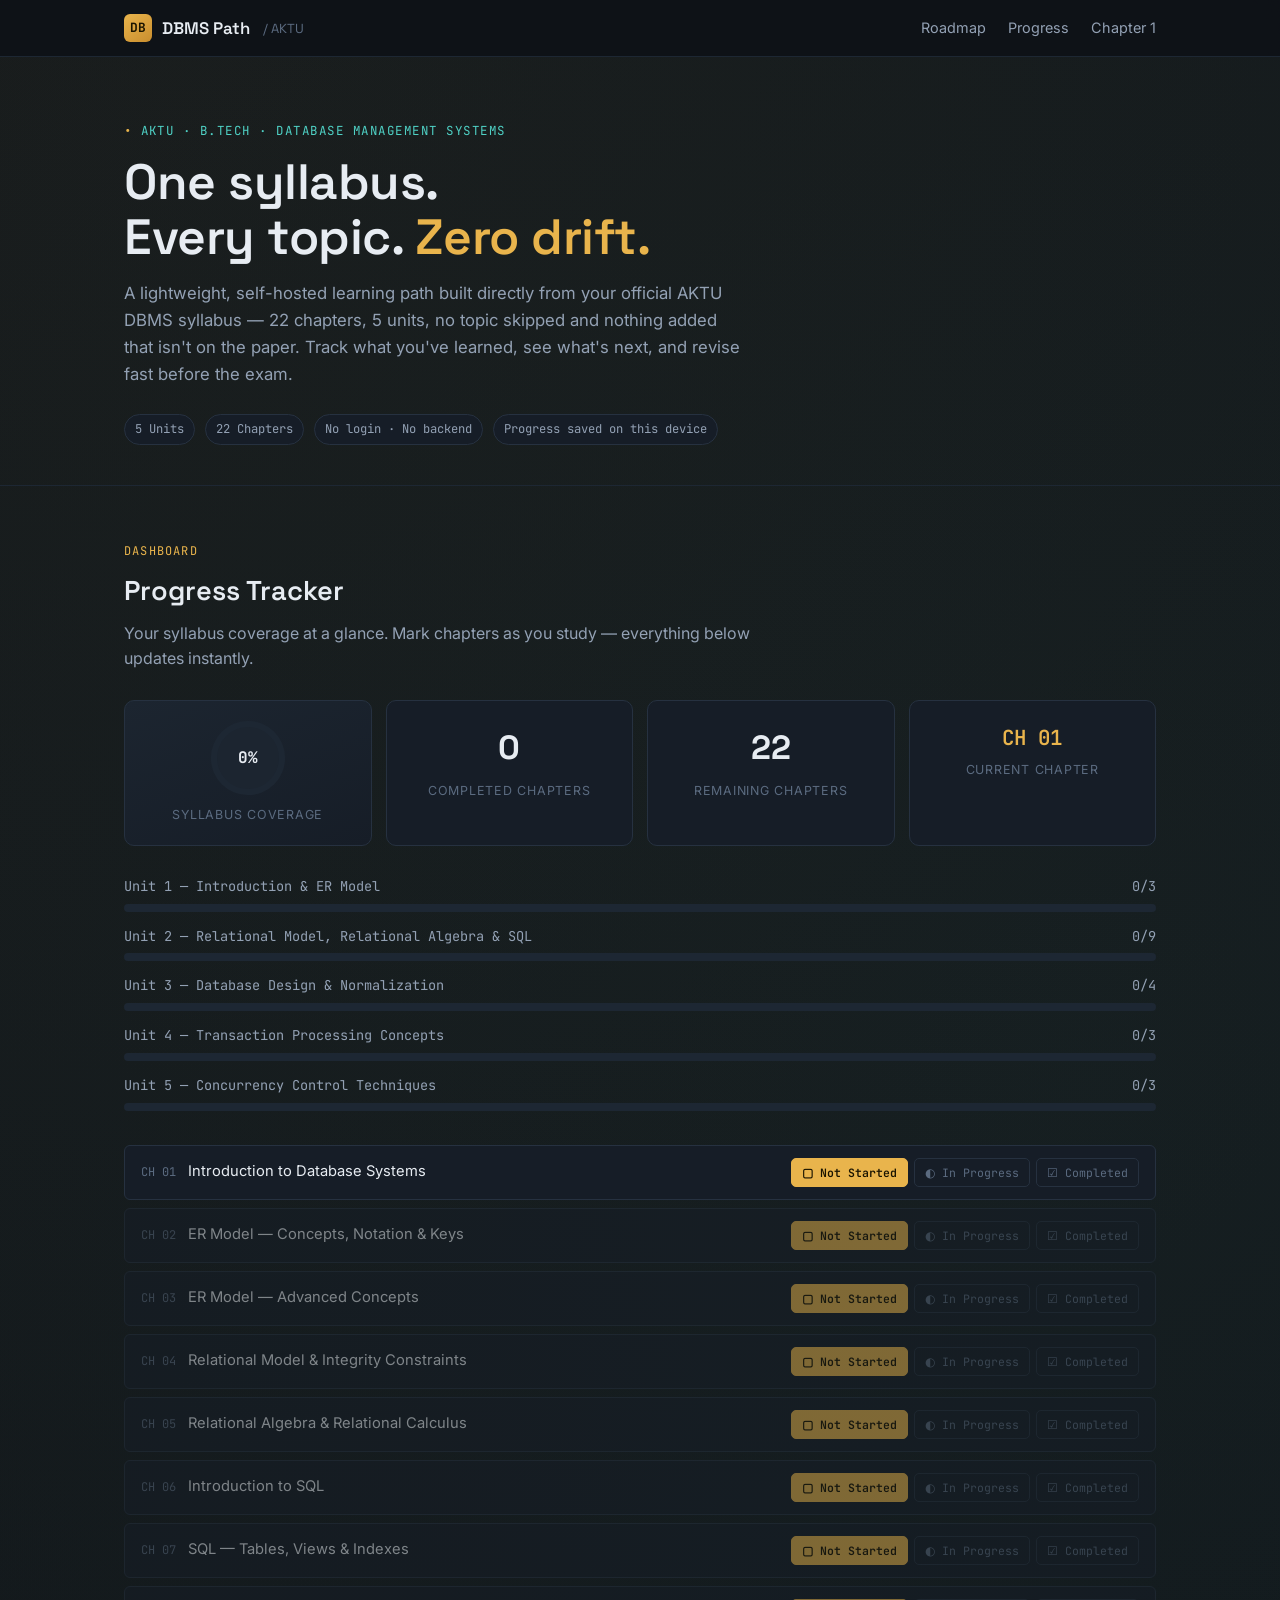
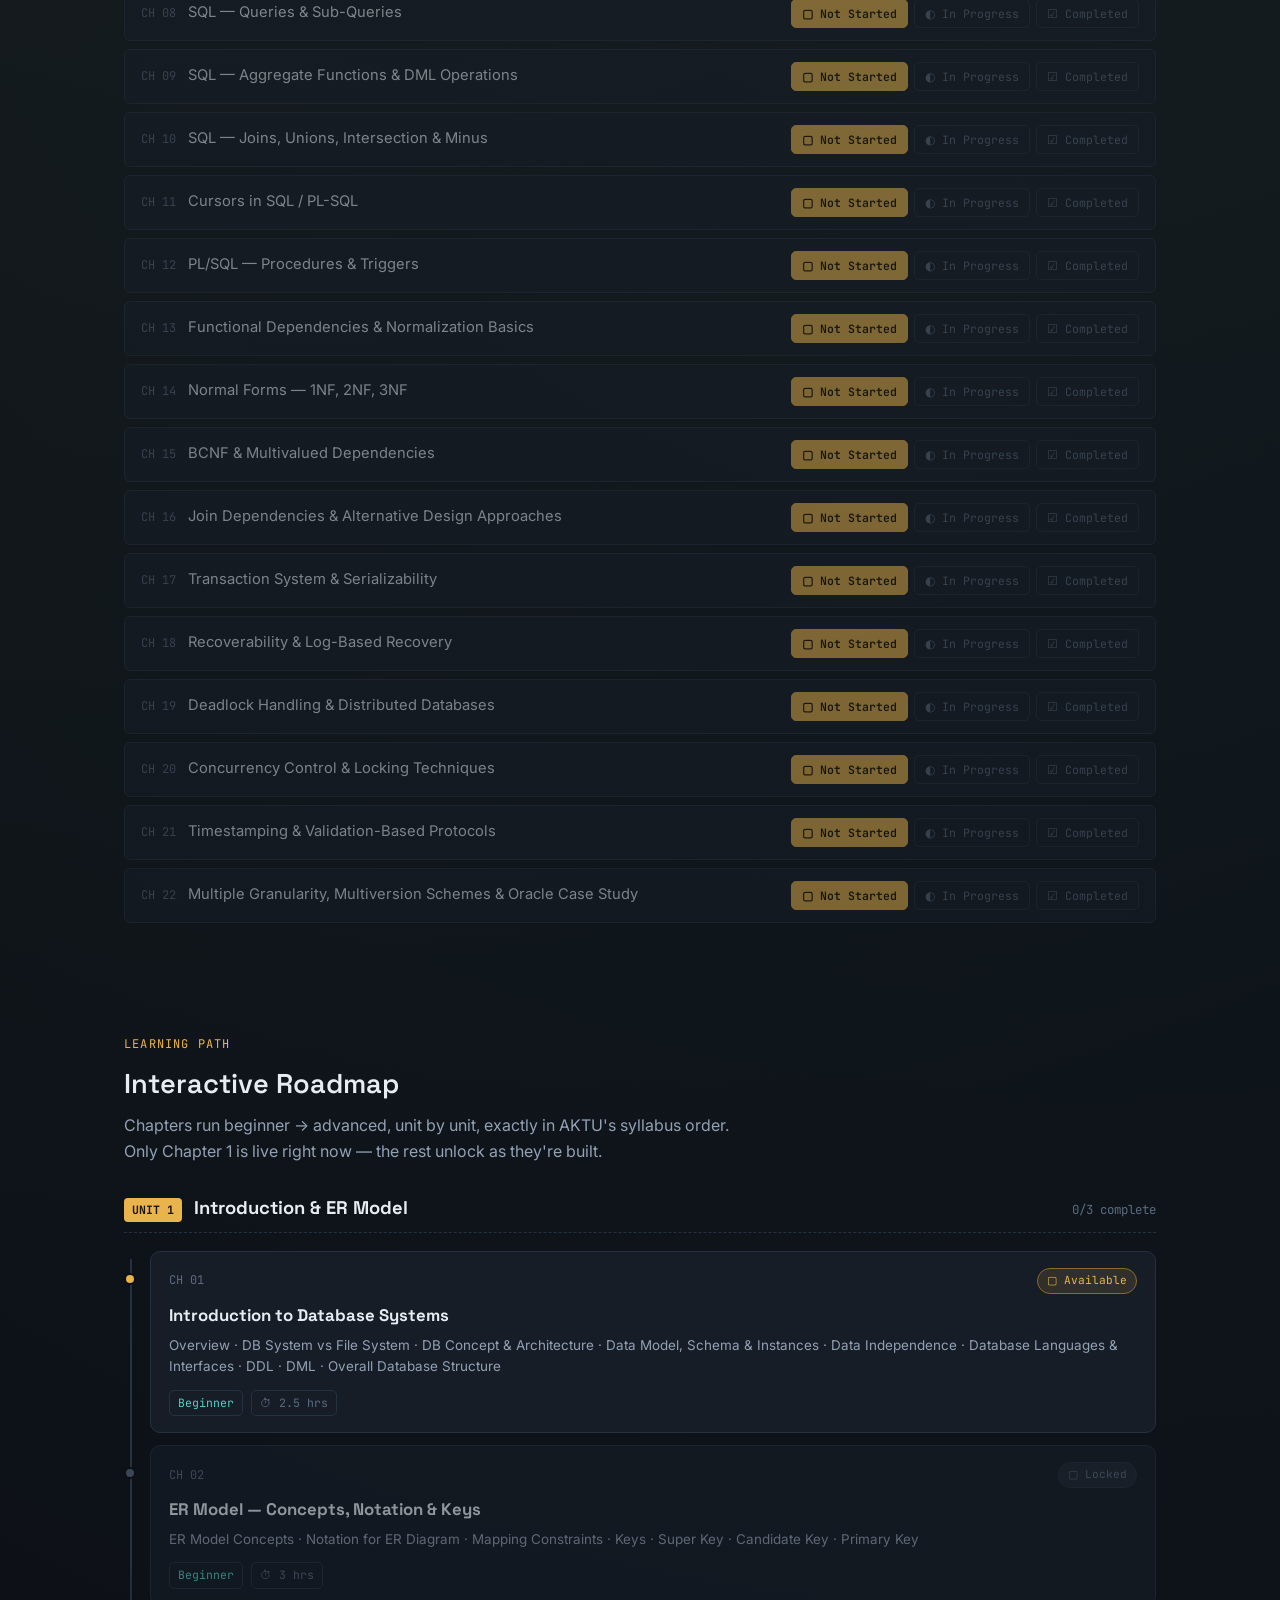
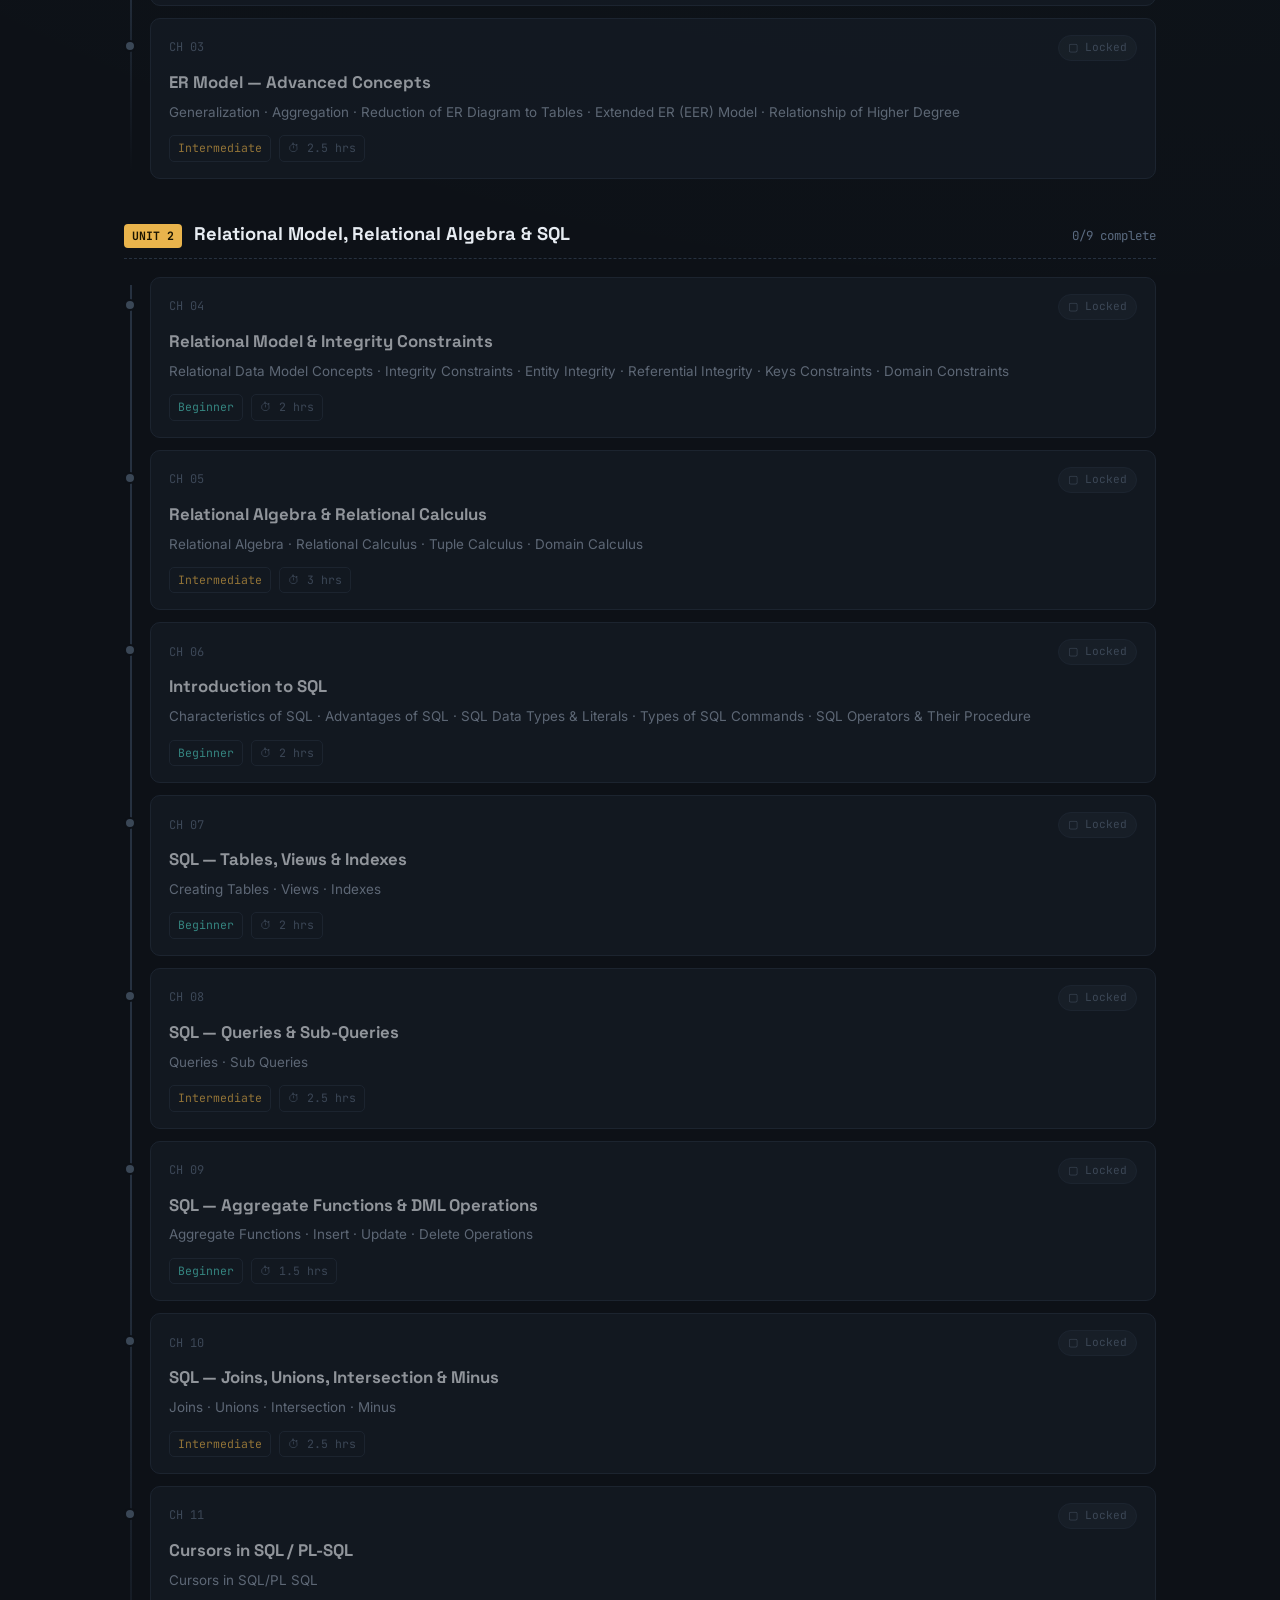
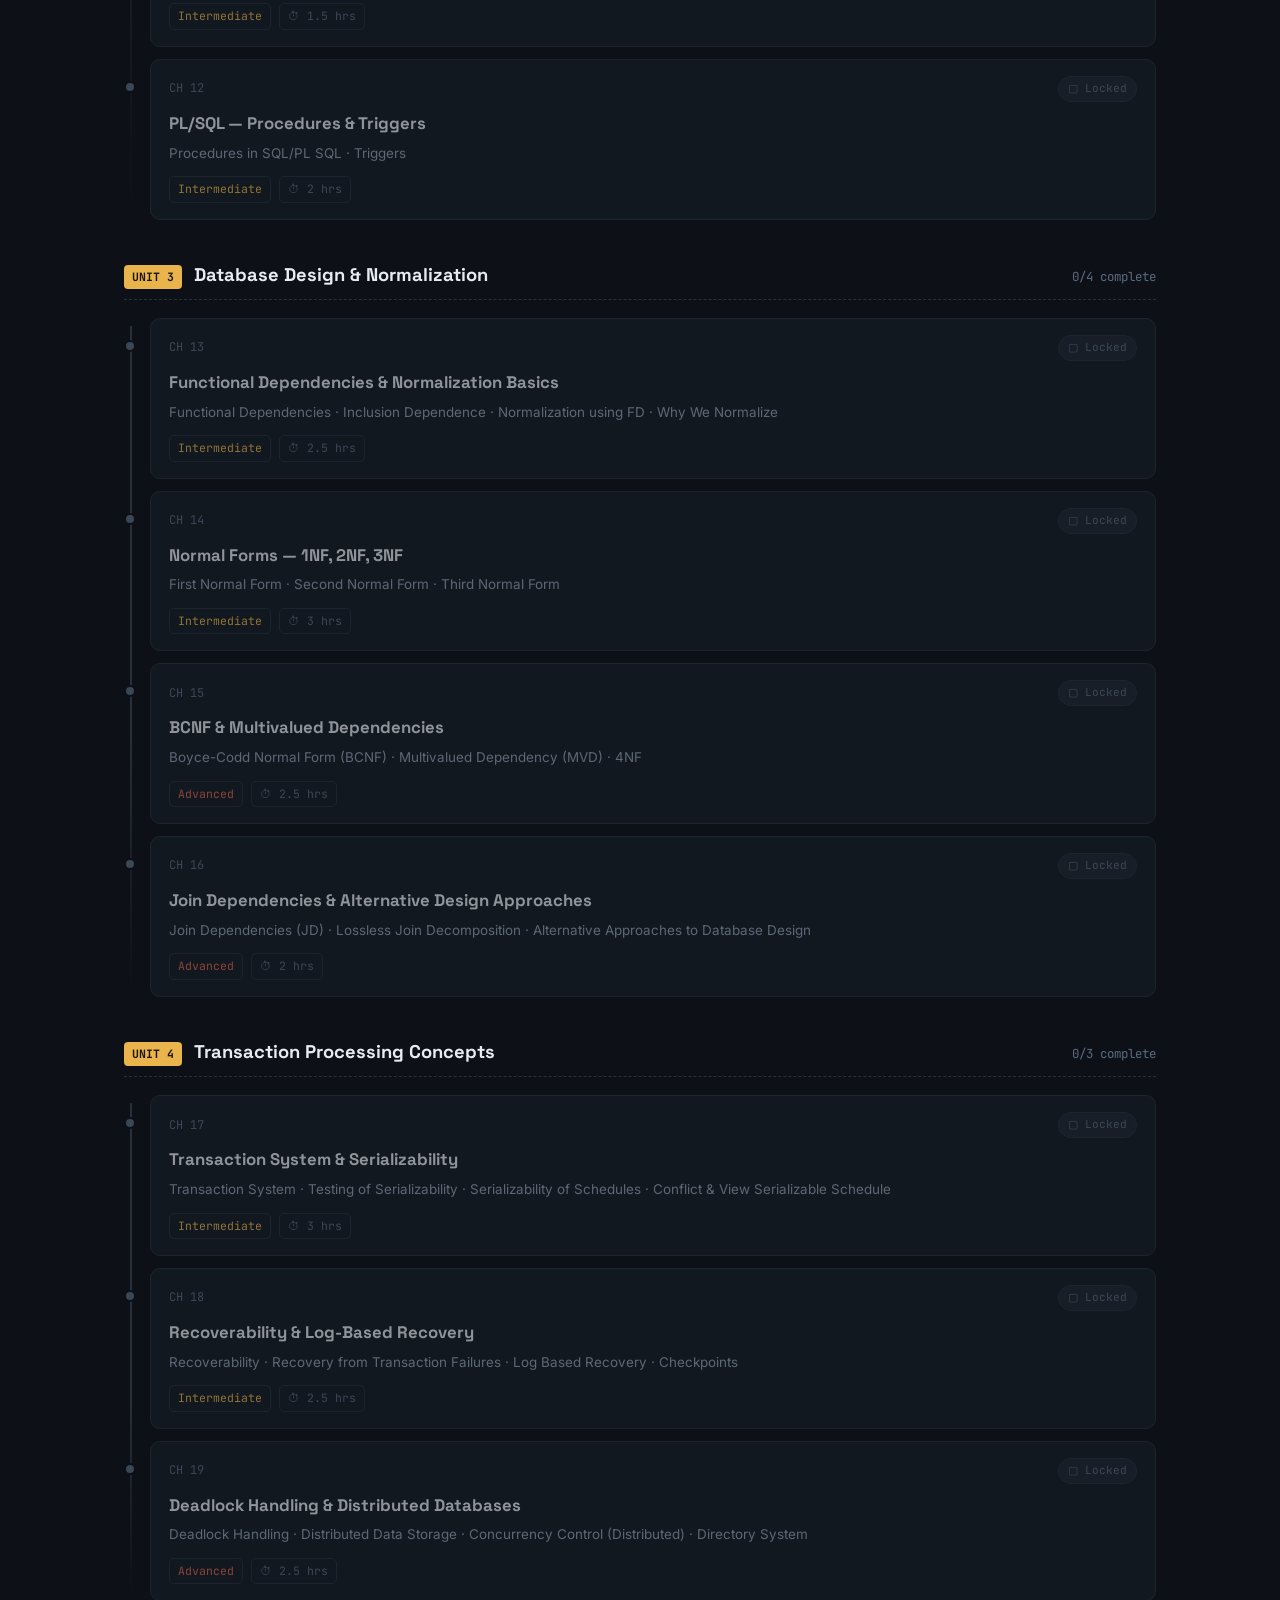
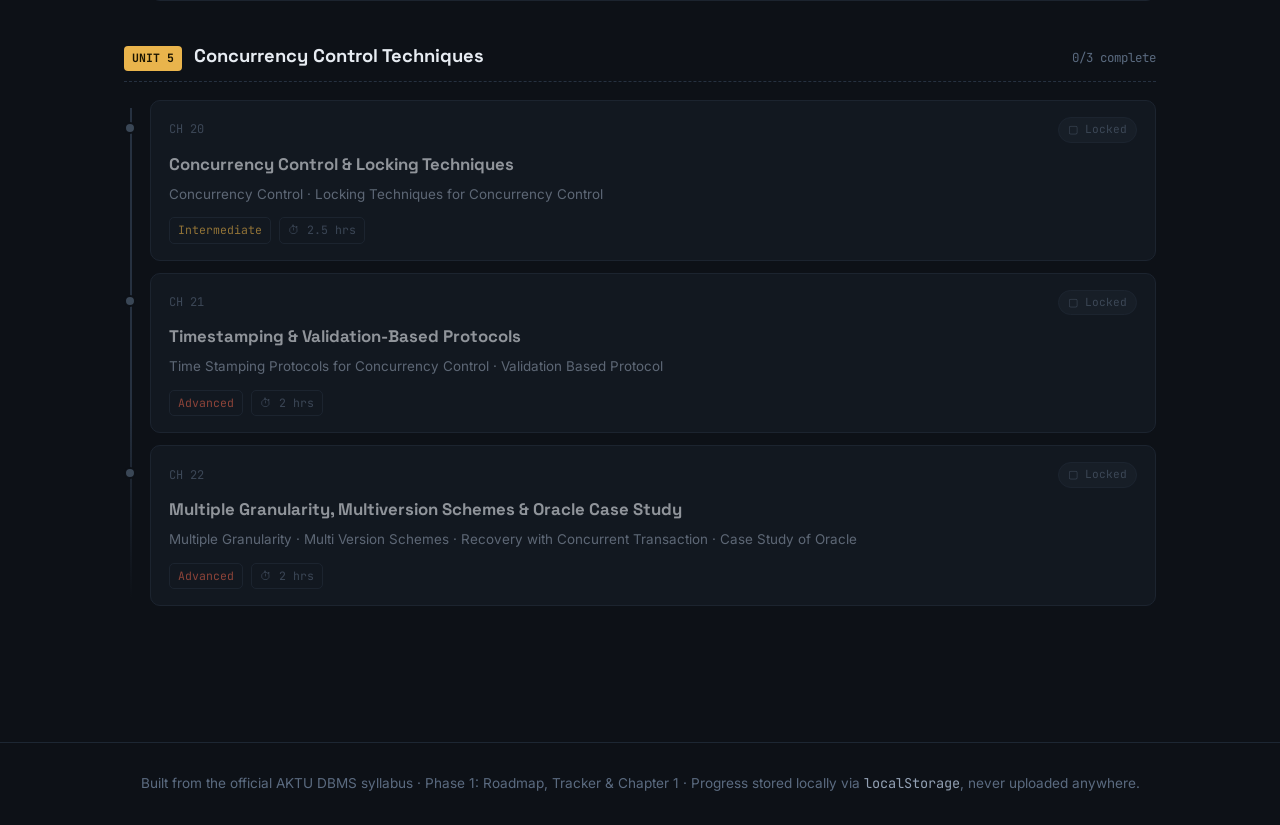
==== index.html @ 3236c4da "DBMS Course created" ====
<!DOCTYPE html>
<html lang="en">
<head>
<meta charset="UTF-8">
<meta name="viewport" content="width=device-width, initial-scale=1.0">
<title>AKTU DBMS — Interactive Learning Path</title>
<meta name="description" content="An interactive roadmap and progress tracker for AKTU B.Tech Database Management Systems, mapped topic-for-topic to the official syllabus.">
<link rel="preconnect" href="https://fonts.googleapis.com">
<link href="https://fonts.googleapis.com/css2?family=Space+Grotesk:wght@500;600;700&family=Inter:wght@400;500;600&family=JetBrains+Mono:wght@400;500;700&display=swap" rel="stylesheet">
<link rel="stylesheet" href="css/style.css">
</head>
<body>

<nav class="topnav">
  <div class="topnav-inner">
    <div class="brand">
      <span class="brand-mark">DB</span>
      DBMS Path <span class="brand-sub">&nbsp;/ AKTU</span>
    </div>
    <div class="nav-links">
      <a href="#roadmap">Roadmap</a>
      <a href="#tracker">Progress</a>
      <a href="chapter1.html">Chapter 1</a>
    </div>
  </div>
</nav>

<header class="hero">
  <div class="container">
    <div class="hero-eyebrow">AKTU &middot; B.Tech &middot; Database Management Systems</div>
    <h1 class="hero-title">One syllabus.<br>Every topic. <span>Zero drift.</span></h1>
    <p class="hero-desc">
      A lightweight, self-hosted learning path built directly from your official AKTU DBMS syllabus &mdash;
      22 chapters, 5 units, no topic skipped and nothing added that isn't on the paper. Track what you've
      learned, see what's next, and revise fast before the exam.
    </p>
    <div class="hero-badges">
      <span class="badge">5 Units</span>
      <span class="badge">22 Chapters</span>
      <span class="badge">No login &middot; No backend</span>
      <span class="badge">Progress saved on this device</span>
    </div>
  </div>
</header>

<section class="section" id="tracker">
  <div class="container">
    <div class="section-head">
      <div class="section-eyebrow">Dashboard</div>
      <h2>Progress Tracker</h2>
      <p>Your syllabus coverage at a glance. Mark chapters as you study &mdash; everything below updates instantly.</p>
    </div>

    <div id="tracker-stats" class="stats-grid"></div>

    <div class="unit-bars">
      <div id="tracker-unit-bars"></div>
    </div>

    <div id="tracker-list" class="tracker-list"></div>
  </div>
</section>

<section class="section" id="roadmap">
  <div class="container">
    <div class="section-head">
      <div class="section-eyebrow">Learning Path</div>
      <h2>Interactive Roadmap</h2>
      <p>Chapters run beginner &rarr; advanced, unit by unit, exactly in AKTU's syllabus order. Only Chapter&nbsp;1 is live right now &mdash; the rest unlock as they're built.</p>
    </div>
    <div id="roadmap-list"></div>
  </div>
</section>

<footer class="site-footer">
  <div class="container">
    Built from the official AKTU DBMS syllabus &middot; Phase 1: Roadmap, Tracker &amp; Chapter 1 &middot;
    Progress stored locally via <code>localStorage</code>, never uploaded anywhere.
  </div>
</footer>

<script src="js/data.js"></script>
<script src="js/app.js"></script>
</body>
</html>
---- css/style.css ----
/* ============================================================
   AKTU DBMS LEARNING PATH — DESIGN SYSTEM
   Theme: "Query Console" — a dark database-console aesthetic.
   Chapters are rendered as connected schema records down a
   relationship rail, echoing the ER-diagram world of DBMS.
   ============================================================ */

:root {
  /* Color tokens */
  --bg:            #0D1117;
  --bg-raise:      #10151C;
  --surface:       #161D27;
  --surface-2:     #1C2530;
  --border:        #263140;
  --border-soft:   #1D2733;
  --text:          #E7ECF2;
  --text-dim:      #93A1B4;
  --text-faint:    #5B6B80;
  --accent:        #E9B44C;      /* amber — "highlighted result" */
  --accent-dim:    #8A6A2E;
  --teal:          #4FD1C5;      /* secondary — links / success */
  --teal-dim:      #2C7A72;
  --danger:        #E0654F;
  --locked:        #3A4756;

  /* Type */
  --font-display: "Space Grotesk", "Segoe UI", system-ui, sans-serif;
  --font-body:    "Inter", "Segoe UI", system-ui, sans-serif;
  --font-mono:    "JetBrains Mono", "SFMono-Regular", Consolas, monospace;

  --radius: 10px;
  --radius-sm: 6px;
}

* { box-sizing: border-box; }
html { scroll-behavior: smooth; }

body {
  margin: 0;
  background: var(--bg);
  background-image:
    radial-gradient(circle at 15% 0%, rgba(233,180,76,0.05), transparent 40%),
    radial-gradient(circle at 85% 15%, rgba(79,209,197,0.05), transparent 40%);
  color: var(--text);
  font-family: var(--font-body);
  line-height: 1.6;
  -webkit-font-smoothing: antialiased;
}

a { color: var(--teal); text-decoration: none; }
a:hover { text-decoration: underline; }

::selection { background: var(--accent); color: #1a1400; }

:focus-visible {
  outline: 2px solid var(--accent);
  outline-offset: 2px;
}

img, svg { max-width: 100%; display: block; }

.container {
  max-width: 1080px;
  margin: 0 auto;
  padding: 0 24px;
}

/* ---------- Top Nav ---------- */

.topnav {
  position: sticky; top: 0; z-index: 50;
  background: rgba(13,17,23,0.85);
  backdrop-filter: blur(10px);
  border-bottom: 1px solid var(--border-soft);
}
.topnav-inner {
  max-width: 1080px; margin: 0 auto; padding: 14px 24px;
  display: flex; align-items: center; justify-content: space-between;
}
.brand {
  display: flex; align-items: center; gap: 10px;
  font-family: var(--font-display); font-weight: 600; font-size: 1.05rem;
  color: var(--text);
}
.brand-mark {
  width: 28px; height: 28px; border-radius: 6px;
  background: linear-gradient(145deg, var(--accent), #C98E2E);
  display: flex; align-items: center; justify-content: center;
  font-family: var(--font-mono); font-weight: 700; color: #1a1400; font-size: 0.8rem;
}
.brand-sub { color: var(--text-faint); font-weight: 400; font-size: 0.82rem; }
.nav-links { display: flex; gap: 22px; font-size: 0.9rem; }
.nav-links a { color: var(--text-dim); }
.nav-links a:hover { color: var(--accent); text-decoration: none; }

/* ---------- Hero ---------- */

.hero {
  padding: 64px 0 40px;
  border-bottom: 1px solid var(--border-soft);
}
.hero-eyebrow {
  font-family: var(--font-mono); font-size: 0.78rem; letter-spacing: 0.12em;
  text-transform: uppercase; color: var(--teal);
  display: flex; align-items: center; gap: 8px; margin-bottom: 14px;
}
.hero-eyebrow::before { content: "\2022"; color: var(--accent); }
h1.hero-title {
  font-family: var(--font-display); font-size: clamp(2rem, 4.5vw, 3.1rem);
  font-weight: 600; line-height: 1.1; margin: 0 0 16px; letter-spacing: -0.01em;
}
h1.hero-title span { color: var(--accent); }
.hero-desc { color: var(--text-dim); font-size: 1.05rem; max-width: 620px; margin: 0 0 26px; }
.hero-badges { display: flex; flex-wrap: wrap; gap: 10px; }
.badge {
  font-family: var(--font-mono); font-size: 0.76rem; color: var(--text-dim);
  border: 1px solid var(--border); padding: 5px 10px; border-radius: 20px;
  background: var(--surface);
}

/* ---------- Section Headers ---------- */

.section { padding: 56px 0; }
.section-head { margin-bottom: 28px; }
.section-eyebrow {
  font-family: var(--font-mono); font-size: 0.75rem; letter-spacing: 0.1em;
  color: var(--accent); text-transform: uppercase; margin-bottom: 8px;
}
.section-head h2 {
  font-family: var(--font-display); font-size: 1.7rem; margin: 0 0 8px; font-weight: 600;
}
.section-head p { color: var(--text-dim); margin: 0; max-width: 640px; }

/* ============================================================
   PROGRESS TRACKER
   ============================================================ */

.stats-grid {
  display: grid; grid-template-columns: repeat(4, 1fr); gap: 14px; margin-bottom: 30px;
}
.stat-card {
  background: var(--surface); border: 1px solid var(--border);
  border-radius: var(--radius); padding: 20px; text-align: center;
}
.stat-primary { background: linear-gradient(160deg, var(--surface-2), var(--surface)); }
.stat-number { font-family: var(--font-display); font-size: 2.1rem; font-weight: 700; color: var(--text); }
.stat-number-sm { font-family: var(--font-mono); font-size: 1.3rem; font-weight: 600; color: var(--accent); }
.stat-label { color: var(--text-faint); font-size: 0.78rem; margin-top: 6px; text-transform: uppercase; letter-spacing: 0.06em; }

.stat-ring {
  --pct: 0;
  width: 74px; height: 74px; border-radius: 50%; margin: 0 auto 10px;
  display: flex; align-items: center; justify-content: center;
  background: conic-gradient(var(--accent) calc(var(--pct) * 1%), var(--border-soft) 0);
  position: relative;
  font-family: var(--font-mono); font-weight: 700;
}
.stat-ring::before {
  content: ""; position: absolute; inset: 6px; border-radius: 50%; background: var(--surface-2);
}
.stat-ring span { position: relative; z-index: 1; font-size: 1rem; color: var(--text); }

.unit-bars { margin-bottom: 34px; }
.unit-bar-row { margin-bottom: 14px; }
.unit-bar-label {
  display: flex; justify-content: space-between; font-size: 0.85rem; color: var(--text-dim);
  margin-bottom: 6px; font-family: var(--font-mono);
}
.unit-bar-track {
  height: 8px; background: var(--border-soft); border-radius: 6px; overflow: hidden;
}
.unit-bar-fill {
  height: 100%; background: linear-gradient(90deg, var(--teal-dim), var(--teal)); border-radius: 6px;
  transition: width 0.4s ease;
}

.tracker-list { display: flex; flex-direction: column; gap: 8px; }
.tracker-row {
  display: flex; align-items: center; justify-content: space-between; flex-wrap: wrap; gap: 10px;
  background: var(--surface); border: 1px solid var(--border); border-radius: var(--radius-sm);
  padding: 12px 16px;
}
.tracker-row.is-disabled { opacity: 0.5; }
.tracker-row-info { display: flex; align-items: center; gap: 12px; }
.chapter-num { font-family: var(--font-mono); font-size: 0.75rem; color: var(--text-faint); }
.tracker-row-name { font-size: 0.92rem; }
.tracker-row-controls { display: flex; gap: 6px; }
.mini-btn {
  font-family: var(--font-mono); font-size: 0.72rem; padding: 6px 10px;
  background: transparent; border: 1px solid var(--border); border-radius: 5px;
  color: var(--text-faint); cursor: pointer; transition: all 0.15s ease;
}
.mini-btn:hover:not(:disabled) { border-color: var(--text-dim); color: var(--text); }
.mini-btn.active { background: var(--accent); border-color: var(--accent); color: #1a1400; font-weight: 600; }
.mini-btn:disabled { cursor: not-allowed; }

/* ============================================================
   ROADMAP
   ============================================================ */

.unit-block { margin-bottom: 40px; }
.unit-header {
  display: flex; align-items: baseline; gap: 12px; margin-bottom: 18px;
  padding-bottom: 10px; border-bottom: 1px dashed var(--border);
}
.unit-tag {
  font-family: var(--font-mono); font-size: 0.72rem; color: #1a1400;
  background: var(--accent); padding: 3px 8px; border-radius: 4px; font-weight: 700;
}
.unit-header h3 { font-family: var(--font-display); font-size: 1.15rem; margin: 0; flex: 1; }
.unit-count { font-family: var(--font-mono); font-size: 0.78rem; color: var(--text-faint); }

.chapter-rail { position: relative; padding-left: 26px; }
.chapter-rail::before {
  content: ""; position: absolute; left: 6px; top: 8px; bottom: 8px; width: 2px;
  background: linear-gradient(var(--border), var(--border) 60%, transparent);
}
.chapter-node {
  position: relative; display: block; margin-bottom: 12px; text-decoration: none; color: inherit;
}
.chapter-node-dot {
  position: absolute; left: -26px; top: 22px; width: 12px; height: 12px; border-radius: 50%;
  background: var(--locked); border: 2px solid var(--bg);
}
.chapter-node.st-available .chapter-node-dot { background: var(--accent); }
.chapter-node.st-in-progress .chapter-node-dot { background: var(--teal); }
.chapter-node.st-completed .chapter-node-dot { background: var(--teal); box-shadow: 0 0 0 3px rgba(79,209,197,0.2); }

.chapter-card {
  background: var(--surface); border: 1px solid var(--border); border-radius: var(--radius);
  padding: 16px 18px; transition: border-color 0.15s ease, transform 0.15s ease;
}
a.chapter-node .chapter-card:hover { border-color: var(--accent); transform: translateX(2px); }
.chapter-node:not(a) .chapter-card { opacity: 0.6; }

.chapter-card-top { display: flex; justify-content: space-between; align-items: center; margin-bottom: 8px; }
.chapter-title { font-family: var(--font-display); font-size: 1.05rem; margin: 0 0 6px; }
.chapter-topics { font-size: 0.84rem; color: var(--text-dim); margin: 0 0 12px; }
.chapter-card-bottom { display: flex; gap: 8px; align-items: center; }

.status-pill {
  font-family: var(--font-mono); font-size: 0.7rem; padding: 3px 9px; border-radius: 20px;
  display: inline-flex; align-items: center; gap: 4px; border: 1px solid transparent;
}
.status-pill.st-locked { background: rgba(58,71,86,0.25); color: var(--text-faint); border-color: var(--border); }
.status-pill.st-available { background: rgba(233,180,76,0.12); color: var(--accent); border-color: var(--accent-dim); }
.status-pill.st-in-progress { background: rgba(79,209,197,0.12); color: var(--teal); border-color: var(--teal-dim); }
.status-pill.st-completed { background: rgba(79,209,197,0.18); color: var(--teal); border-color: var(--teal-dim); }

.diff-pill, .time-pill {
  font-family: var(--font-mono); font-size: 0.72rem; padding: 3px 8px; border-radius: 5px;
  border: 1px solid var(--border); color: var(--text-faint);
}
.diff-beginner { color: var(--teal); }
.diff-intermediate { color: var(--accent); }
.diff-advanced { color: var(--danger); }

/* ---------- Footer ---------- */

.site-footer {
  border-top: 1px solid var(--border-soft); padding: 30px 0; margin-top: 40px;
  color: var(--text-faint); font-size: 0.85rem; text-align: center;
}
.site-footer code { font-family: var(--font-mono); color: var(--text-dim); }

/* ---------- Responsive ---------- */

@media (max-width: 720px) {
  .stats-grid { grid-template-columns: repeat(2, 1fr); }
  .nav-links { display: none; }
  .tracker-row { flex-direction: column; align-items: flex-start; }
}

@media (prefers-reduced-motion: reduce) {
  html { scroll-behavior: auto; }
  * { transition: none !important; animation: none !important; }
}
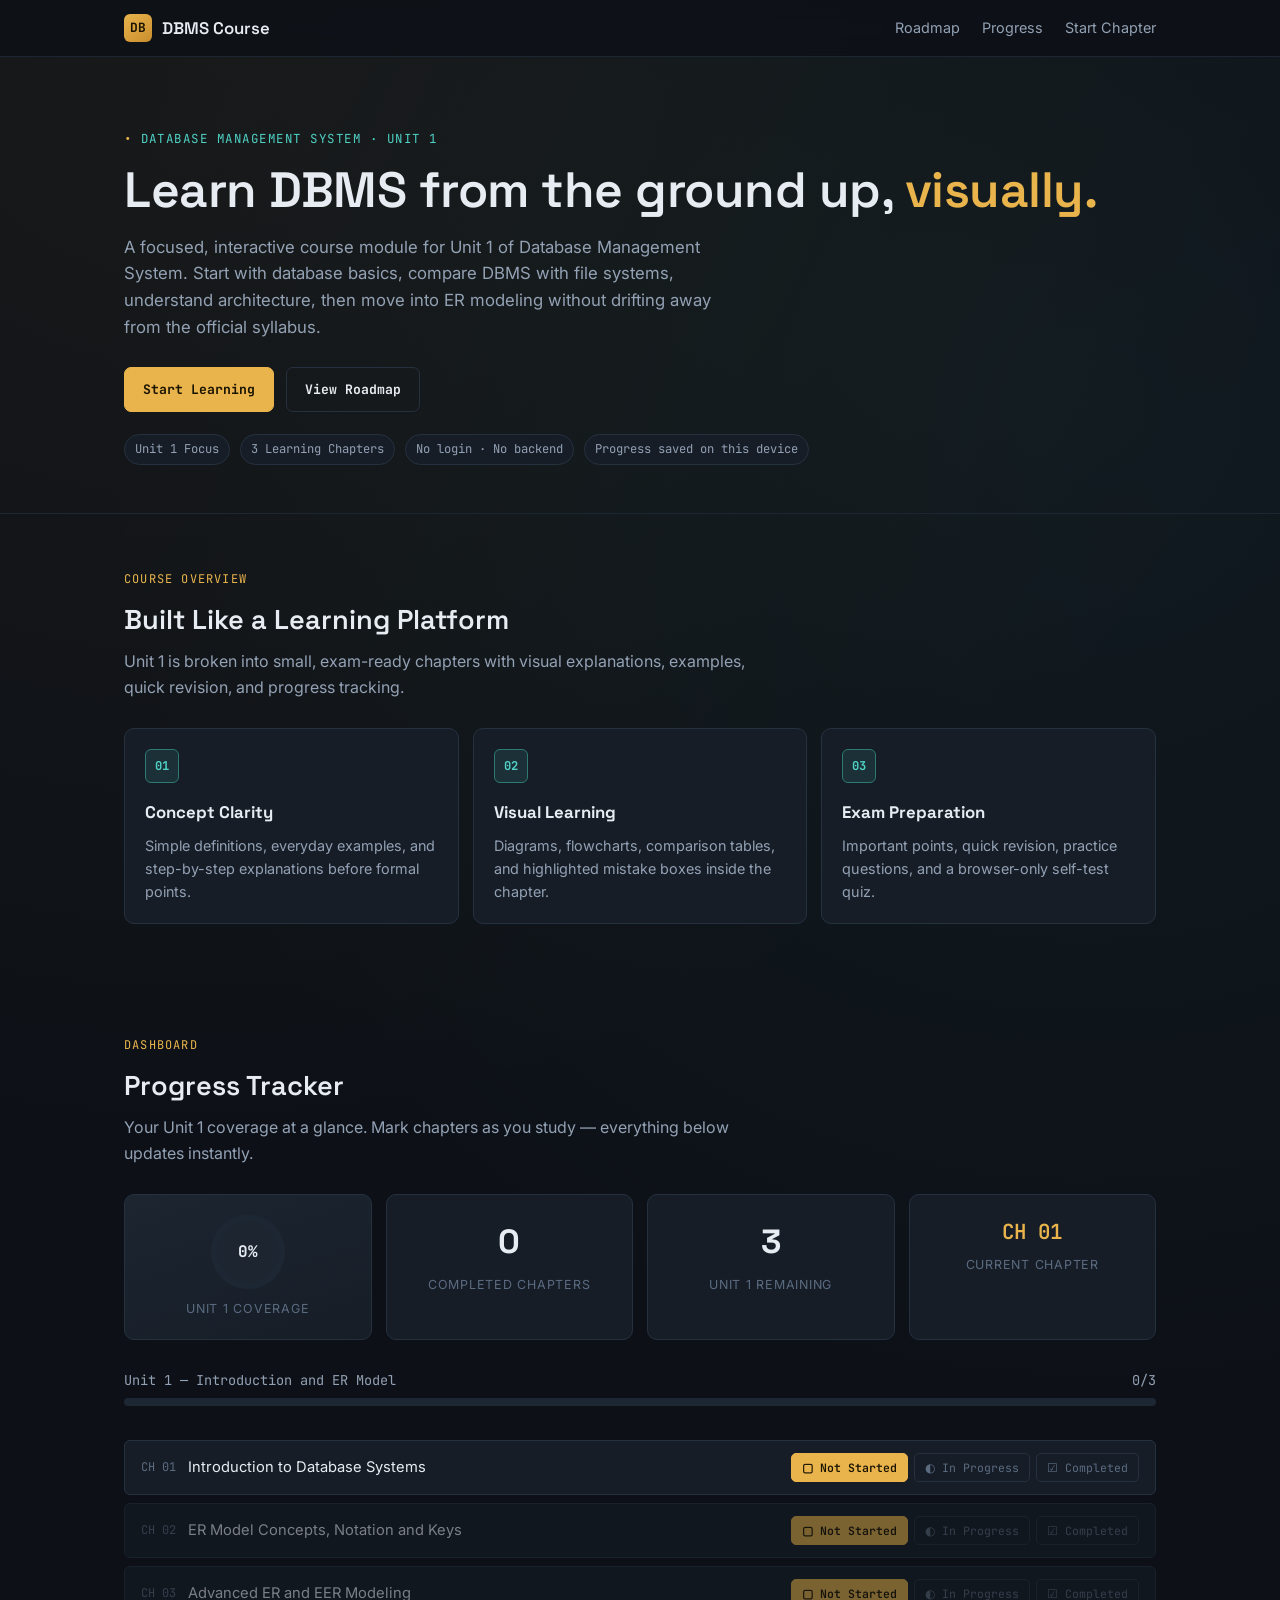
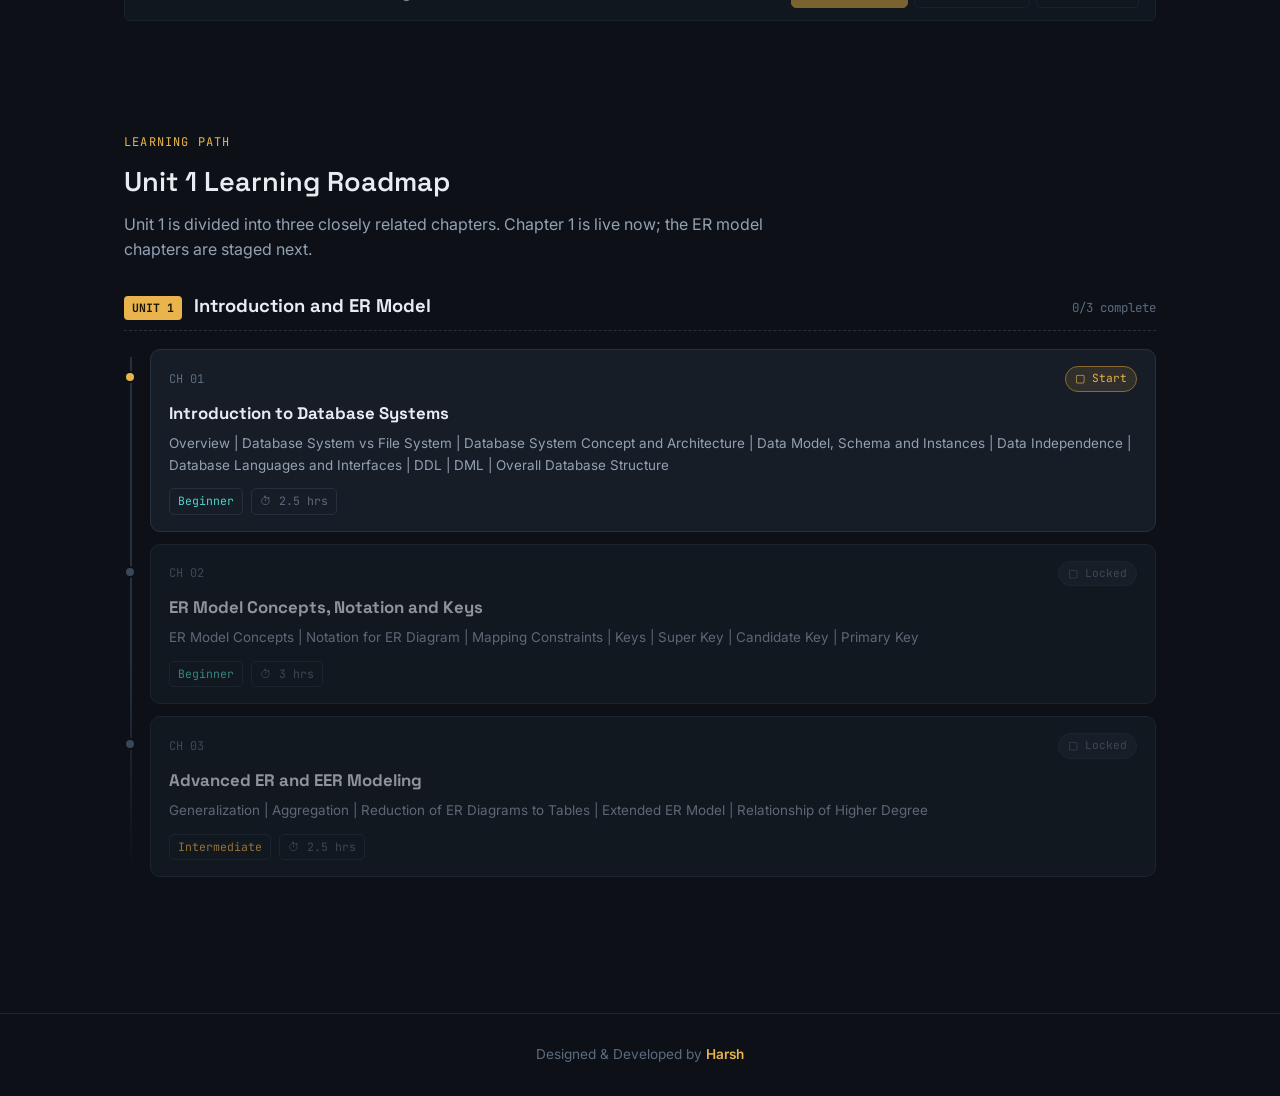
==== commit 4e96eb95: "course structure updated" ====
--- a/index.html
+++ b/index.html
@@ -3,8 +3,8 @@
 <head>
 <meta charset="UTF-8">
 <meta name="viewport" content="width=device-width, initial-scale=1.0">
-<title>AKTU DBMS — Interactive Learning Path</title>
-<meta name="description" content="An interactive roadmap and progress tracker for AKTU B.Tech Database Management Systems, mapped topic-for-topic to the official syllabus.">
+<title>DBMS Course — Interactive Learning Path</title>
+<meta name="description" content="A premium interactive Database Management System course with a Unit 1 roadmap, progress tracker, and visual chapter experience.">
 <link rel="preconnect" href="https://fonts.googleapis.com">
 <link href="https://fonts.googleapis.com/css2?family=Space+Grotesk:wght@500;600;700&family=Inter:wght@400;500;600&family=JetBrains+Mono:wght@400;500;700&display=swap" rel="stylesheet">
 <link rel="stylesheet" href="css/style.css">
@@ -15,40 +15,71 @@
   <div class="topnav-inner">
     <div class="brand">
       <span class="brand-mark">DB</span>
-      DBMS Path <span class="brand-sub">&nbsp;/ AKTU</span>
+      DBMS Course
     </div>
     <div class="nav-links">
       <a href="#roadmap">Roadmap</a>
       <a href="#tracker">Progress</a>
-      <a href="chapter1.html">Chapter 1</a>
+      <a href="unit-1/chapter1.html">Start Chapter</a>
     </div>
   </div>
 </nav>
 
 <header class="hero">
   <div class="container">
-    <div class="hero-eyebrow">AKTU &middot; B.Tech &middot; Database Management Systems</div>
-    <h1 class="hero-title">One syllabus.<br>Every topic. <span>Zero drift.</span></h1>
+    <div class="hero-eyebrow">Database Management System &middot; Unit 1</div>
+    <h1 class="hero-title">Learn DBMS from the ground up, <span>visually.</span></h1>
     <p class="hero-desc">
-      A lightweight, self-hosted learning path built directly from your official AKTU DBMS syllabus &mdash;
-      22 chapters, 5 units, no topic skipped and nothing added that isn't on the paper. Track what you've
-      learned, see what's next, and revise fast before the exam.
+      A focused, interactive course module for Unit 1 of Database Management System. Start with database
+      basics, compare DBMS with file systems, understand architecture, then move into ER modeling without
+      drifting away from the official syllabus.
     </p>
+    <div class="hero-actions">
+      <a class="btn" href="unit-1/chapter1.html">Start Learning</a>
+      <a class="btn btn-outline" href="#roadmap">View Roadmap</a>
+    </div>
     <div class="hero-badges">
-      <span class="badge">5 Units</span>
-      <span class="badge">22 Chapters</span>
+      <span class="badge">Unit 1 Focus</span>
+      <span class="badge">3 Learning Chapters</span>
       <span class="badge">No login &middot; No backend</span>
       <span class="badge">Progress saved on this device</span>
     </div>
   </div>
 </header>
 
+<section class="section course-overview" id="overview">
+  <div class="container">
+    <div class="section-head">
+      <div class="section-eyebrow">Course Overview</div>
+      <h2>Built Like a Learning Platform</h2>
+      <p>Unit 1 is broken into small, exam-ready chapters with visual explanations, examples, quick revision, and progress tracking.</p>
+    </div>
+    <div class="overview-grid">
+      <div class="overview-card">
+        <span class="overview-icon">01</span>
+        <h3>Concept Clarity</h3>
+        <p>Simple definitions, everyday examples, and step-by-step explanations before formal points.</p>
+      </div>
+      <div class="overview-card">
+        <span class="overview-icon">02</span>
+        <h3>Visual Learning</h3>
+        <p>Diagrams, flowcharts, comparison tables, and highlighted mistake boxes inside the chapter.</p>
+      </div>
+      <div class="overview-card">
+        <span class="overview-icon">03</span>
+        <h3>Exam Preparation</h3>
+        <p>Important points, quick revision, practice questions, and a browser-only self-test quiz.</p>
+      </div>
+    </div>
+  </div>
+</section>
+
 <section class="section" id="tracker">
   <div class="container">
     <div class="section-head">
       <div class="section-eyebrow">Dashboard</div>
       <h2>Progress Tracker</h2>
-      <p>Your syllabus coverage at a glance. Mark chapters as you study &mdash; everything below updates instantly.</p>
+      <p>Your Unit 1 coverage at a glance. Mark chapters as you study &mdash; everything below updates instantly.</p>
     </div>
 
     <div id="tracker-stats" class="stats-grid"></div>
@@ -65,8 +96,8 @@
   <div class="container">
     <div class="section-head">
       <div class="section-eyebrow">Learning Path</div>
-      <h2>Interactive Roadmap</h2>
-      <p>Chapters run beginner &rarr; advanced, unit by unit, exactly in AKTU's syllabus order. Only Chapter&nbsp;1 is live right now &mdash; the rest unlock as they're built.</p>
+      <h2>Unit 1 Learning Roadmap</h2>
+      <p>Unit 1 is divided into three closely related chapters. Chapter&nbsp;1 is live now; the ER model chapters are staged next.</p>
     </div>
     <div id="roadmap-list"></div>
   </div>
@@ -74,8 +105,7 @@
 
 <footer class="site-footer">
   <div class="container">
-    Built from the official AKTU DBMS syllabus &middot; Phase 1: Roadmap, Tracker &amp; Chapter 1 &middot;
-    Progress stored locally via <code>localStorage</code>, never uploaded anywhere.
+    Designed &amp; Developed by <a href="https://lucifer01430.github.io/Portfolio" target="_blank" rel="noopener">Harsh</a>
   </div>
 </footer>
 
--- a/css/style.css
+++ b/css/style.css
@@ -1,5 +1,5 @@
 /* ============================================================
-   AKTU DBMS LEARNING PATH — DESIGN SYSTEM
+   DBMS COURSE LEARNING PATH — DESIGN SYSTEM
    Theme: "Query Console" — a dark database-console aesthetic.
    Chapters are rendered as connected schema records down a
    relationship rail, echoing the ER-diagram world of DBMS.
@@ -93,10 +93,33 @@
 .nav-links a { color: var(--text-dim); }
 .nav-links a:hover { color: var(--accent); text-decoration: none; }
 
+.btn {
+  font-family: var(--font-mono);
+  font-size: 0.82rem;
+  font-weight: 700;
+  padding: 11px 18px;
+  border-radius: 7px;
+  border: 1px solid var(--accent);
+  background: var(--accent);
+  color: #1a1400;
+  display: inline-flex;
+  align-items: center;
+  justify-content: center;
+  min-height: 42px;
+  transition: transform 0.15s ease, border-color 0.15s ease, background 0.15s ease;
+}
+.btn:hover { transform: translateY(-1px); text-decoration: none; }
+.btn-outline {
+  background: transparent;
+  color: var(--text);
+  border-color: var(--border);
+}
+.btn-outline:hover { border-color: var(--text-dim); }
+
 /* ---------- Hero ---------- */
 
 .hero {
-  padding: 64px 0 40px;
+  padding: 72px 0 48px;
   border-bottom: 1px solid var(--border-soft);
 }
 .hero-eyebrow {
@@ -111,6 +134,12 @@
 }
 h1.hero-title span { color: var(--accent); }
 .hero-desc { color: var(--text-dim); font-size: 1.05rem; max-width: 620px; margin: 0 0 26px; }
+.hero-actions {
+  display: flex;
+  flex-wrap: wrap;
+  gap: 12px;
+  margin: 0 0 22px;
+}
 .hero-badges { display: flex; flex-wrap: wrap; gap: 10px; }
 .badge {
   font-family: var(--font-mono); font-size: 0.76rem; color: var(--text-dim);
@@ -130,6 +159,43 @@
   font-family: var(--font-display); font-size: 1.7rem; margin: 0 0 8px; font-weight: 600;
 }
 .section-head p { color: var(--text-dim); margin: 0; max-width: 640px; }
+
+.overview-grid {
+  display: grid;
+  grid-template-columns: repeat(3, 1fr);
+  gap: 14px;
+}
+.overview-card {
+  background: var(--surface);
+  border: 1px solid var(--border);
+  border-radius: var(--radius);
+  padding: 20px;
+}
+.overview-icon {
+  width: 34px;
+  height: 34px;
+  border-radius: 6px;
+  display: inline-flex;
+  align-items: center;
+  justify-content: center;
+  margin-bottom: 16px;
+  background: rgba(79,209,197,0.1);
+  border: 1px solid var(--teal-dim);
+  color: var(--teal);
+  font-family: var(--font-mono);
+  font-size: 0.76rem;
+  font-weight: 700;
+}
+.overview-card h3 {
+  font-family: var(--font-display);
+  font-size: 1.05rem;
+  margin: 0 0 8px;
+}
+.overview-card p {
+  color: var(--text-dim);
+  font-size: 0.9rem;
+  margin: 0;
+}
 
 /* ============================================================
    PROGRESS TRACKER
@@ -262,13 +328,17 @@
   color: var(--text-faint); font-size: 0.85rem; text-align: center;
 }
 .site-footer code { font-family: var(--font-mono); color: var(--text-dim); }
+.site-footer a { color: var(--accent); font-weight: 600; }
 
 /* ---------- Responsive ---------- */
 
 @media (max-width: 720px) {
+  .overview-grid { grid-template-columns: 1fr; }
   .stats-grid { grid-template-columns: repeat(2, 1fr); }
   .nav-links { display: none; }
   .tracker-row { flex-direction: column; align-items: flex-start; }
+  .tracker-row-controls { width: 100%; flex-wrap: wrap; }
+  .mini-btn { flex: 1; min-width: 130px; }
 }
 
 @media (prefers-reduced-motion: reduce) {
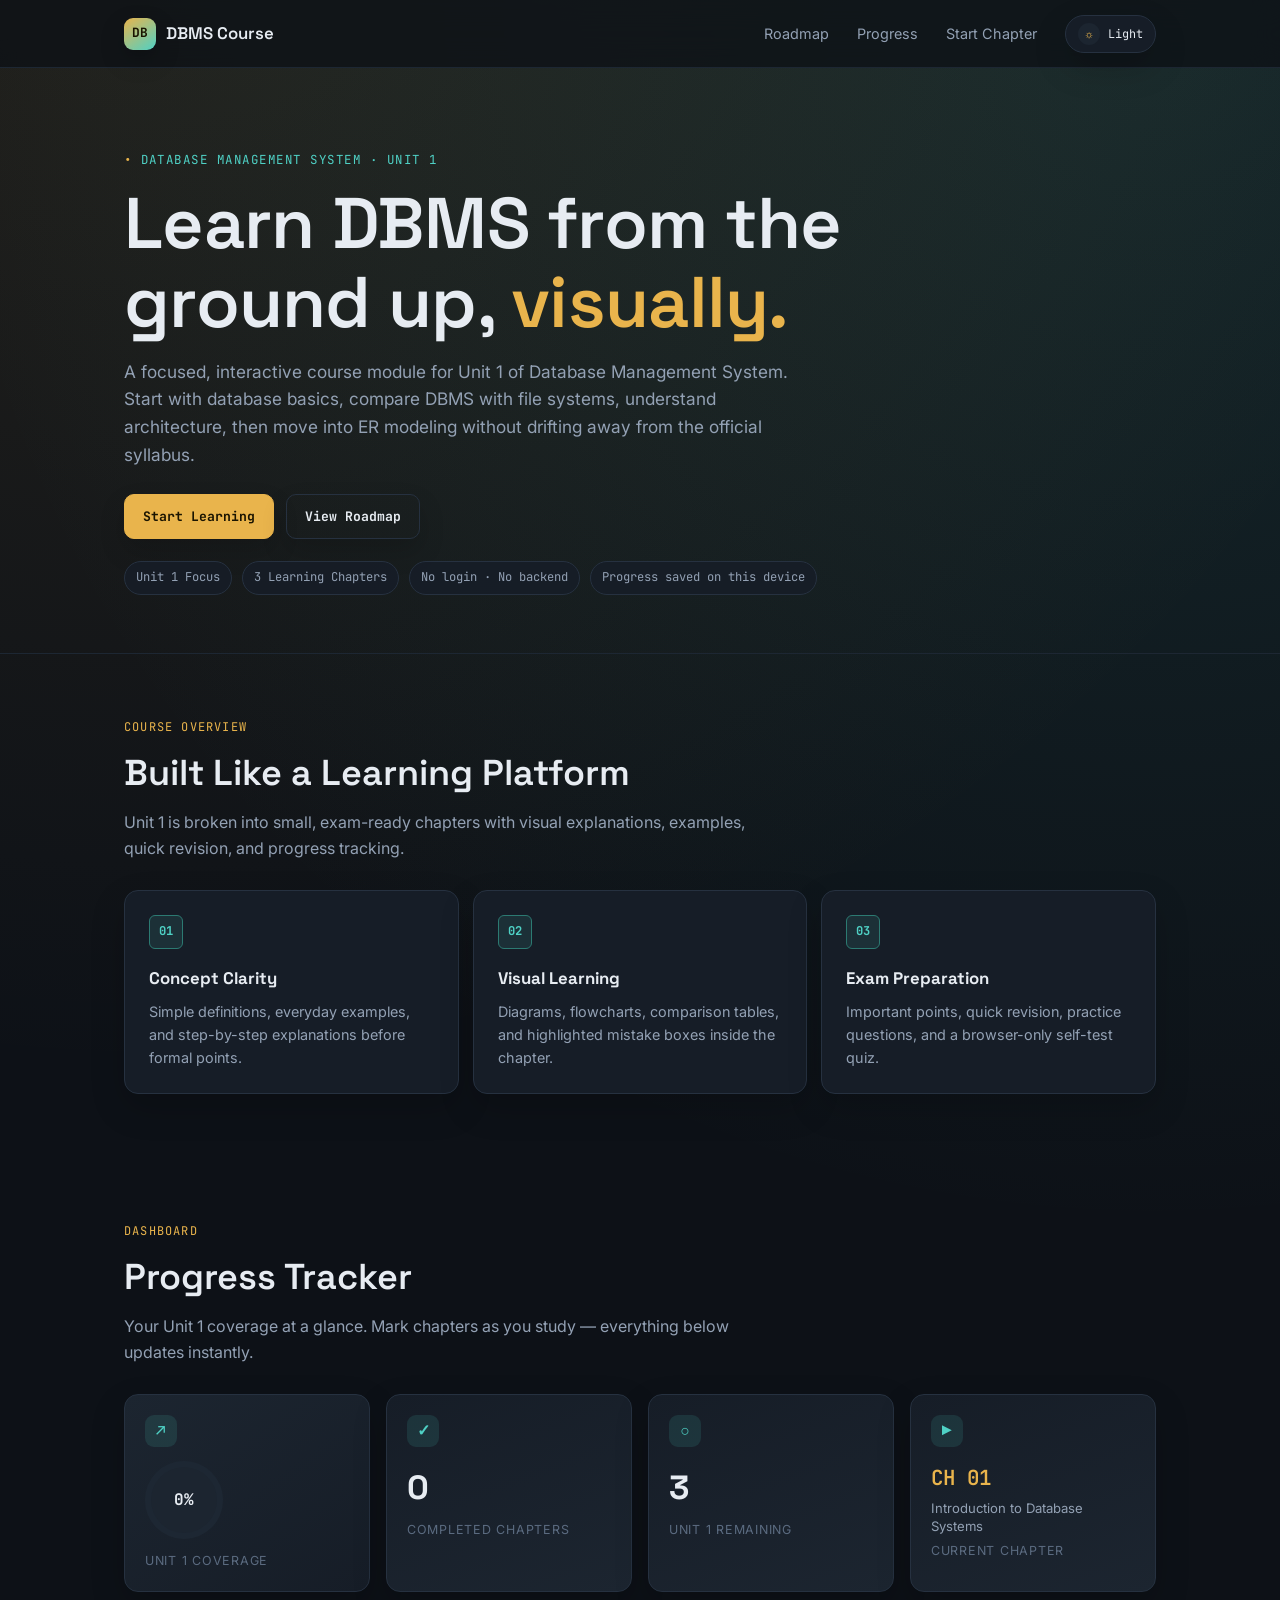
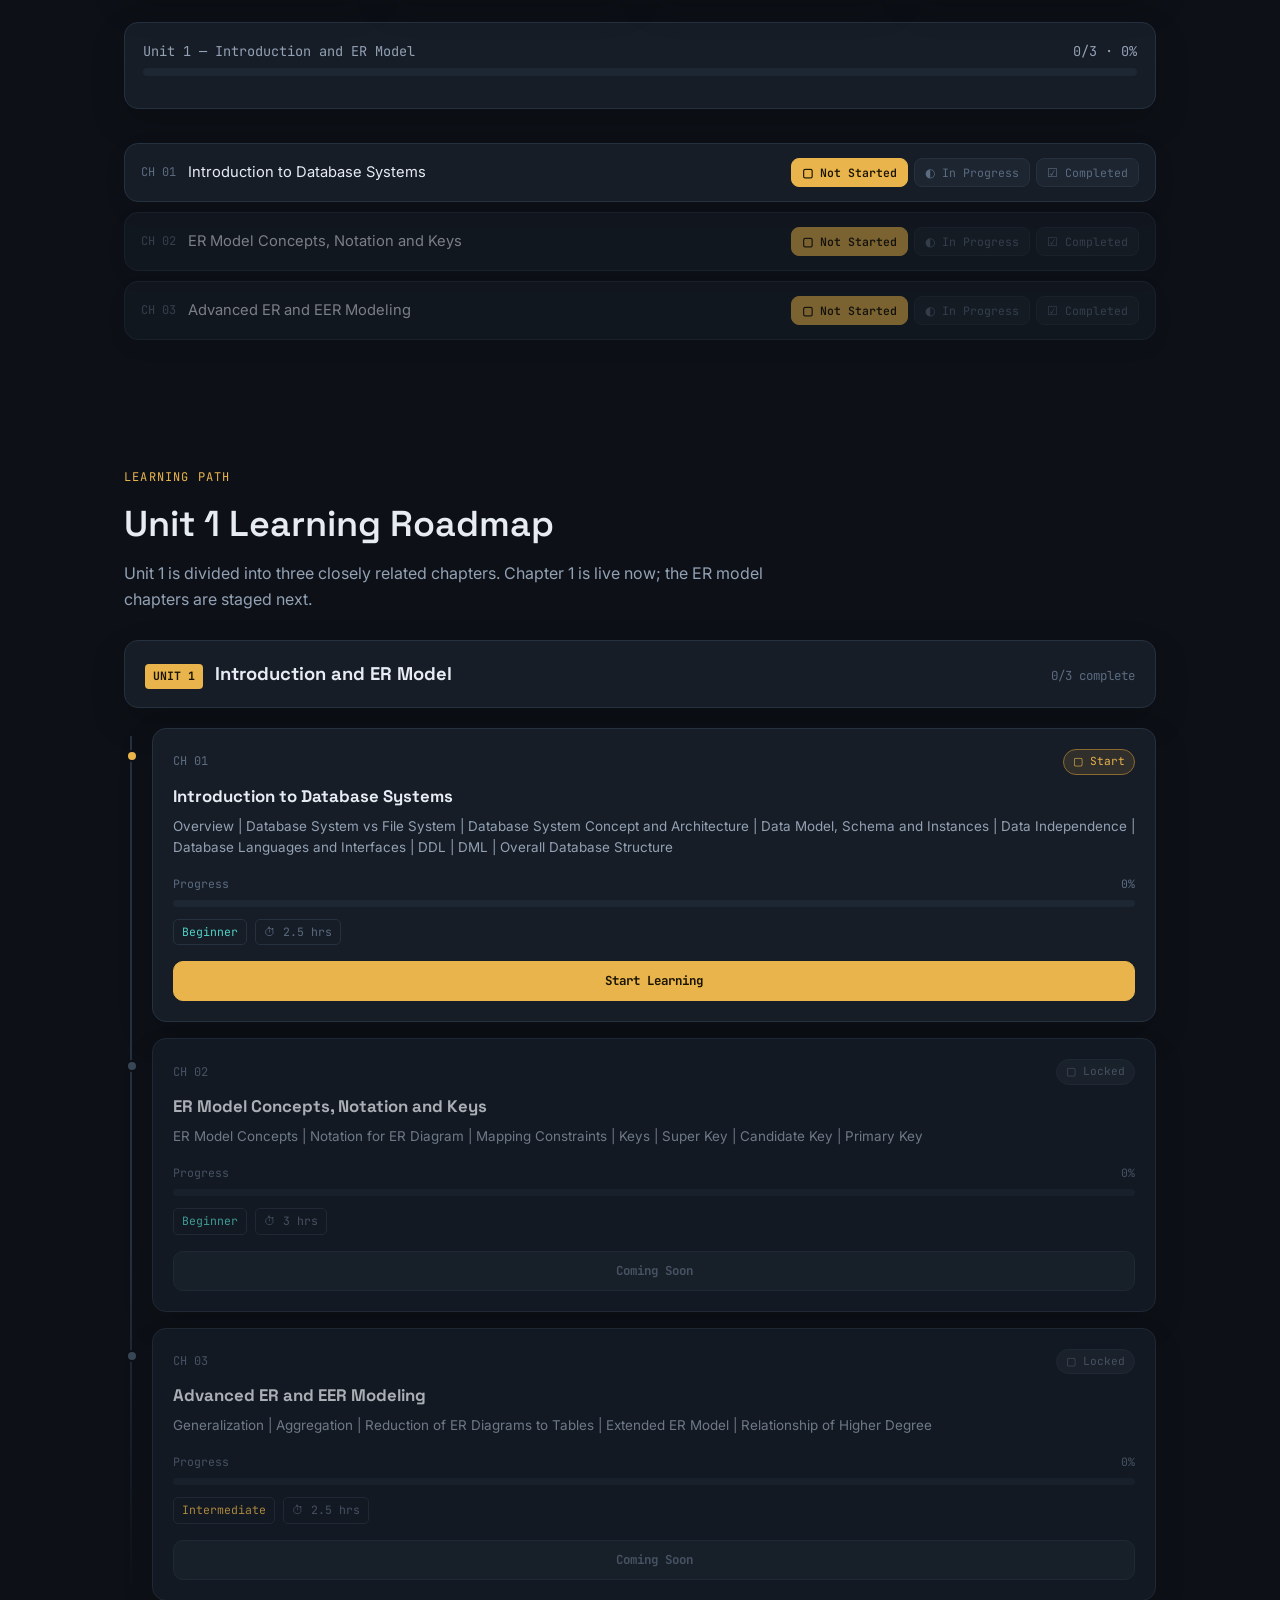
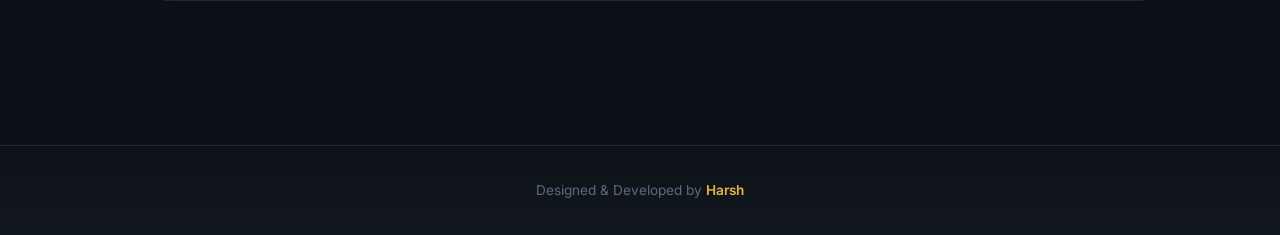
==== commit 6063cff9: "page ui updated" ====
--- a/index.html
+++ b/index.html
@@ -5,6 +5,9 @@
 <meta name="viewport" content="width=device-width, initial-scale=1.0">
 <title>DBMS Course — Interactive Learning Path</title>
 <meta name="description" content="A premium interactive Database Management System course with a Unit 1 roadmap, progress tracker, and visual chapter experience.">
+<script>
+  document.documentElement.dataset.theme = localStorage.getItem("dbms_course_theme") || "dark";
+</script>
 <link rel="preconnect" href="https://fonts.googleapis.com">
 <link href="https://fonts.googleapis.com/css2?family=Space+Grotesk:wght@500;600;700&family=Inter:wght@400;500;600&family=JetBrains+Mono:wght@400;500;700&display=swap" rel="stylesheet">
 <link rel="stylesheet" href="css/style.css">
@@ -22,6 +25,10 @@
       <a href="#tracker">Progress</a>
       <a href="unit-1/chapter1.html">Start Chapter</a>
     </div>
+    <button class="theme-toggle" type="button" data-theme-toggle aria-label="Toggle light and dark theme">
+      <span class="theme-toggle-icon" aria-hidden="true">◐</span>
+      <span class="theme-toggle-text">Theme</span>
+    </button>
   </div>
 </nav>
 
--- a/css/style.css
+++ b/css/style.css
@@ -28,8 +28,37 @@
   --font-body:    "Inter", "Segoe UI", system-ui, sans-serif;
   --font-mono:    "JetBrains Mono", "SFMono-Regular", Consolas, monospace;
 
-  --radius: 10px;
-  --radius-sm: 6px;
+  --shadow-soft:    0 18px 55px rgba(0,0,0,0.28);
+  --shadow-card:    0 14px 34px rgba(0,0,0,0.18);
+  --nav-bg:         rgba(13,17,23,0.78);
+  --hero-glow-a:    rgba(233,180,76,0.12);
+  --hero-glow-b:    rgba(79,209,197,0.12);
+
+  --radius: 14px;
+  --radius-sm: 9px;
+}
+
+:root[data-theme="light"] {
+  --bg:            #F6F8FB;
+  --bg-raise:      #EEF3F8;
+  --surface:       #FFFFFF;
+  --surface-2:     #F0F5FA;
+  --border:        #D9E1EA;
+  --border-soft:   #E7EDF3;
+  --text:          #17202B;
+  --text-dim:      #4B5D72;
+  --text-faint:    #7A8AA0;
+  --accent:        #B97812;
+  --accent-dim:    #E3B76D;
+  --teal:          #087E78;
+  --teal-dim:      #A7D9D4;
+  --danger:        #B84232;
+  --locked:        #9AA8B7;
+  --shadow-soft:   0 18px 55px rgba(28,45,68,0.11);
+  --shadow-card:   0 14px 34px rgba(28,45,68,0.09);
+  --nav-bg:        rgba(246,248,251,0.84);
+  --hero-glow-a:   rgba(185,120,18,0.13);
+  --hero-glow-b:   rgba(8,126,120,0.11);
 }
 
 * { box-sizing: border-box; }
@@ -39,12 +68,13 @@
   margin: 0;
   background: var(--bg);
   background-image:
-    radial-gradient(circle at 15% 0%, rgba(233,180,76,0.05), transparent 40%),
-    radial-gradient(circle at 85% 15%, rgba(79,209,197,0.05), transparent 40%);
+    radial-gradient(circle at 12% -10%, var(--hero-glow-a), transparent 36%),
+    radial-gradient(circle at 90% 0%, var(--hero-glow-b), transparent 34%);
   color: var(--text);
   font-family: var(--font-body);
   line-height: 1.6;
   -webkit-font-smoothing: antialiased;
+  transition: background-color 0.25s ease, color 0.25s ease;
 }
 
 a { color: var(--teal); text-decoration: none; }
@@ -69,13 +99,13 @@
 
 .topnav {
   position: sticky; top: 0; z-index: 50;
-  background: rgba(13,17,23,0.85);
-  backdrop-filter: blur(10px);
+  background: var(--nav-bg);
+  backdrop-filter: blur(16px);
   border-bottom: 1px solid var(--border-soft);
 }
 .topnav-inner {
   max-width: 1080px; margin: 0 auto; padding: 14px 24px;
-  display: flex; align-items: center; justify-content: space-between;
+  display: flex; align-items: center; justify-content: space-between; gap: 18px;
 }
 .brand {
   display: flex; align-items: center; gap: 10px;
@@ -83,22 +113,56 @@
   color: var(--text);
 }
 .brand-mark {
-  width: 28px; height: 28px; border-radius: 6px;
-  background: linear-gradient(145deg, var(--accent), #C98E2E);
+  width: 32px; height: 32px; border-radius: 9px;
+  background: linear-gradient(145deg, var(--accent), var(--teal));
   display: flex; align-items: center; justify-content: center;
   font-family: var(--font-mono); font-weight: 700; color: #1a1400; font-size: 0.8rem;
+  box-shadow: 0 10px 24px rgba(0,0,0,0.22);
 }
 .brand-sub { color: var(--text-faint); font-weight: 400; font-size: 0.82rem; }
-.nav-links { display: flex; gap: 22px; font-size: 0.9rem; }
+.nav-links { display: flex; gap: 8px; font-size: 0.9rem; margin-left: auto; }
 .nav-links a { color: var(--text-dim); }
-.nav-links a:hover { color: var(--accent); text-decoration: none; }
+.nav-links a {
+  padding: 8px 10px;
+  border-radius: 8px;
+  transition: color 0.18s ease, background 0.18s ease;
+}
+.nav-links a:hover { color: var(--accent); background: var(--surface); text-decoration: none; }
+
+.theme-toggle {
+  min-height: 38px;
+  border: 1px solid var(--border);
+  border-radius: 999px;
+  background: var(--surface);
+  color: var(--text);
+  display: inline-flex;
+  align-items: center;
+  gap: 8px;
+  padding: 7px 12px;
+  font-family: var(--font-mono);
+  font-size: 0.74rem;
+  cursor: pointer;
+  box-shadow: var(--shadow-card);
+  transition: transform 0.16s ease, border-color 0.16s ease;
+}
+.theme-toggle:hover { transform: translateY(-1px); border-color: var(--accent-dim); }
+.theme-toggle-icon {
+  width: 22px;
+  height: 22px;
+  display: inline-flex;
+  align-items: center;
+  justify-content: center;
+  border-radius: 50%;
+  background: var(--surface-2);
+  color: var(--accent);
+}
 
 .btn {
   font-family: var(--font-mono);
   font-size: 0.82rem;
   font-weight: 700;
   padding: 11px 18px;
-  border-radius: 7px;
+  border-radius: 10px;
   border: 1px solid var(--accent);
   background: var(--accent);
   color: #1a1400;
@@ -106,9 +170,10 @@
   align-items: center;
   justify-content: center;
   min-height: 42px;
-  transition: transform 0.15s ease, border-color 0.15s ease, background 0.15s ease;
-}
-.btn:hover { transform: translateY(-1px); text-decoration: none; }
+  box-shadow: 0 12px 26px rgba(0,0,0,0.16);
+  transition: transform 0.15s ease, border-color 0.15s ease, background 0.15s ease, box-shadow 0.15s ease;
+}
+.btn:hover { transform: translateY(-2px); text-decoration: none; box-shadow: var(--shadow-card); }
 .btn-outline {
   background: transparent;
   color: var(--text);
@@ -119,9 +184,22 @@
 /* ---------- Hero ---------- */
 
 .hero {
-  padding: 72px 0 48px;
+  padding: 82px 0 58px;
   border-bottom: 1px solid var(--border-soft);
-}
+  position: relative;
+  overflow: hidden;
+}
+.hero::after {
+  content: "";
+  position: absolute;
+  inset: auto -10% -55% 42%;
+  height: 260px;
+  background: linear-gradient(120deg, var(--hero-glow-a), var(--hero-glow-b));
+  filter: blur(50px);
+  opacity: 0.5;
+  pointer-events: none;
+}
+.hero .container { position: relative; z-index: 1; }
 .hero-eyebrow {
   font-family: var(--font-mono); font-size: 0.78rem; letter-spacing: 0.12em;
   text-transform: uppercase; color: var(--teal);
@@ -129,11 +207,12 @@
 }
 .hero-eyebrow::before { content: "\2022"; color: var(--accent); }
 h1.hero-title {
-  font-family: var(--font-display); font-size: clamp(2rem, 4.5vw, 3.1rem);
+  font-family: var(--font-display); font-size: clamp(2.35rem, 5.6vw, 4.7rem);
   font-weight: 600; line-height: 1.1; margin: 0 0 16px; letter-spacing: -0.01em;
+  max-width: 850px;
 }
 h1.hero-title span { color: var(--accent); }
-.hero-desc { color: var(--text-dim); font-size: 1.05rem; max-width: 620px; margin: 0 0 26px; }
+.hero-desc { color: var(--text-dim); font-size: 1.08rem; max-width: 690px; margin: 0 0 26px; }
 .hero-actions {
   display: flex;
   flex-wrap: wrap;
@@ -143,20 +222,20 @@
 .hero-badges { display: flex; flex-wrap: wrap; gap: 10px; }
 .badge {
   font-family: var(--font-mono); font-size: 0.76rem; color: var(--text-dim);
-  border: 1px solid var(--border); padding: 5px 10px; border-radius: 20px;
-  background: var(--surface);
+  border: 1px solid var(--border); padding: 6px 11px; border-radius: 999px;
+  background: color-mix(in srgb, var(--surface) 88%, transparent);
 }
 
 /* ---------- Section Headers ---------- */
 
-.section { padding: 56px 0; }
+.section { padding: 64px 0; }
 .section-head { margin-bottom: 28px; }
 .section-eyebrow {
   font-family: var(--font-mono); font-size: 0.75rem; letter-spacing: 0.1em;
   color: var(--accent); text-transform: uppercase; margin-bottom: 8px;
 }
 .section-head h2 {
-  font-family: var(--font-display); font-size: 1.7rem; margin: 0 0 8px; font-weight: 600;
+  font-family: var(--font-display); font-size: clamp(1.7rem, 3vw, 2.25rem); margin: 0 0 8px; font-weight: 600;
 }
 .section-head p { color: var(--text-dim); margin: 0; max-width: 640px; }
 
@@ -169,8 +248,11 @@
   background: var(--surface);
   border: 1px solid var(--border);
   border-radius: var(--radius);
-  padding: 20px;
-}
+  padding: 24px;
+  box-shadow: var(--shadow-card);
+  transition: transform 0.16s ease, border-color 0.16s ease;
+}
+.overview-card:hover { transform: translateY(-3px); border-color: var(--accent-dim); }
 .overview-icon {
   width: 34px;
   height: 34px;
@@ -202,20 +284,56 @@
    ============================================================ */
 
 .stats-grid {
-  display: grid; grid-template-columns: repeat(4, 1fr); gap: 14px; margin-bottom: 30px;
+  display: grid; grid-template-columns: repeat(4, 1fr); gap: 16px; margin-bottom: 30px;
 }
 .stat-card {
-  background: var(--surface); border: 1px solid var(--border);
-  border-radius: var(--radius); padding: 20px; text-align: center;
-}
-.stat-primary { background: linear-gradient(160deg, var(--surface-2), var(--surface)); }
+  background: linear-gradient(160deg, var(--surface), var(--surface-2));
+  border: 1px solid var(--border);
+  border-radius: var(--radius);
+  padding: 20px;
+  text-align: left;
+  box-shadow: var(--shadow-card);
+  position: relative;
+  overflow: hidden;
+}
+.stat-card::after {
+  content: "";
+  position: absolute;
+  inset: -60% -30% auto auto;
+  width: 120px;
+  height: 120px;
+  border-radius: 50%;
+  background: var(--hero-glow-b);
+  pointer-events: none;
+}
+.stat-primary { background: linear-gradient(145deg, var(--surface-2), var(--surface)); }
+.stat-icon {
+  width: 32px;
+  height: 32px;
+  border-radius: 9px;
+  display: inline-flex;
+  align-items: center;
+  justify-content: center;
+  margin-bottom: 14px;
+  background: rgba(79,209,197,0.12);
+  color: var(--teal);
+  font-family: var(--font-mono);
+  font-weight: 700;
+}
 .stat-number { font-family: var(--font-display); font-size: 2.1rem; font-weight: 700; color: var(--text); }
 .stat-number-sm { font-family: var(--font-mono); font-size: 1.3rem; font-weight: 600; color: var(--accent); }
+.stat-subtitle {
+  color: var(--text-dim);
+  font-size: 0.82rem;
+  line-height: 1.35;
+  min-height: 2.2em;
+  margin: 6px 0 2px;
+}
 .stat-label { color: var(--text-faint); font-size: 0.78rem; margin-top: 6px; text-transform: uppercase; letter-spacing: 0.06em; }
 
 .stat-ring {
   --pct: 0;
-  width: 74px; height: 74px; border-radius: 50%; margin: 0 auto 10px;
+  width: 78px; height: 78px; border-radius: 50%; margin: 0 0 12px;
   display: flex; align-items: center; justify-content: center;
   background: conic-gradient(var(--accent) calc(var(--pct) * 1%), var(--border-soft) 0);
   position: relative;
@@ -226,7 +344,14 @@
 }
 .stat-ring span { position: relative; z-index: 1; font-size: 1rem; color: var(--text); }
 
-.unit-bars { margin-bottom: 34px; }
+.unit-bars {
+  margin-bottom: 34px;
+  background: var(--surface);
+  border: 1px solid var(--border);
+  border-radius: var(--radius);
+  padding: 18px;
+  box-shadow: var(--shadow-card);
+}
 .unit-bar-row { margin-bottom: 14px; }
 .unit-bar-label {
   display: flex; justify-content: space-between; font-size: 0.85rem; color: var(--text-dim);
@@ -240,11 +365,12 @@
   transition: width 0.4s ease;
 }
 
-.tracker-list { display: flex; flex-direction: column; gap: 8px; }
+.tracker-list { display: flex; flex-direction: column; gap: 10px; }
 .tracker-row {
   display: flex; align-items: center; justify-content: space-between; flex-wrap: wrap; gap: 10px;
-  background: var(--surface); border: 1px solid var(--border); border-radius: var(--radius-sm);
-  padding: 12px 16px;
+  background: var(--surface); border: 1px solid var(--border); border-radius: var(--radius);
+  padding: 14px 16px;
+  box-shadow: 0 8px 22px rgba(0,0,0,0.08);
 }
 .tracker-row.is-disabled { opacity: 0.5; }
 .tracker-row-info { display: flex; align-items: center; gap: 12px; }
@@ -253,7 +379,7 @@
 .tracker-row-controls { display: flex; gap: 6px; }
 .mini-btn {
   font-family: var(--font-mono); font-size: 0.72rem; padding: 6px 10px;
-  background: transparent; border: 1px solid var(--border); border-radius: 5px;
+  background: var(--surface-2); border: 1px solid var(--border); border-radius: 8px;
   color: var(--text-faint); cursor: pointer; transition: all 0.15s ease;
 }
 .mini-btn:hover:not(:disabled) { border-color: var(--text-dim); color: var(--text); }
@@ -267,7 +393,8 @@
 .unit-block { margin-bottom: 40px; }
 .unit-header {
   display: flex; align-items: baseline; gap: 12px; margin-bottom: 18px;
-  padding-bottom: 10px; border-bottom: 1px dashed var(--border);
+  padding: 18px 20px; border: 1px solid var(--border); border-radius: var(--radius);
+  background: var(--surface); box-shadow: var(--shadow-card);
 }
 .unit-tag {
   font-family: var(--font-mono); font-size: 0.72rem; color: #1a1400;
@@ -276,13 +403,13 @@
 .unit-header h3 { font-family: var(--font-display); font-size: 1.15rem; margin: 0; flex: 1; }
 .unit-count { font-family: var(--font-mono); font-size: 0.78rem; color: var(--text-faint); }
 
-.chapter-rail { position: relative; padding-left: 26px; }
+.chapter-rail { position: relative; padding-left: 28px; margin-top: 20px; }
 .chapter-rail::before {
   content: ""; position: absolute; left: 6px; top: 8px; bottom: 8px; width: 2px;
   background: linear-gradient(var(--border), var(--border) 60%, transparent);
 }
 .chapter-node {
-  position: relative; display: block; margin-bottom: 12px; text-decoration: none; color: inherit;
+  position: relative; display: block; margin-bottom: 16px; text-decoration: none; color: inherit;
 }
 .chapter-node-dot {
   position: absolute; left: -26px; top: 22px; width: 12px; height: 12px; border-radius: 50%;
@@ -294,15 +421,60 @@
 
 .chapter-card {
   background: var(--surface); border: 1px solid var(--border); border-radius: var(--radius);
-  padding: 16px 18px; transition: border-color 0.15s ease, transform 0.15s ease;
-}
-a.chapter-node .chapter-card:hover { border-color: var(--accent); transform: translateX(2px); }
-.chapter-node:not(a) .chapter-card { opacity: 0.6; }
+  padding: 20px; box-shadow: var(--shadow-card);
+  transition: border-color 0.15s ease, transform 0.15s ease, box-shadow 0.15s ease;
+}
+.chapter-node .chapter-card:hover { border-color: var(--accent-dim); transform: translateY(-2px); box-shadow: var(--shadow-soft); }
+.chapter-node.st-locked .chapter-card { opacity: 0.72; }
 
 .chapter-card-top { display: flex; justify-content: space-between; align-items: center; margin-bottom: 8px; }
 .chapter-title { font-family: var(--font-display); font-size: 1.05rem; margin: 0 0 6px; }
 .chapter-topics { font-size: 0.84rem; color: var(--text-dim); margin: 0 0 12px; }
-.chapter-card-bottom { display: flex; gap: 8px; align-items: center; }
+.chapter-card-bottom { display: flex; flex-wrap: wrap; gap: 8px; align-items: center; margin-top: 12px; }
+.chapter-progress { margin: 16px 0 0; }
+.chapter-progress-label {
+  display: flex;
+  justify-content: space-between;
+  color: var(--text-faint);
+  font-family: var(--font-mono);
+  font-size: 0.72rem;
+  margin-bottom: 7px;
+}
+.chapter-progress-track {
+  height: 7px;
+  border-radius: 999px;
+  background: var(--border-soft);
+  overflow: hidden;
+}
+.chapter-progress-track div {
+  height: 100%;
+  border-radius: inherit;
+  background: linear-gradient(90deg, var(--teal), var(--accent));
+  transition: width 0.35s ease;
+}
+.chapter-start-btn {
+  margin-top: 16px;
+  width: 100%;
+  min-height: 40px;
+  border-radius: 10px;
+  display: inline-flex;
+  align-items: center;
+  justify-content: center;
+  background: var(--accent);
+  color: #1a1400;
+  font-family: var(--font-mono);
+  font-size: 0.78rem;
+  font-weight: 700;
+  border: 1px solid var(--accent);
+  transition: transform 0.15s ease, opacity 0.15s ease;
+}
+.chapter-start-btn:hover { text-decoration: none; transform: translateY(-1px); }
+.chapter-start-btn.is-disabled {
+  background: var(--surface-2);
+  color: var(--text-faint);
+  border-color: var(--border);
+  pointer-events: none;
+}
 
 .status-pill {
   font-family: var(--font-mono); font-size: 0.7rem; padding: 3px 9px; border-radius: 20px;
@@ -324,8 +496,9 @@
 /* ---------- Footer ---------- */
 
 .site-footer {
-  border-top: 1px solid var(--border-soft); padding: 30px 0; margin-top: 40px;
+  border-top: 1px solid var(--border-soft); padding: 34px 0; margin-top: 40px;
   color: var(--text-faint); font-size: 0.85rem; text-align: center;
+  background: linear-gradient(180deg, transparent, color-mix(in srgb, var(--surface) 54%, transparent));
 }
 .site-footer code { font-family: var(--font-mono); color: var(--text-dim); }
 .site-footer a { color: var(--accent); font-weight: 600; }
@@ -335,12 +508,22 @@
 @media (max-width: 720px) {
   .overview-grid { grid-template-columns: 1fr; }
   .stats-grid { grid-template-columns: repeat(2, 1fr); }
+  .topnav-inner { padding: 12px 16px; }
   .nav-links { display: none; }
+  .theme-toggle-text { display: none; }
+  .hero { padding: 56px 0 38px; }
+  h1.hero-title { font-size: 2.35rem; }
   .tracker-row { flex-direction: column; align-items: flex-start; }
   .tracker-row-controls { width: 100%; flex-wrap: wrap; }
   .mini-btn { flex: 1; min-width: 130px; }
 }
 
+@media (max-width: 520px) {
+  .container { padding: 0 18px; }
+  .stats-grid { grid-template-columns: 1fr; }
+  .hero-actions .btn { width: 100%; }
+}
+
 @media (prefers-reduced-motion: reduce) {
   html { scroll-behavior: auto; }
   * { transition: none !important; animation: none !important; }
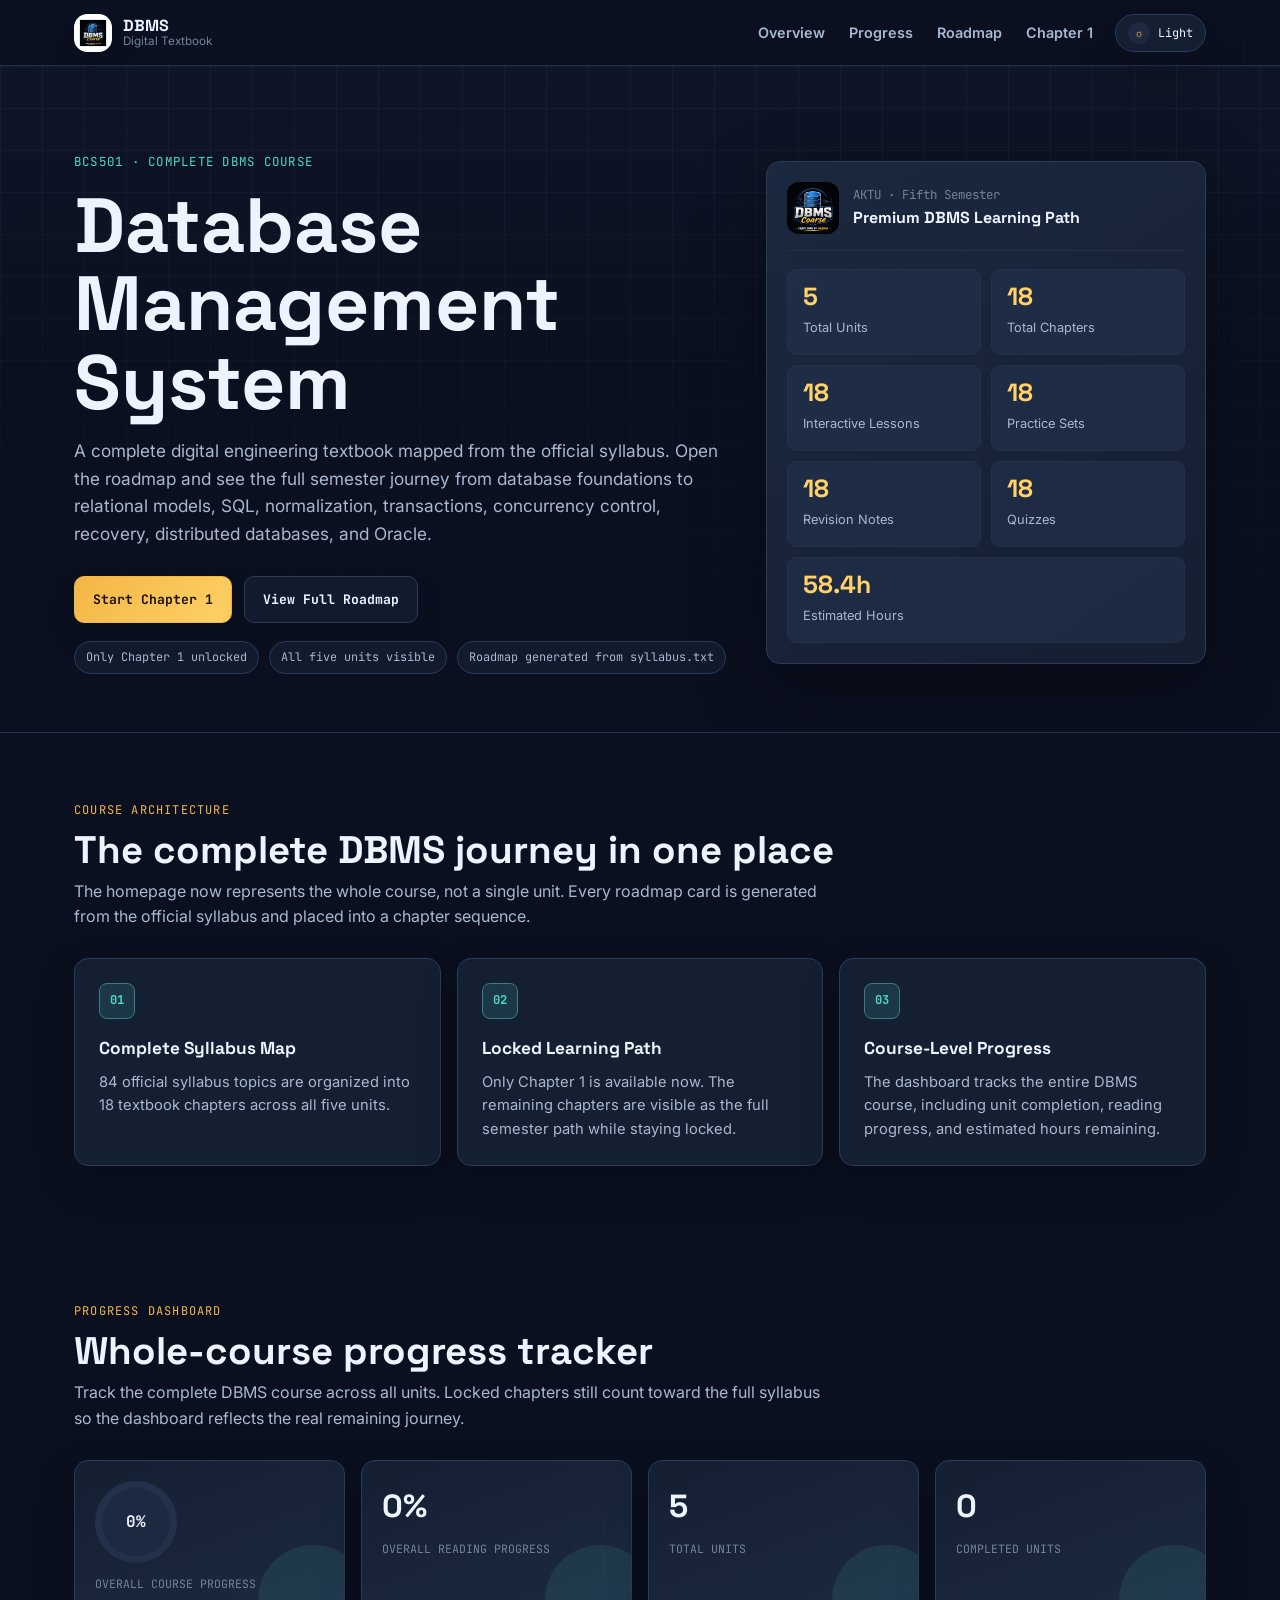
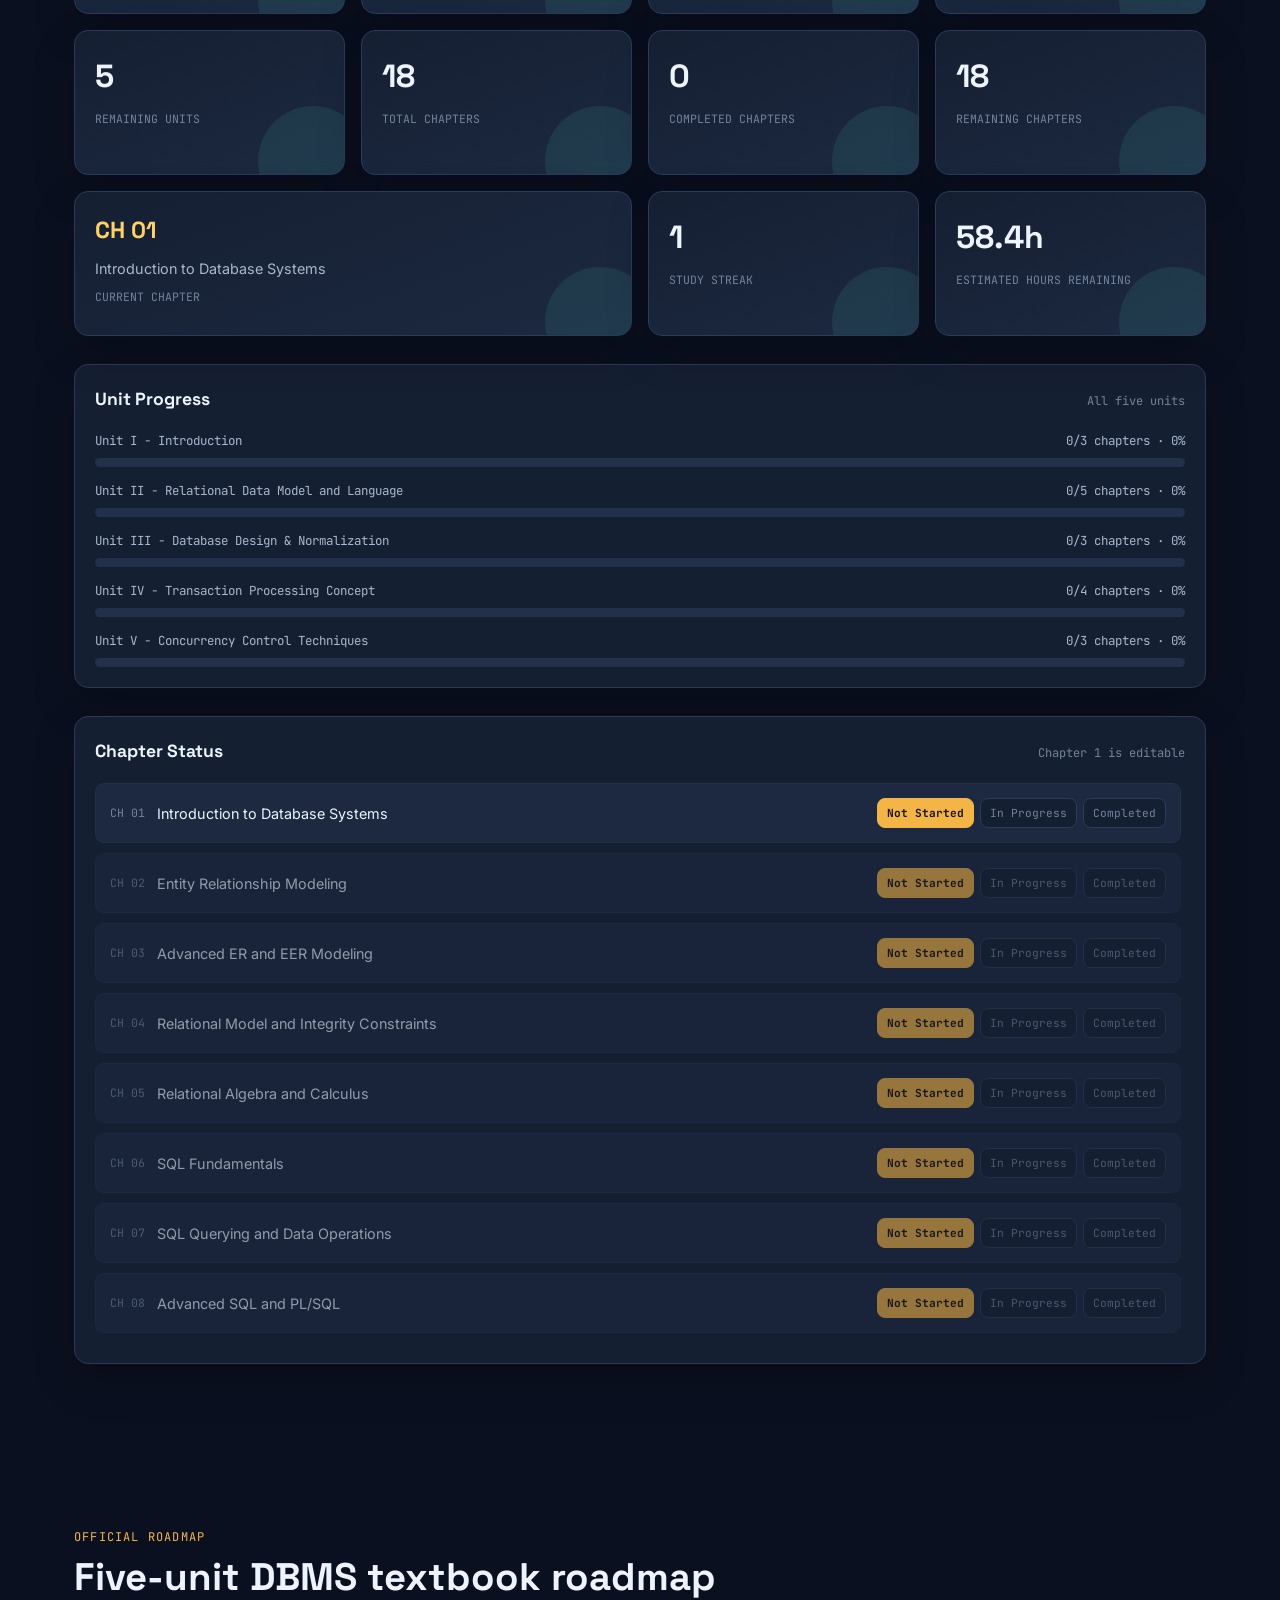
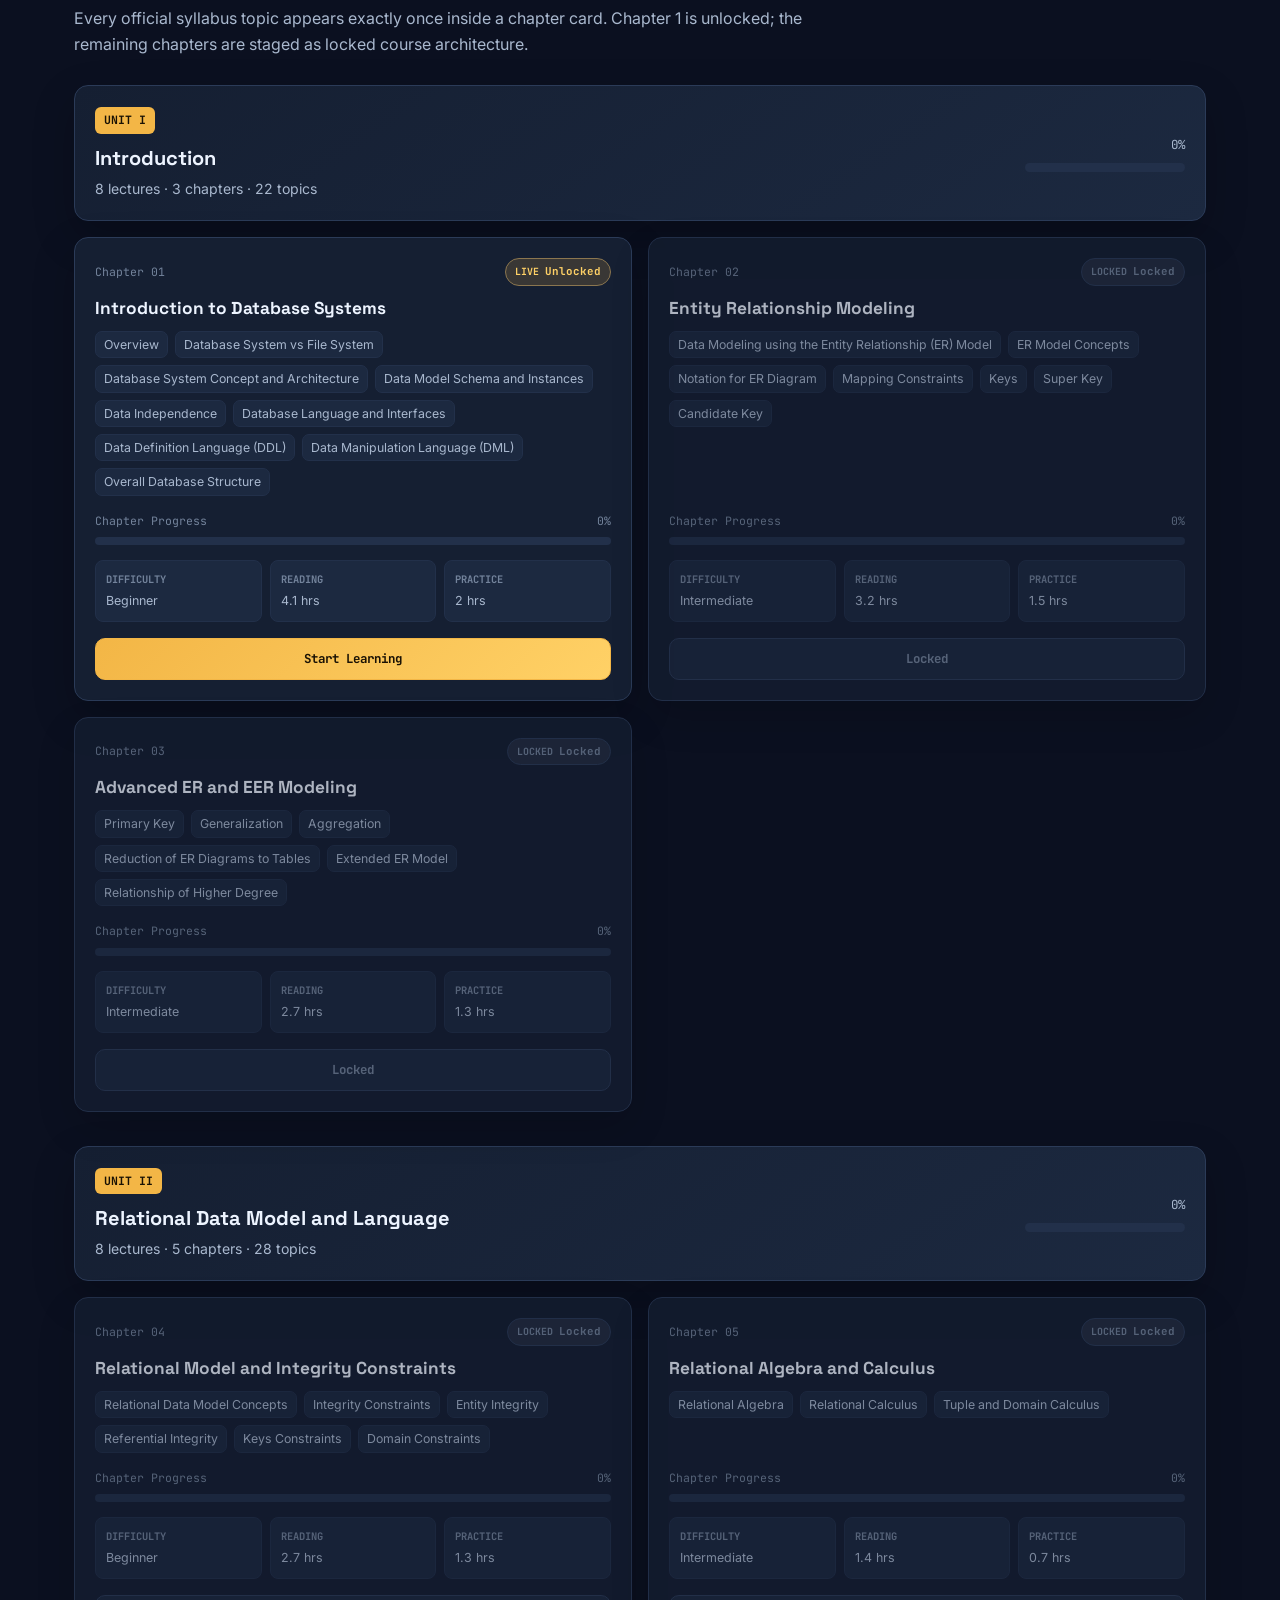
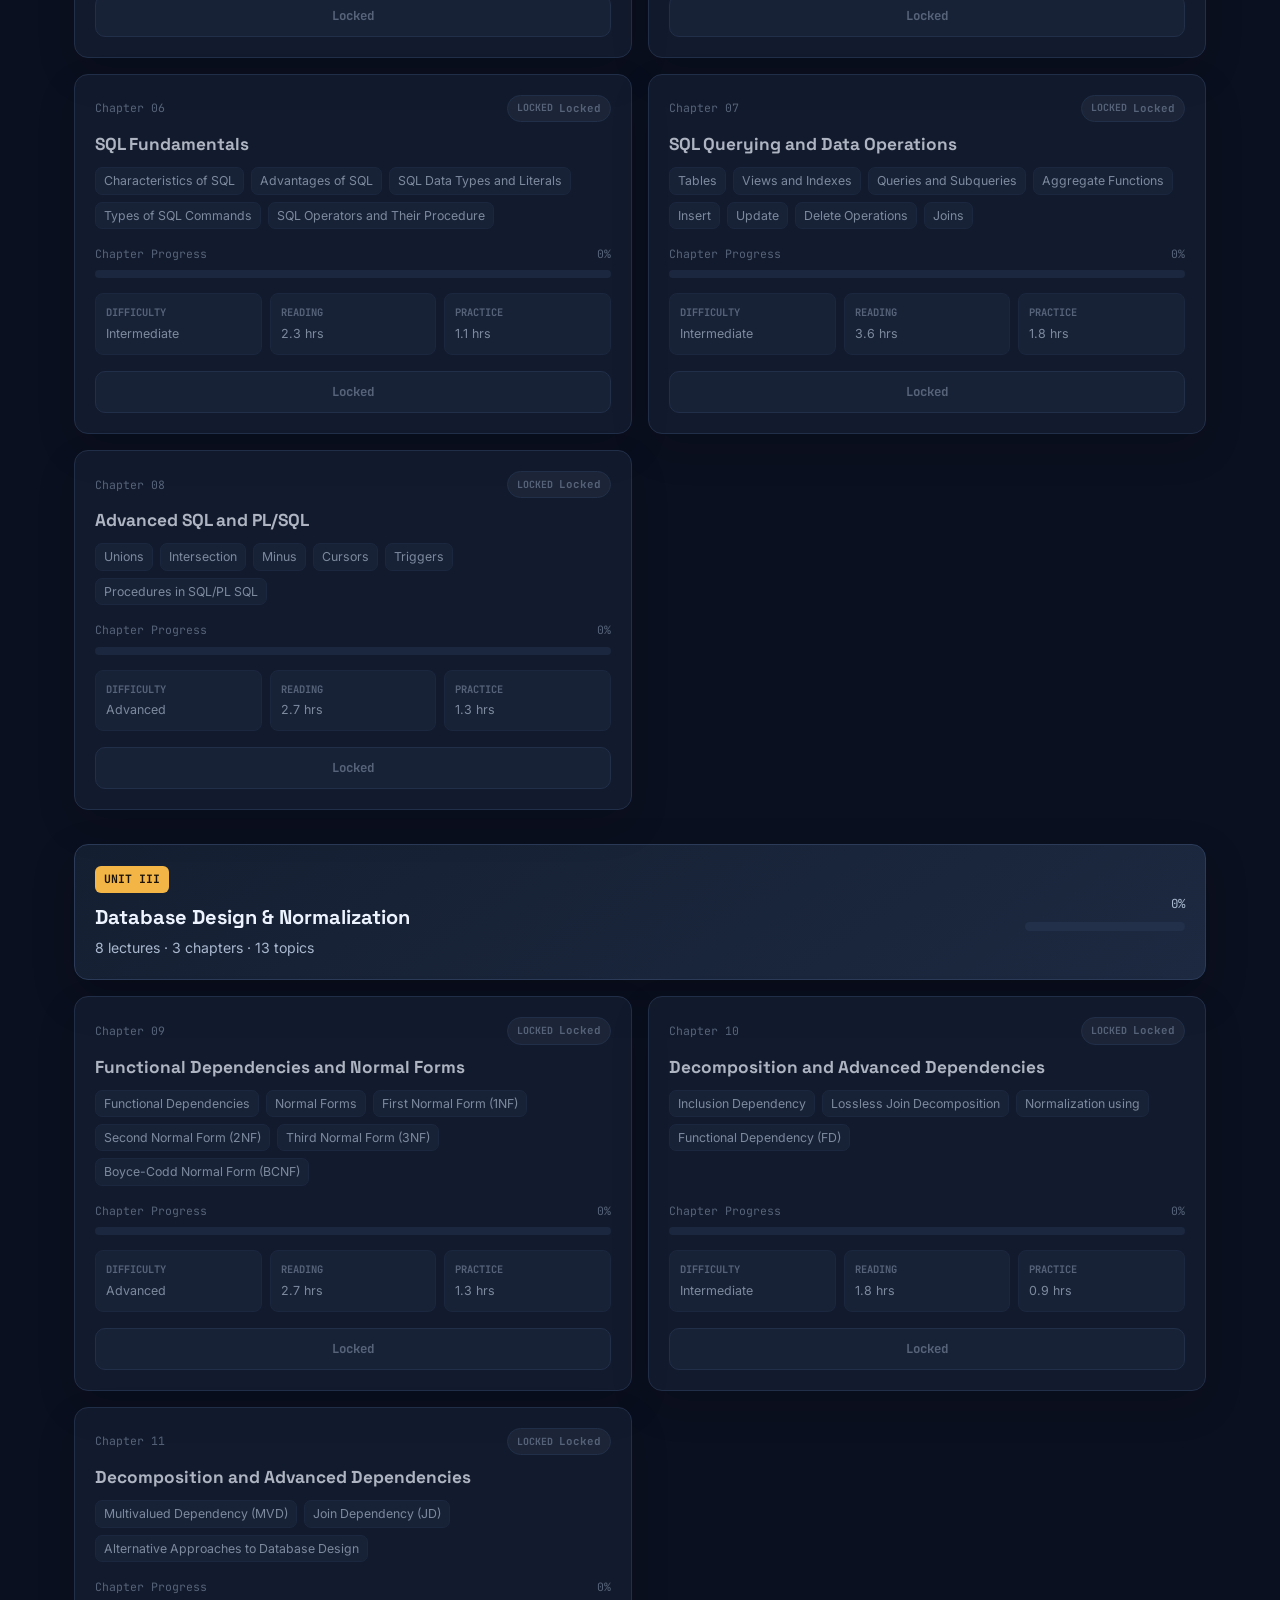
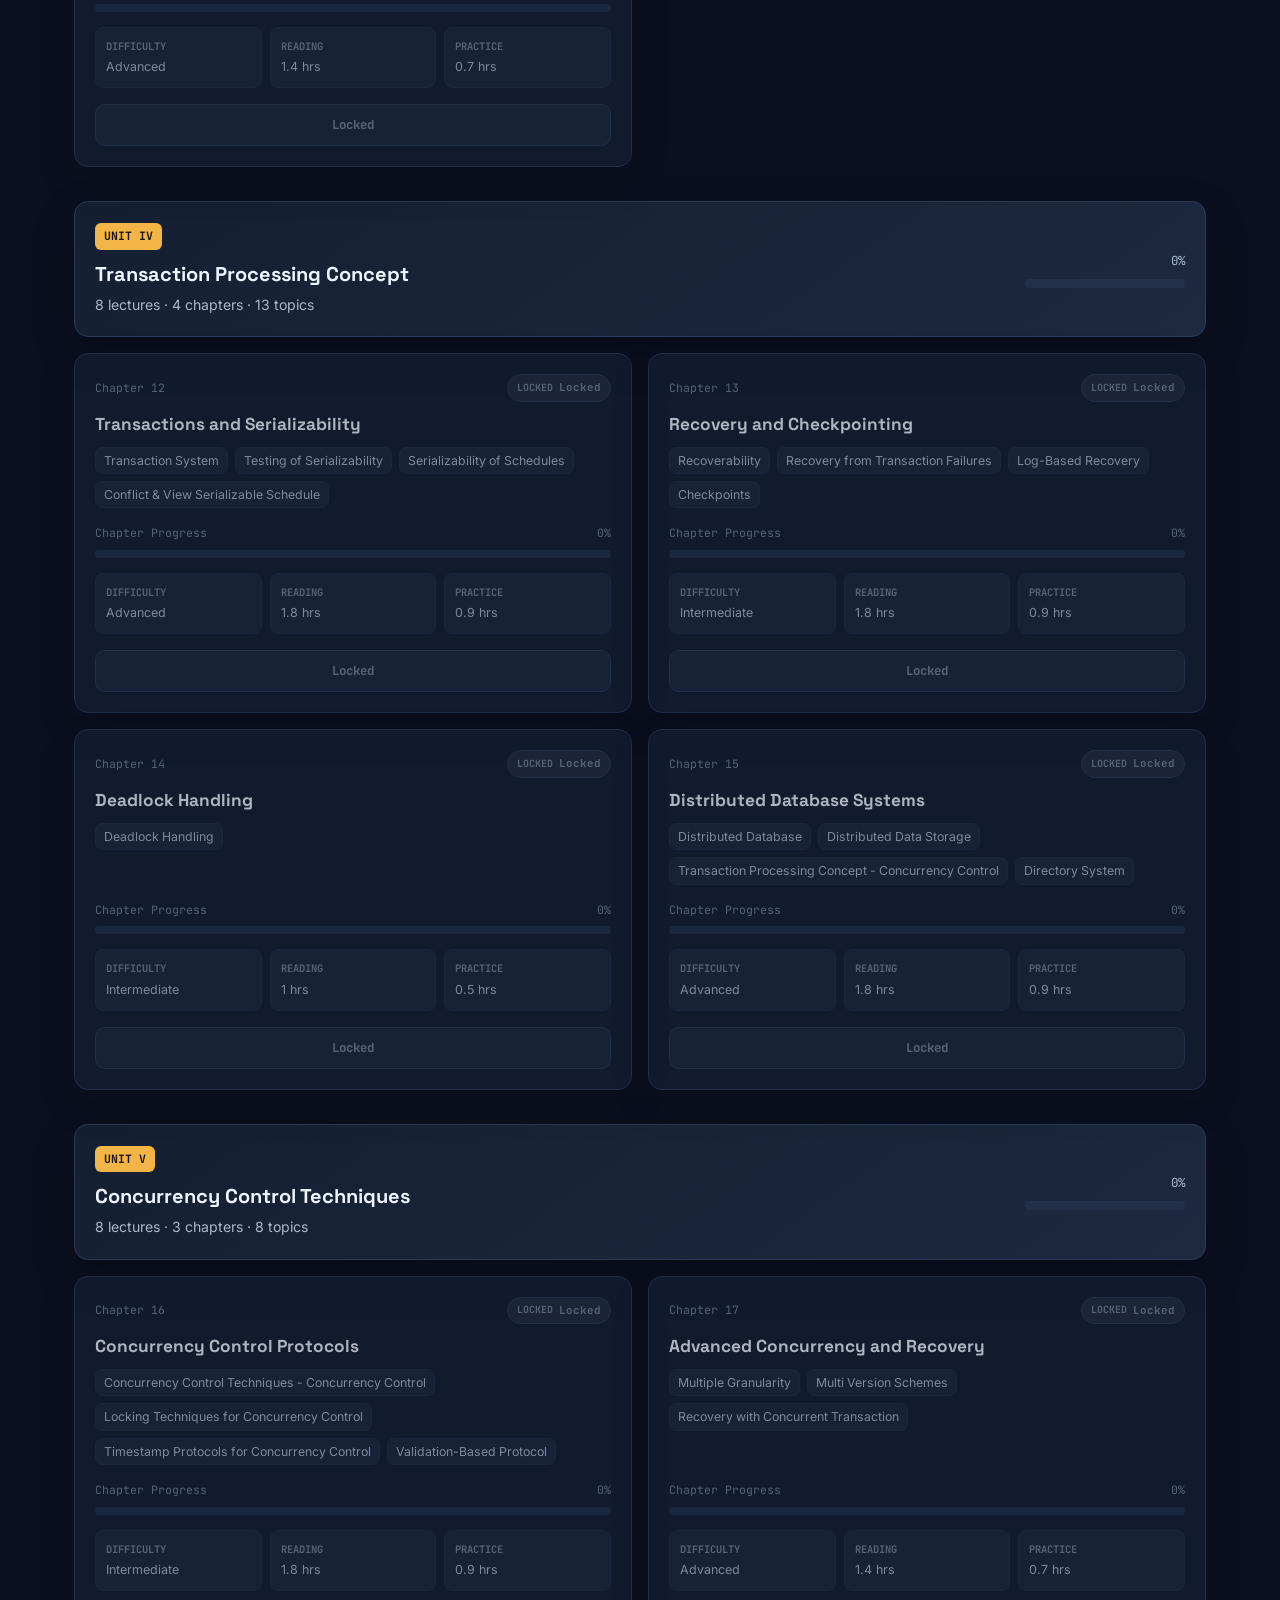
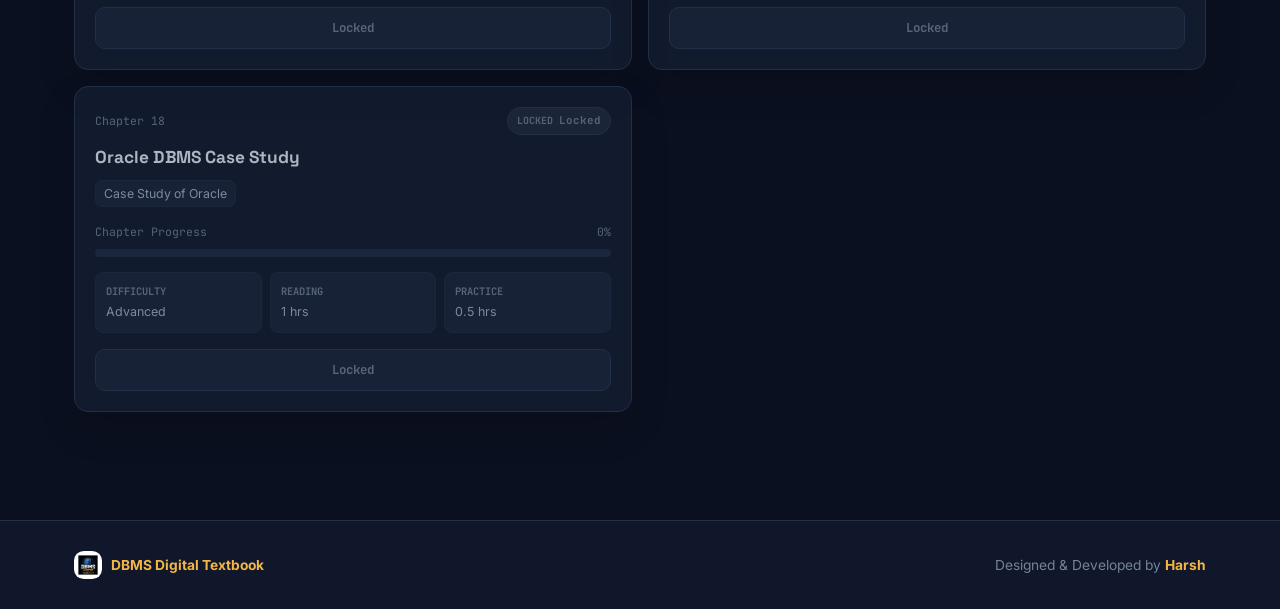
==== commit 741a486a: "homepage updated" ====
--- a/index.html
+++ b/index.html
@@ -3,116 +3,145 @@
 <head>
 <meta charset="UTF-8">
 <meta name="viewport" content="width=device-width, initial-scale=1.0">
-<title>DBMS Course — Interactive Learning Path</title>
-<meta name="description" content="A premium interactive Database Management System course with a Unit 1 roadmap, progress tracker, and visual chapter experience.">
+<title>DBMS Digital Textbook - Complete Course Roadmap</title>
+<meta name="description" content="A complete digital DBMS engineering textbook generated from the official syllabus, with a full course roadmap, dashboard, and progress system.">
 <script>
   document.documentElement.dataset.theme = localStorage.getItem("dbms_course_theme") || "dark";
 </script>
 <link rel="preconnect" href="https://fonts.googleapis.com">
-<link href="https://fonts.googleapis.com/css2?family=Space+Grotesk:wght@500;600;700&family=Inter:wght@400;500;600&family=JetBrains+Mono:wght@400;500;700&display=swap" rel="stylesheet">
+<link href="https://fonts.googleapis.com/css2?family=Space+Grotesk:wght@500;600;700&family=Inter:wght@400;500;600;700&family=JetBrains+Mono:wght@400;500;700&display=swap" rel="stylesheet">
 <link rel="stylesheet" href="css/style.css">
+<link rel="icon" type="image/png" href="/img/favicon/favicon-96x96.png" sizes="96x96">
+<link rel="icon" type="image/svg+xml" href="/img/favicon/favicon.svg">
+<link rel="shortcut icon" href="/img/favicon/favicon.ico">
+<link rel="apple-touch-icon" sizes="180x180" href="/img/favicon/apple-touch-icon.png">
+<meta name="apple-mobile-web-app-title" content="DBMS">
+<link rel="manifest" href="/img/favicon/site.webmanifest">
 </head>
 <body>
 
 <nav class="topnav">
   <div class="topnav-inner">
-    <div class="brand">
-      <span class="brand-mark">DB</span>
-      DBMS Course
+    <a class="brand" href="#top" aria-label="DBMS course home">
+      <img class="brand-logo" src="img/favicon/favicon.svg" alt="">
+      <span class="brand-copy">
+        <strong>DBMS</strong>
+        <small>Digital Textbook</small>
+      </span>
+    </a>
+
+    <button class="nav-toggle" type="button" data-nav-toggle aria-expanded="false" aria-controls="primary-navigation" aria-label="Open navigation">
+      <span></span>
+      <span></span>
+      <span></span>
+    </button>
+
+    <div class="nav-panel" id="primary-navigation">
+      <div class="nav-links">
+        <a href="#overview">Overview</a>
+        <a href="#tracker">Progress</a>
+        <a href="#roadmap">Roadmap</a>
+        <a href="unit-1/chapter1.html">Chapter 1</a>
+      </div>
+      <button class="theme-toggle" type="button" data-theme-toggle aria-label="Toggle light and dark theme">
+        <span class="theme-toggle-icon" aria-hidden="true">◐</span>
+        <span class="theme-toggle-text">Theme</span>
+      </button>
     </div>
-    <div class="nav-links">
-      <a href="#roadmap">Roadmap</a>
-      <a href="#tracker">Progress</a>
-      <a href="unit-1/chapter1.html">Start Chapter</a>
-    </div>
-    <button class="theme-toggle" type="button" data-theme-toggle aria-label="Toggle light and dark theme">
-      <span class="theme-toggle-icon" aria-hidden="true">◐</span>
-      <span class="theme-toggle-text">Theme</span>
-    </button>
   </div>
 </nav>
 
-<header class="hero">
-  <div class="container">
-    <div class="hero-eyebrow">Database Management System &middot; Unit 1</div>
-    <h1 class="hero-title">Learn DBMS from the ground up, <span>visually.</span></h1>
-    <p class="hero-desc">
-      A focused, interactive course module for Unit 1 of Database Management System. Start with database
-      basics, compare DBMS with file systems, understand architecture, then move into ER modeling without
-      drifting away from the official syllabus.
-    </p>
-    <div class="hero-actions">
-      <a class="btn" href="unit-1/chapter1.html">Start Learning</a>
-      <a class="btn btn-outline" href="#roadmap">View Roadmap</a>
+<main id="top">
+  <header class="hero">
+    <div class="container hero-grid">
+      <div class="hero-copy">
+        <div class="hero-eyebrow">BCS501 · Complete DBMS Course</div>
+        <h1 class="hero-title">Database Management System</h1>
+        <p class="hero-desc">
+          A complete digital engineering textbook mapped from the official syllabus. Open the roadmap and see the full semester journey from database foundations to relational models, SQL, normalization, transactions, concurrency control, recovery, distributed databases, and Oracle.
+        </p>
+        <div class="hero-actions">
+          <a class="btn" href="unit-1/chapter1.html">Start Chapter 1</a>
+          <a class="btn btn-outline" href="#roadmap">View Full Roadmap</a>
+        </div>
+        <div class="hero-badges">
+          <span class="badge">Only Chapter 1 unlocked</span>
+          <span class="badge">All five units visible</span>
+          <span class="badge" id="syllabus-source">Loading syllabus...</span>
+        </div>
+      </div>
+
+      <aside class="hero-panel" aria-label="Course scope">
+        <div class="hero-panel-top">
+          <img src="img/favicon/web-app-manifest-192x192.png" alt="">
+          <div>
+            <span>AKTU · Fifth Semester</span>
+            <strong>Premium DBMS Learning Path</strong>
+          </div>
+        </div>
+        <div class="hero-stats" id="hero-stats" aria-live="polite"></div>
+      </aside>
     </div>
-    <div class="hero-badges">
-      <span class="badge">Unit 1 Focus</span>
-      <span class="badge">3 Learning Chapters</span>
-      <span class="badge">No login &middot; No backend</span>
-      <span class="badge">Progress saved on this device</span>
+  </header>
+
+  <section class="section course-overview" id="overview">
+    <div class="container">
+      <div class="section-head">
+        <div class="section-eyebrow">Course Architecture</div>
+        <h2>The complete DBMS journey in one place</h2>
+        <p>The homepage now represents the whole course, not a single unit. Every roadmap card is generated from the official syllabus and placed into a chapter sequence.</p>
+      </div>
+      <div class="overview-grid" id="overview-grid"></div>
     </div>
-  </div>
-</header>
+  </section>
 
-<section class="section course-overview" id="overview">
-  <div class="container">
-    <div class="section-head">
-      <div class="section-eyebrow">Course Overview</div>
-      <h2>Built Like a Learning Platform</h2>
-      <p>Unit 1 is broken into small, exam-ready chapters with visual explanations, examples, quick revision, and progress tracking.</p>
-    </div>
-    <div class="overview-grid">
-      <div class="overview-card">
-        <span class="overview-icon">01</span>
-        <h3>Concept Clarity</h3>
-        <p>Simple definitions, everyday examples, and step-by-step explanations before formal points.</p>
+  <section class="section tracker-section" id="tracker">
+    <div class="container">
+      <div class="section-head">
+        <div class="section-eyebrow">Progress Dashboard</div>
+        <h2>Whole-course progress tracker</h2>
+        <p>Track the complete DBMS course across all units. Locked chapters still count toward the full syllabus so the dashboard reflects the real remaining journey.</p>
       </div>
-      <div class="overview-card">
-        <span class="overview-icon">02</span>
-        <h3>Visual Learning</h3>
-        <p>Diagrams, flowcharts, comparison tables, and highlighted mistake boxes inside the chapter.</p>
+
+      <div id="tracker-stats" class="stats-grid"></div>
+
+      <div class="unit-bars">
+        <div class="unit-bars-head">
+          <h3>Unit Progress</h3>
+          <span>All five units</span>
+        </div>
+        <div id="tracker-unit-bars"></div>
       </div>
-      <div class="overview-card">
-        <span class="overview-icon">03</span>
-        <h3>Exam Preparation</h3>
-        <p>Important points, quick revision, practice questions, and a browser-only self-test quiz.</p>
+
+      <div class="tracker-list-wrap">
+        <div class="unit-bars-head">
+          <h3>Chapter Status</h3>
+          <span>Chapter 1 is editable</span>
+        </div>
+        <div id="tracker-list" class="tracker-list"></div>
       </div>
     </div>
-  </div>
-</section>
+  </section>
 
-<section class="section" id="tracker">
-  <div class="container">
-    <div class="section-head">
-      <div class="section-eyebrow">Dashboard</div>
-      <h2>Progress Tracker</h2>
-      <p>Your Unit 1 coverage at a glance. Mark chapters as you study &mdash; everything below updates instantly.</p>
+  <section class="section roadmap-section" id="roadmap">
+    <div class="container">
+      <div class="section-head">
+        <div class="section-eyebrow">Official Roadmap</div>
+        <h2>Five-unit DBMS textbook roadmap</h2>
+        <p>Every official syllabus topic appears exactly once inside a chapter card. Chapter 1 is unlocked; the remaining chapters are staged as locked course architecture.</p>
+      </div>
+      <div id="roadmap-list" class="roadmap-list" aria-live="polite"></div>
     </div>
-
-    <div id="tracker-stats" class="stats-grid"></div>
-
-    <div class="unit-bars">
-      <div id="tracker-unit-bars"></div>
-    </div>
-
-    <div id="tracker-list" class="tracker-list"></div>
-  </div>
-</section>
-
-<section class="section" id="roadmap">
-  <div class="container">
-    <div class="section-head">
-      <div class="section-eyebrow">Learning Path</div>
-      <h2>Unit 1 Learning Roadmap</h2>
-      <p>Unit 1 is divided into three closely related chapters. Chapter&nbsp;1 is live now; the ER model chapters are staged next.</p>
-    </div>
-    <div id="roadmap-list"></div>
-  </div>
-</section>
+  </section>
+</main>
 
 <footer class="site-footer">
-  <div class="container">
-    Designed &amp; Developed by <a href="https://lucifer01430.github.io/Portfolio" target="_blank" rel="noopener">Harsh</a>
+  <div class="container footer-inner">
+    <a class="footer-brand" href="#top">
+      <img src="img/favicon/favicon.svg" alt="">
+      <span>DBMS Digital Textbook</span>
+    </a>
+    <span>Designed &amp; Developed by <a href="https://lucifer01430.github.io/Portfolio" target="_blank" rel="noopener">Harsh</a></span>
   </div>
 </footer>
 
--- a/css/style.css
+++ b/css/style.css
@@ -1,64 +1,57 @@
 /* ============================================================
-   DBMS COURSE LEARNING PATH — DESIGN SYSTEM
-   Theme: "Query Console" — a dark database-console aesthetic.
-   Chapters are rendered as connected schema records down a
-   relationship rail, echoing the ER-diagram world of DBMS.
+   DBMS DIGITAL TEXTBOOK - COURSE SHELL
+   Homepage, roadmap, dashboard, navigation, theme, mobile UI.
    ============================================================ */
 
 :root {
-  /* Color tokens */
-  --bg:            #0D1117;
-  --bg-raise:      #10151C;
-  --surface:       #161D27;
-  --surface-2:     #1C2530;
-  --border:        #263140;
-  --border-soft:   #1D2733;
-  --text:          #E7ECF2;
-  --text-dim:      #93A1B4;
-  --text-faint:    #5B6B80;
-  --accent:        #E9B44C;      /* amber — "highlighted result" */
-  --accent-dim:    #8A6A2E;
-  --teal:          #4FD1C5;      /* secondary — links / success */
-  --teal-dim:      #2C7A72;
-  --danger:        #E0654F;
-  --locked:        #3A4756;
-
-  /* Type */
+  --bg: #0b1020;
+  --bg-raise: #101827;
+  --surface: #151f32;
+  --surface-2: #1c2940;
+  --surface-3: #22314d;
+  --border: #2b3b58;
+  --border-soft: #22304a;
+  --text: #edf4ff;
+  --text-dim: #a9b8ce;
+  --text-faint: #73839b;
+  --accent: #f3b646;
+  --accent-strong: #ffd166;
+  --teal: #51d6c4;
+  --blue: #76a9ff;
+  --danger: #ff7970;
+  --success: #55d58a;
+  --locked: #667085;
+  --nav-bg: rgba(11, 16, 32, 0.82);
+  --shadow-soft: 0 24px 70px rgba(0, 0, 0, 0.36);
+  --shadow-card: 0 16px 42px rgba(0, 0, 0, 0.22);
   --font-display: "Space Grotesk", "Segoe UI", system-ui, sans-serif;
-  --font-body:    "Inter", "Segoe UI", system-ui, sans-serif;
-  --font-mono:    "JetBrains Mono", "SFMono-Regular", Consolas, monospace;
-
-  --shadow-soft:    0 18px 55px rgba(0,0,0,0.28);
-  --shadow-card:    0 14px 34px rgba(0,0,0,0.18);
-  --nav-bg:         rgba(13,17,23,0.78);
-  --hero-glow-a:    rgba(233,180,76,0.12);
-  --hero-glow-b:    rgba(79,209,197,0.12);
-
+  --font-body: "Inter", "Segoe UI", system-ui, sans-serif;
+  --font-mono: "JetBrains Mono", "SFMono-Regular", Consolas, monospace;
   --radius: 14px;
   --radius-sm: 9px;
 }
 
 :root[data-theme="light"] {
-  --bg:            #F6F8FB;
-  --bg-raise:      #EEF3F8;
-  --surface:       #FFFFFF;
-  --surface-2:     #F0F5FA;
-  --border:        #D9E1EA;
-  --border-soft:   #E7EDF3;
-  --text:          #17202B;
-  --text-dim:      #4B5D72;
-  --text-faint:    #7A8AA0;
-  --accent:        #B97812;
-  --accent-dim:    #E3B76D;
-  --teal:          #087E78;
-  --teal-dim:      #A7D9D4;
-  --danger:        #B84232;
-  --locked:        #9AA8B7;
-  --shadow-soft:   0 18px 55px rgba(28,45,68,0.11);
-  --shadow-card:   0 14px 34px rgba(28,45,68,0.09);
-  --nav-bg:        rgba(246,248,251,0.84);
-  --hero-glow-a:   rgba(185,120,18,0.13);
-  --hero-glow-b:   rgba(8,126,120,0.11);
+  --bg: #f5f7fb;
+  --bg-raise: #ecf1f7;
+  --surface: #ffffff;
+  --surface-2: #f2f6fb;
+  --surface-3: #e9f0f8;
+  --border: #d6e0ec;
+  --border-soft: #e4ebf3;
+  --text: #172033;
+  --text-dim: #516075;
+  --text-faint: #7a889b;
+  --accent: #b86f10;
+  --accent-strong: #d58a1d;
+  --teal: #087e78;
+  --blue: #2f6dd5;
+  --danger: #b84232;
+  --success: #177a42;
+  --locked: #98a2b3;
+  --nav-bg: rgba(245, 247, 251, 0.88);
+  --shadow-soft: 0 24px 70px rgba(31, 48, 73, 0.13);
+  --shadow-card: 0 16px 42px rgba(31, 48, 73, 0.09);
 }
 
 * { box-sizing: border-box; }
@@ -66,68 +59,112 @@
 
 body {
   margin: 0;
-  background: var(--bg);
-  background-image:
-    radial-gradient(circle at 12% -10%, var(--hero-glow-a), transparent 36%),
-    radial-gradient(circle at 90% 0%, var(--hero-glow-b), transparent 34%);
+  background:
+    linear-gradient(180deg, color-mix(in srgb, var(--surface-2) 26%, transparent), transparent 360px),
+    var(--bg);
   color: var(--text);
   font-family: var(--font-body);
   line-height: 1.6;
   -webkit-font-smoothing: antialiased;
-  transition: background-color 0.25s ease, color 0.25s ease;
+  transition: background-color 0.22s ease, color 0.22s ease;
+  overflow-x: hidden;
 }
 
 a { color: var(--teal); text-decoration: none; }
 a:hover { text-decoration: underline; }
-
-::selection { background: var(--accent); color: #1a1400; }
-
-:focus-visible {
-  outline: 2px solid var(--accent);
-  outline-offset: 2px;
-}
-
-img, svg { max-width: 100%; display: block; }
+img, svg { display: block; max-width: 100%; }
+button, a { -webkit-tap-highlight-color: transparent; }
+
+::selection { background: var(--accent); color: #171006; }
+:focus-visible { outline: 2px solid var(--accent); outline-offset: 3px; }
 
 .container {
-  max-width: 1080px;
+  max-width: 1180px;
   margin: 0 auto;
   padding: 0 24px;
 }
 
-/* ---------- Top Nav ---------- */
+/* ---------- Navigation ---------- */
 
 .topnav {
-  position: sticky; top: 0; z-index: 50;
+  position: sticky;
+  top: 0;
+  z-index: 50;
   background: var(--nav-bg);
-  backdrop-filter: blur(16px);
   border-bottom: 1px solid var(--border-soft);
-}
+  backdrop-filter: blur(18px);
+}
+
 .topnav-inner {
-  max-width: 1080px; margin: 0 auto; padding: 14px 24px;
-  display: flex; align-items: center; justify-content: space-between; gap: 18px;
-}
+  max-width: 1180px;
+  margin: 0 auto;
+  padding: 13px 24px;
+  display: flex;
+  align-items: center;
+  gap: 18px;
+}
+
 .brand {
-  display: flex; align-items: center; gap: 10px;
-  font-family: var(--font-display); font-weight: 600; font-size: 1.05rem;
+  display: inline-flex;
+  align-items: center;
+  gap: 11px;
   color: var(--text);
 }
-.brand-mark {
-  width: 32px; height: 32px; border-radius: 9px;
-  background: linear-gradient(145deg, var(--accent), var(--teal));
-  display: flex; align-items: center; justify-content: center;
-  font-family: var(--font-mono); font-weight: 700; color: #1a1400; font-size: 0.8rem;
-  box-shadow: 0 10px 24px rgba(0,0,0,0.22);
-}
-.brand-sub { color: var(--text-faint); font-weight: 400; font-size: 0.82rem; }
-.nav-links { display: flex; gap: 8px; font-size: 0.9rem; margin-left: auto; }
-.nav-links a { color: var(--text-dim); }
+
+.brand:hover { text-decoration: none; }
+
+.brand-logo {
+  width: 38px;
+  height: 38px;
+  border-radius: 10px;
+  box-shadow: 0 10px 26px rgba(0, 0, 0, 0.2);
+}
+
+.brand-copy {
+  display: flex;
+  flex-direction: column;
+  line-height: 1.12;
+}
+
+.brand-copy strong {
+  font-family: var(--font-display);
+  font-size: 1rem;
+  font-weight: 700;
+}
+
+.brand-copy small {
+  color: var(--text-faint);
+  font-size: 0.73rem;
+}
+
+.nav-panel {
+  margin-left: auto;
+  display: flex;
+  align-items: center;
+  gap: 12px;
+}
+
+.nav-links {
+  display: flex;
+  align-items: center;
+  gap: 4px;
+}
+
 .nav-links a {
+  color: var(--text-dim);
+  font-size: 0.9rem;
+  font-weight: 600;
   padding: 8px 10px;
   border-radius: 8px;
-  transition: color 0.18s ease, background 0.18s ease;
-}
-.nav-links a:hover { color: var(--accent); background: var(--surface); text-decoration: none; }
+  transition: color 0.16s ease, background 0.16s ease, transform 0.16s ease;
+}
+
+.nav-links a:hover {
+  color: var(--text);
+  background: var(--surface);
+  text-decoration: none;
+  transform: translateY(-1px);
+}
 
 .theme-toggle {
   min-height: 38px;
@@ -143,9 +180,14 @@
   font-size: 0.74rem;
   cursor: pointer;
   box-shadow: var(--shadow-card);
-  transition: transform 0.16s ease, border-color 0.16s ease;
-}
-.theme-toggle:hover { transform: translateY(-1px); border-color: var(--accent-dim); }
+  transition: transform 0.16s ease, border-color 0.16s ease, background 0.16s ease;
+}
+
+.theme-toggle:hover {
+  transform: translateY(-1px);
+  border-color: var(--accent);
+}
+
 .theme-toggle-icon {
   width: 22px;
   height: 22px;
@@ -157,93 +199,260 @@
   color: var(--accent);
 }
 
+.nav-toggle {
+  display: none;
+  margin-left: auto;
+  width: 42px;
+  height: 42px;
+  border: 1px solid var(--border);
+  border-radius: 10px;
+  background: var(--surface);
+  cursor: pointer;
+  padding: 10px;
+}
+
+.nav-toggle span {
+  display: block;
+  height: 2px;
+  margin: 5px 0;
+  border-radius: 999px;
+  background: var(--text);
+  transition: transform 0.18s ease, opacity 0.18s ease;
+}
+
+.nav-toggle[aria-expanded="true"] span:nth-child(1) { transform: translateY(7px) rotate(45deg); }
+.nav-toggle[aria-expanded="true"] span:nth-child(2) { opacity: 0; }
+.nav-toggle[aria-expanded="true"] span:nth-child(3) { transform: translateY(-7px) rotate(-45deg); }
+
+/* ---------- Buttons ---------- */
+
 .btn {
   font-family: var(--font-mono);
   font-size: 0.82rem;
   font-weight: 700;
-  padding: 11px 18px;
+  padding: 12px 18px;
   border-radius: 10px;
   border: 1px solid var(--accent);
-  background: var(--accent);
-  color: #1a1400;
+  background: linear-gradient(135deg, var(--accent), var(--accent-strong));
+  color: #1a1204;
   display: inline-flex;
   align-items: center;
   justify-content: center;
-  min-height: 42px;
-  box-shadow: 0 12px 26px rgba(0,0,0,0.16);
-  transition: transform 0.15s ease, border-color 0.15s ease, background 0.15s ease, box-shadow 0.15s ease;
-}
-.btn:hover { transform: translateY(-2px); text-decoration: none; box-shadow: var(--shadow-card); }
+  min-height: 44px;
+  box-shadow: 0 14px 28px rgba(0, 0, 0, 0.18);
+  transition: transform 0.16s ease, box-shadow 0.16s ease, border-color 0.16s ease;
+}
+
+.btn:hover {
+  transform: translateY(-2px);
+  text-decoration: none;
+  box-shadow: var(--shadow-card);
+}
+
 .btn-outline {
-  background: transparent;
+  background: color-mix(in srgb, var(--surface) 80%, transparent);
   color: var(--text);
   border-color: var(--border);
 }
+
 .btn-outline:hover { border-color: var(--text-dim); }
 
 /* ---------- Hero ---------- */
 
 .hero {
-  padding: 82px 0 58px;
-  border-bottom: 1px solid var(--border-soft);
   position: relative;
   overflow: hidden;
-}
-.hero::after {
+  padding: 86px 0 58px;
+  border-bottom: 1px solid var(--border-soft);
+}
+
+.hero::before {
   content: "";
   position: absolute;
-  inset: auto -10% -55% 42%;
-  height: 260px;
-  background: linear-gradient(120deg, var(--hero-glow-a), var(--hero-glow-b));
-  filter: blur(50px);
-  opacity: 0.5;
+  inset: 0;
+  background-image:
+    linear-gradient(color-mix(in srgb, var(--border-soft) 48%, transparent) 1px, transparent 1px),
+    linear-gradient(90deg, color-mix(in srgb, var(--border-soft) 48%, transparent) 1px, transparent 1px);
+  background-size: 42px 42px;
+  mask-image: linear-gradient(180deg, rgba(0, 0, 0, 0.7), transparent 86%);
   pointer-events: none;
 }
-.hero .container { position: relative; z-index: 1; }
+
+.hero-grid {
+  position: relative;
+  z-index: 1;
+  display: grid;
+  grid-template-columns: minmax(0, 1.08fr) minmax(320px, 0.72fr);
+  gap: 32px;
+  align-items: center;
+}
+
+.hero-copy,
+.hero-panel,
+.section-head {
+  min-width: 0;
+}
+
 .hero-eyebrow {
-  font-family: var(--font-mono); font-size: 0.78rem; letter-spacing: 0.12em;
-  text-transform: uppercase; color: var(--teal);
-  display: flex; align-items: center; gap: 8px; margin-bottom: 14px;
-}
-.hero-eyebrow::before { content: "\2022"; color: var(--accent); }
-h1.hero-title {
-  font-family: var(--font-display); font-size: clamp(2.35rem, 5.6vw, 4.7rem);
-  font-weight: 600; line-height: 1.1; margin: 0 0 16px; letter-spacing: -0.01em;
-  max-width: 850px;
-}
-h1.hero-title span { color: var(--accent); }
-.hero-desc { color: var(--text-dim); font-size: 1.08rem; max-width: 690px; margin: 0 0 26px; }
+  font-family: var(--font-mono);
+  font-size: 0.78rem;
+  letter-spacing: 0.1em;
+  text-transform: uppercase;
+  color: var(--teal);
+  margin-bottom: 14px;
+}
+
+.hero-title {
+  max-width: 760px;
+  margin: 0 0 16px;
+  font-family: var(--font-display);
+  font-size: clamp(2.5rem, 6vw, 5.1rem);
+  font-weight: 700;
+  line-height: 1.02;
+  letter-spacing: 0;
+  overflow-wrap: break-word;
+}
+
+.hero-desc {
+  max-width: 760px;
+  margin: 0 0 28px;
+  color: var(--text-dim);
+  font-size: 1.08rem;
+  overflow-wrap: break-word;
+}
+
 .hero-actions {
   display: flex;
   flex-wrap: wrap;
   gap: 12px;
-  margin: 0 0 22px;
-}
-.hero-badges { display: flex; flex-wrap: wrap; gap: 10px; }
+  margin-bottom: 18px;
+}
+
+.hero-badges {
+  display: flex;
+  flex-wrap: wrap;
+  gap: 10px;
+}
+
 .badge {
-  font-family: var(--font-mono); font-size: 0.76rem; color: var(--text-dim);
-  border: 1px solid var(--border); padding: 6px 11px; border-radius: 999px;
-  background: color-mix(in srgb, var(--surface) 88%, transparent);
-}
-
-/* ---------- Section Headers ---------- */
-
-.section { padding: 64px 0; }
-.section-head { margin-bottom: 28px; }
+  font-family: var(--font-mono);
+  font-size: 0.74rem;
+  color: var(--text-dim);
+  border: 1px solid var(--border);
+  padding: 6px 11px;
+  border-radius: 999px;
+  background: color-mix(in srgb, var(--surface) 74%, transparent);
+}
+
+.hero-panel {
+  background:
+    linear-gradient(145deg, color-mix(in srgb, var(--surface-2) 90%, transparent), var(--surface)),
+    var(--surface);
+  border: 1px solid var(--border);
+  border-radius: var(--radius);
+  padding: 20px;
+  box-shadow: var(--shadow-soft);
+}
+
+.hero-panel-top {
+  display: flex;
+  align-items: center;
+  gap: 14px;
+  margin-bottom: 18px;
+  padding-bottom: 16px;
+  border-bottom: 1px solid var(--border-soft);
+}
+
+.hero-panel-top img {
+  width: 52px;
+  height: 52px;
+  border-radius: 12px;
+}
+
+.hero-panel-top span {
+  display: block;
+  color: var(--text-faint);
+  font-size: 0.78rem;
+  font-family: var(--font-mono);
+}
+
+.hero-panel-top strong {
+  display: block;
+  font-family: var(--font-display);
+  font-size: 1rem;
+}
+
+.hero-stats {
+  display: grid;
+  grid-template-columns: repeat(2, 1fr);
+  gap: 10px;
+}
+
+.hero-stat {
+  min-height: 86px;
+  padding: 15px;
+  border: 1px solid var(--border-soft);
+  border-radius: var(--radius-sm);
+  background: color-mix(in srgb, var(--surface-3) 62%, transparent);
+}
+
+.hero-stat:last-child:nth-child(odd) {
+  grid-column: 1 / -1;
+}
+
+.hero-stat strong {
+  display: block;
+  font-family: var(--font-display);
+  font-size: 1.55rem;
+  line-height: 1;
+  color: var(--accent-strong);
+}
+
+.hero-stat span {
+  display: block;
+  margin-top: 8px;
+  color: var(--text-dim);
+  font-size: 0.8rem;
+}
+
+/* ---------- Sections ---------- */
+
+.section { padding: 68px 0; }
+
+.section-head {
+  margin-bottom: 28px;
+}
+
 .section-eyebrow {
-  font-family: var(--font-mono); font-size: 0.75rem; letter-spacing: 0.1em;
-  color: var(--accent); text-transform: uppercase; margin-bottom: 8px;
-}
+  font-family: var(--font-mono);
+  font-size: 0.75rem;
+  letter-spacing: 0.1em;
+  color: var(--accent);
+  text-transform: uppercase;
+  margin-bottom: 8px;
+}
+
 .section-head h2 {
-  font-family: var(--font-display); font-size: clamp(1.7rem, 3vw, 2.25rem); margin: 0 0 8px; font-weight: 600;
-}
-.section-head p { color: var(--text-dim); margin: 0; max-width: 640px; }
+  max-width: 760px;
+  margin: 0 0 8px;
+  font-family: var(--font-display);
+  font-size: clamp(1.75rem, 3vw, 2.4rem);
+  line-height: 1.12;
+  overflow-wrap: break-word;
+}
+
+.section-head p {
+  max-width: 760px;
+  margin: 0;
+  color: var(--text-dim);
+}
 
 .overview-grid {
   display: grid;
   grid-template-columns: repeat(3, 1fr);
-  gap: 14px;
-}
+  gap: 16px;
+}
+
 .overview-card {
   background: var(--surface);
   border: 1px solid var(--border);
@@ -252,223 +461,514 @@
   box-shadow: var(--shadow-card);
   transition: transform 0.16s ease, border-color 0.16s ease;
 }
-.overview-card:hover { transform: translateY(-3px); border-color: var(--accent-dim); }
+
+.overview-card:hover {
+  transform: translateY(-3px);
+  border-color: var(--accent);
+}
+
 .overview-icon {
-  width: 34px;
-  height: 34px;
-  border-radius: 6px;
+  width: 36px;
+  height: 36px;
+  border-radius: 8px;
   display: inline-flex;
   align-items: center;
   justify-content: center;
   margin-bottom: 16px;
-  background: rgba(79,209,197,0.1);
-  border: 1px solid var(--teal-dim);
+  background: color-mix(in srgb, var(--teal) 13%, transparent);
+  border: 1px solid color-mix(in srgb, var(--teal) 42%, var(--border));
   color: var(--teal);
   font-family: var(--font-mono);
   font-size: 0.76rem;
   font-weight: 700;
 }
+
 .overview-card h3 {
+  margin: 0 0 8px;
   font-family: var(--font-display);
-  font-size: 1.05rem;
-  margin: 0 0 8px;
-}
+  font-size: 1.08rem;
+}
+
 .overview-card p {
-  color: var(--text-dim);
-  font-size: 0.9rem;
   margin: 0;
-}
-
-/* ============================================================
-   PROGRESS TRACKER
-   ============================================================ */
+  color: var(--text-dim);
+  font-size: 0.92rem;
+}
+
+/* ---------- Progress Dashboard ---------- */
 
 .stats-grid {
-  display: grid; grid-template-columns: repeat(4, 1fr); gap: 16px; margin-bottom: 30px;
-}
+  display: grid;
+  grid-template-columns: repeat(4, 1fr);
+  gap: 16px;
+  margin-bottom: 28px;
+}
+
 .stat-card {
+  min-height: 145px;
   background: linear-gradient(160deg, var(--surface), var(--surface-2));
   border: 1px solid var(--border);
   border-radius: var(--radius);
   padding: 20px;
-  text-align: left;
   box-shadow: var(--shadow-card);
   position: relative;
   overflow: hidden;
 }
+
 .stat-card::after {
   content: "";
   position: absolute;
-  inset: -60% -30% auto auto;
-  width: 120px;
-  height: 120px;
+  inset: auto -24px -42px auto;
+  width: 110px;
+  height: 110px;
   border-radius: 50%;
-  background: var(--hero-glow-b);
+  background: color-mix(in srgb, var(--teal) 10%, transparent);
   pointer-events: none;
 }
-.stat-primary { background: linear-gradient(145deg, var(--surface-2), var(--surface)); }
-.stat-icon {
-  width: 32px;
-  height: 32px;
-  border-radius: 9px;
-  display: inline-flex;
-  align-items: center;
-  justify-content: center;
-  margin-bottom: 14px;
-  background: rgba(79,209,197,0.12);
-  color: var(--teal);
-  font-family: var(--font-mono);
+
+.stat-wide {
+  grid-column: span 2;
+}
+
+.stat-number,
+.stat-number-sm {
+  position: relative;
+  z-index: 1;
+  font-family: var(--font-display);
+  font-size: 2rem;
   font-weight: 700;
-}
-.stat-number { font-family: var(--font-display); font-size: 2.1rem; font-weight: 700; color: var(--text); }
-.stat-number-sm { font-family: var(--font-mono); font-size: 1.3rem; font-weight: 600; color: var(--accent); }
+  color: var(--text);
+}
+
+.stat-number-sm {
+  color: var(--accent-strong);
+  font-size: 1.45rem;
+}
+
 .stat-subtitle {
-  color: var(--text-dim);
-  font-size: 0.82rem;
-  line-height: 1.35;
-  min-height: 2.2em;
-  margin: 6px 0 2px;
-}
-.stat-label { color: var(--text-faint); font-size: 0.78rem; margin-top: 6px; text-transform: uppercase; letter-spacing: 0.06em; }
+  position: relative;
+  z-index: 1;
+  margin: 8px 0 4px;
+  color: var(--text-dim);
+  font-size: 0.9rem;
+}
+
+.stat-label {
+  position: relative;
+  z-index: 1;
+  margin-top: 8px;
+  color: var(--text-faint);
+  font-family: var(--font-mono);
+  font-size: 0.72rem;
+  text-transform: uppercase;
+}
 
 .stat-ring {
   --pct: 0;
-  width: 78px; height: 78px; border-radius: 50%; margin: 0 0 12px;
-  display: flex; align-items: center; justify-content: center;
+  width: 82px;
+  height: 82px;
+  border-radius: 50%;
+  margin-bottom: 12px;
+  display: flex;
+  align-items: center;
+  justify-content: center;
   background: conic-gradient(var(--accent) calc(var(--pct) * 1%), var(--border-soft) 0);
   position: relative;
-  font-family: var(--font-mono); font-weight: 700;
-}
+  font-family: var(--font-mono);
+  font-weight: 700;
+}
+
 .stat-ring::before {
-  content: ""; position: absolute; inset: 6px; border-radius: 50%; background: var(--surface-2);
-}
-.stat-ring span { position: relative; z-index: 1; font-size: 1rem; color: var(--text); }
-
-.unit-bars {
-  margin-bottom: 34px;
+  content: "";
+  position: absolute;
+  inset: 7px;
+  border-radius: 50%;
+  background: var(--surface-2);
+}
+
+.stat-ring span {
+  position: relative;
+  z-index: 1;
+  color: var(--text);
+}
+
+.unit-bars,
+.tracker-list-wrap {
+  margin-bottom: 28px;
   background: var(--surface);
   border: 1px solid var(--border);
   border-radius: var(--radius);
-  padding: 18px;
+  padding: 20px;
   box-shadow: var(--shadow-card);
 }
+
+.unit-bars-head {
+  display: flex;
+  justify-content: space-between;
+  gap: 12px;
+  align-items: baseline;
+  margin-bottom: 18px;
+}
+
+.unit-bars-head h3 {
+  margin: 0;
+  font-family: var(--font-display);
+  font-size: 1.1rem;
+}
+
+.unit-bars-head span {
+  color: var(--text-faint);
+  font-family: var(--font-mono);
+  font-size: 0.75rem;
+}
+
 .unit-bar-row { margin-bottom: 14px; }
+.unit-bar-row:last-child { margin-bottom: 0; }
+
 .unit-bar-label {
-  display: flex; justify-content: space-between; font-size: 0.85rem; color: var(--text-dim);
-  margin-bottom: 6px; font-family: var(--font-mono);
-}
+  display: flex;
+  justify-content: space-between;
+  gap: 12px;
+  margin-bottom: 7px;
+  color: var(--text-dim);
+  font-family: var(--font-mono);
+  font-size: 0.78rem;
+}
+
 .unit-bar-track {
-  height: 8px; background: var(--border-soft); border-radius: 6px; overflow: hidden;
-}
+  height: 9px;
+  background: var(--border-soft);
+  border-radius: 999px;
+  overflow: hidden;
+}
+
 .unit-bar-fill {
-  height: 100%; background: linear-gradient(90deg, var(--teal-dim), var(--teal)); border-radius: 6px;
-  transition: width 0.4s ease;
-}
-
-.tracker-list { display: flex; flex-direction: column; gap: 10px; }
+  height: 100%;
+  border-radius: inherit;
+  background: linear-gradient(90deg, var(--teal), var(--blue), var(--accent));
+  transition: width 0.35s ease;
+}
+
+.tracker-list {
+  display: flex;
+  flex-direction: column;
+  gap: 10px;
+  max-height: 560px;
+  overflow: auto;
+  padding-right: 4px;
+}
+
 .tracker-row {
-  display: flex; align-items: center; justify-content: space-between; flex-wrap: wrap; gap: 10px;
-  background: var(--surface); border: 1px solid var(--border); border-radius: var(--radius);
-  padding: 14px 16px;
-  box-shadow: 0 8px 22px rgba(0,0,0,0.08);
-}
-.tracker-row.is-disabled { opacity: 0.5; }
-.tracker-row-info { display: flex; align-items: center; gap: 12px; }
-.chapter-num { font-family: var(--font-mono); font-size: 0.75rem; color: var(--text-faint); }
-.tracker-row-name { font-size: 0.92rem; }
-.tracker-row-controls { display: flex; gap: 6px; }
+  display: flex;
+  align-items: center;
+  justify-content: space-between;
+  gap: 12px;
+  padding: 14px;
+  background: var(--surface-2);
+  border: 1px solid var(--border-soft);
+  border-radius: var(--radius-sm);
+}
+
+.tracker-row.is-disabled { opacity: 0.58; }
+
+.tracker-row-info {
+  display: flex;
+  align-items: center;
+  gap: 12px;
+  min-width: 0;
+}
+
+.chapter-num {
+  flex: 0 0 auto;
+  font-family: var(--font-mono);
+  font-size: 0.72rem;
+  color: var(--text-faint);
+}
+
+.tracker-row-name {
+  color: var(--text);
+  font-size: 0.9rem;
+}
+
+.tracker-row-controls {
+  display: flex;
+  gap: 6px;
+}
+
 .mini-btn {
-  font-family: var(--font-mono); font-size: 0.72rem; padding: 6px 10px;
-  background: var(--surface-2); border: 1px solid var(--border); border-radius: 8px;
-  color: var(--text-faint); cursor: pointer; transition: all 0.15s ease;
-}
-.mini-btn:hover:not(:disabled) { border-color: var(--text-dim); color: var(--text); }
-.mini-btn.active { background: var(--accent); border-color: var(--accent); color: #1a1400; font-weight: 600; }
+  font-family: var(--font-mono);
+  font-size: 0.7rem;
+  padding: 7px 9px;
+  background: var(--surface);
+  border: 1px solid var(--border);
+  border-radius: 8px;
+  color: var(--text-faint);
+  cursor: pointer;
+  transition: color 0.15s ease, border-color 0.15s ease, background 0.15s ease;
+}
+
+.mini-btn:hover:not(:disabled) {
+  color: var(--text);
+  border-color: var(--accent);
+}
+
+.mini-btn.active {
+  background: var(--accent);
+  border-color: var(--accent);
+  color: #1a1204;
+  font-weight: 700;
+}
+
 .mini-btn:disabled { cursor: not-allowed; }
 
-/* ============================================================
-   ROADMAP
-   ============================================================ */
-
-.unit-block { margin-bottom: 40px; }
+/* ---------- Roadmap ---------- */
+
+.roadmap-list {
+  display: flex;
+  flex-direction: column;
+  gap: 34px;
+}
+
+.unit-block {
+  scroll-margin-top: 90px;
+}
+
 .unit-header {
-  display: flex; align-items: baseline; gap: 12px; margin-bottom: 18px;
-  padding: 18px 20px; border: 1px solid var(--border); border-radius: var(--radius);
-  background: var(--surface); box-shadow: var(--shadow-card);
-}
+  display: flex;
+  align-items: center;
+  justify-content: space-between;
+  gap: 20px;
+  margin-bottom: 16px;
+  padding: 20px;
+  background: linear-gradient(145deg, var(--surface), var(--surface-2));
+  border: 1px solid var(--border);
+  border-radius: var(--radius);
+  box-shadow: var(--shadow-card);
+}
+
 .unit-tag {
-  font-family: var(--font-mono); font-size: 0.72rem; color: #1a1400;
-  background: var(--accent); padding: 3px 8px; border-radius: 4px; font-weight: 700;
-}
-.unit-header h3 { font-family: var(--font-display); font-size: 1.15rem; margin: 0; flex: 1; }
-.unit-count { font-family: var(--font-mono); font-size: 0.78rem; color: var(--text-faint); }
-
-.chapter-rail { position: relative; padding-left: 28px; margin-top: 20px; }
-.chapter-rail::before {
-  content: ""; position: absolute; left: 6px; top: 8px; bottom: 8px; width: 2px;
-  background: linear-gradient(var(--border), var(--border) 60%, transparent);
-}
-.chapter-node {
-  position: relative; display: block; margin-bottom: 16px; text-decoration: none; color: inherit;
-}
-.chapter-node-dot {
-  position: absolute; left: -26px; top: 22px; width: 12px; height: 12px; border-radius: 50%;
-  background: var(--locked); border: 2px solid var(--bg);
-}
-.chapter-node.st-available .chapter-node-dot { background: var(--accent); }
-.chapter-node.st-in-progress .chapter-node-dot { background: var(--teal); }
-.chapter-node.st-completed .chapter-node-dot { background: var(--teal); box-shadow: 0 0 0 3px rgba(79,209,197,0.2); }
-
-.chapter-card {
-  background: var(--surface); border: 1px solid var(--border); border-radius: var(--radius);
-  padding: 20px; box-shadow: var(--shadow-card);
-  transition: border-color 0.15s ease, transform 0.15s ease, box-shadow 0.15s ease;
-}
-.chapter-node .chapter-card:hover { border-color: var(--accent-dim); transform: translateY(-2px); box-shadow: var(--shadow-soft); }
-.chapter-node.st-locked .chapter-card { opacity: 0.72; }
-
-.chapter-card-top { display: flex; justify-content: space-between; align-items: center; margin-bottom: 8px; }
-.chapter-title { font-family: var(--font-display); font-size: 1.05rem; margin: 0 0 6px; }
-.chapter-topics { font-size: 0.84rem; color: var(--text-dim); margin: 0 0 12px; }
-.chapter-card-bottom { display: flex; flex-wrap: wrap; gap: 8px; align-items: center; margin-top: 12px; }
-.chapter-progress { margin: 16px 0 0; }
-.chapter-progress-label {
-  display: flex;
-  justify-content: space-between;
-  color: var(--text-faint);
+  display: inline-flex;
+  margin-bottom: 8px;
+  padding: 4px 9px;
+  border-radius: 6px;
+  background: var(--accent);
+  color: #1a1204;
   font-family: var(--font-mono);
   font-size: 0.72rem;
-  margin-bottom: 7px;
-}
-.chapter-progress-track {
-  height: 7px;
+  font-weight: 700;
+}
+
+.unit-header h3 {
+  margin: 0;
+  font-family: var(--font-display);
+  font-size: 1.25rem;
+}
+
+.unit-header p {
+  margin: 4px 0 0;
+  color: var(--text-dim);
+  font-size: 0.88rem;
+}
+
+.unit-meter {
+  min-width: 160px;
+}
+
+.unit-meter span {
+  display: block;
+  margin-bottom: 8px;
+  text-align: right;
+  color: var(--text-dim);
+  font-family: var(--font-mono);
+  font-size: 0.78rem;
+}
+
+.unit-meter div {
+  height: 9px;
   border-radius: 999px;
   background: var(--border-soft);
   overflow: hidden;
 }
+
+.unit-meter i {
+  display: block;
+  height: 100%;
+  border-radius: inherit;
+  background: linear-gradient(90deg, var(--teal), var(--accent));
+}
+
+.chapter-grid {
+  display: grid;
+  grid-template-columns: repeat(2, minmax(0, 1fr));
+  gap: 16px;
+}
+
+.chapter-card {
+  min-height: 100%;
+  display: flex;
+  flex-direction: column;
+  background: var(--surface);
+  border: 1px solid var(--border);
+  border-radius: var(--radius);
+  padding: 20px;
+  box-shadow: var(--shadow-card);
+  transition: transform 0.16s ease, border-color 0.16s ease, box-shadow 0.16s ease, opacity 0.16s ease;
+}
+
+.chapter-card:hover {
+  transform: translateY(-3px);
+  border-color: var(--accent);
+  box-shadow: var(--shadow-soft);
+}
+
+.chapter-card.st-locked {
+  opacity: 0.72;
+}
+
+.chapter-card-top {
+  display: flex;
+  justify-content: space-between;
+  gap: 12px;
+  align-items: center;
+  margin-bottom: 12px;
+}
+
+.status-pill {
+  display: inline-flex;
+  align-items: center;
+  gap: 6px;
+  padding: 4px 9px;
+  border-radius: 999px;
+  border: 1px solid transparent;
+  font-family: var(--font-mono);
+  font-size: 0.68rem;
+  font-weight: 700;
+}
+
+.status-pill span {
+  font-size: 0.62rem;
+}
+
+.status-pill.st-locked {
+  background: color-mix(in srgb, var(--locked) 18%, transparent);
+  color: var(--text-faint);
+  border-color: var(--border);
+}
+
+.status-pill.st-available {
+  background: color-mix(in srgb, var(--accent) 16%, transparent);
+  color: var(--accent-strong);
+  border-color: color-mix(in srgb, var(--accent) 48%, var(--border));
+}
+
+.status-pill.st-in-progress,
+.status-pill.st-completed {
+  background: color-mix(in srgb, var(--teal) 16%, transparent);
+  color: var(--teal);
+  border-color: color-mix(in srgb, var(--teal) 48%, var(--border));
+}
+
+.chapter-title {
+  margin: 0 0 12px;
+  font-family: var(--font-display);
+  font-size: 1.08rem;
+  line-height: 1.22;
+}
+
+.chapter-topics {
+  display: flex;
+  flex-wrap: wrap;
+  gap: 7px;
+  margin-bottom: 16px;
+}
+
+.chapter-topics span {
+  display: inline-flex;
+  max-width: 100%;
+  padding: 5px 8px;
+  border-radius: 7px;
+  background: var(--surface-2);
+  border: 1px solid var(--border-soft);
+  color: var(--text-dim);
+  font-size: 0.77rem;
+  line-height: 1.25;
+}
+
+.chapter-progress {
+  margin-top: auto;
+}
+
+.chapter-progress-label {
+  display: flex;
+  justify-content: space-between;
+  color: var(--text-faint);
+  font-family: var(--font-mono);
+  font-size: 0.72rem;
+  margin-bottom: 7px;
+}
+
+.chapter-progress-track {
+  height: 8px;
+  border-radius: 999px;
+  background: var(--border-soft);
+  overflow: hidden;
+}
+
 .chapter-progress-track div {
   height: 100%;
   border-radius: inherit;
   background: linear-gradient(90deg, var(--teal), var(--accent));
   transition: width 0.35s ease;
 }
+
+.chapter-meta-grid {
+  display: grid;
+  grid-template-columns: repeat(3, 1fr);
+  gap: 8px;
+  margin: 15px 0 0;
+}
+
+.chapter-meta-grid span {
+  min-width: 0;
+  padding: 10px;
+  border-radius: 8px;
+  background: var(--surface-2);
+  border: 1px solid var(--border-soft);
+  color: var(--text-dim);
+  font-size: 0.78rem;
+}
+
+.chapter-meta-grid b {
+  display: block;
+  margin-bottom: 3px;
+  color: var(--text-faint);
+  font-family: var(--font-mono);
+  font-size: 0.65rem;
+  text-transform: uppercase;
+}
+
 .chapter-start-btn {
   margin-top: 16px;
   width: 100%;
-  min-height: 40px;
+  min-height: 42px;
   border-radius: 10px;
   display: inline-flex;
   align-items: center;
   justify-content: center;
-  background: var(--accent);
-  color: #1a1400;
+  background: linear-gradient(135deg, var(--accent), var(--accent-strong));
+  color: #1a1204;
   font-family: var(--font-mono);
   font-size: 0.78rem;
   font-weight: 700;
   border: 1px solid var(--accent);
   transition: transform 0.15s ease, opacity 0.15s ease;
 }
-.chapter-start-btn:hover { text-decoration: none; transform: translateY(-1px); }
+
+.chapter-start-btn:hover {
+  text-decoration: none;
+  transform: translateY(-1px);
+}
+
 .chapter-start-btn.is-disabled {
   background: var(--surface-2);
   color: var(--text-faint);
@@ -476,52 +976,193 @@
   pointer-events: none;
 }
 
-.status-pill {
-  font-family: var(--font-mono); font-size: 0.7rem; padding: 3px 9px; border-radius: 20px;
-  display: inline-flex; align-items: center; gap: 4px; border: 1px solid transparent;
-}
-.status-pill.st-locked { background: rgba(58,71,86,0.25); color: var(--text-faint); border-color: var(--border); }
-.status-pill.st-available { background: rgba(233,180,76,0.12); color: var(--accent); border-color: var(--accent-dim); }
-.status-pill.st-in-progress { background: rgba(79,209,197,0.12); color: var(--teal); border-color: var(--teal-dim); }
-.status-pill.st-completed { background: rgba(79,209,197,0.18); color: var(--teal); border-color: var(--teal-dim); }
-
-.diff-pill, .time-pill {
-  font-family: var(--font-mono); font-size: 0.72rem; padding: 3px 8px; border-radius: 5px;
-  border: 1px solid var(--border); color: var(--text-faint);
-}
-.diff-beginner { color: var(--teal); }
-.diff-intermediate { color: var(--accent); }
-.diff-advanced { color: var(--danger); }
-
 /* ---------- Footer ---------- */
 
 .site-footer {
-  border-top: 1px solid var(--border-soft); padding: 34px 0; margin-top: 40px;
-  color: var(--text-faint); font-size: 0.85rem; text-align: center;
-  background: linear-gradient(180deg, transparent, color-mix(in srgb, var(--surface) 54%, transparent));
-}
-.site-footer code { font-family: var(--font-mono); color: var(--text-dim); }
-.site-footer a { color: var(--accent); font-weight: 600; }
+  border-top: 1px solid var(--border-soft);
+  padding: 30px 0;
+  margin-top: 40px;
+  color: var(--text-faint);
+  background: color-mix(in srgb, var(--surface) 54%, transparent);
+}
+
+.footer-inner {
+  display: flex;
+  align-items: center;
+  justify-content: space-between;
+  gap: 16px;
+  flex-wrap: wrap;
+  font-size: 0.86rem;
+}
+
+.footer-brand {
+  display: inline-flex;
+  align-items: center;
+  gap: 9px;
+  color: var(--text-dim);
+  font-weight: 700;
+}
+
+.footer-brand:hover { text-decoration: none; }
+
+.footer-brand img {
+  width: 28px;
+  height: 28px;
+  border-radius: 7px;
+}
+
+.site-footer a {
+  color: var(--accent);
+  font-weight: 700;
+}
 
 /* ---------- Responsive ---------- */
 
-@media (max-width: 720px) {
-  .overview-grid { grid-template-columns: 1fr; }
-  .stats-grid { grid-template-columns: repeat(2, 1fr); }
-  .topnav-inner { padding: 12px 16px; }
-  .nav-links { display: none; }
-  .theme-toggle-text { display: none; }
-  .hero { padding: 56px 0 38px; }
-  h1.hero-title { font-size: 2.35rem; }
-  .tracker-row { flex-direction: column; align-items: flex-start; }
-  .tracker-row-controls { width: 100%; flex-wrap: wrap; }
-  .mini-btn { flex: 1; min-width: 130px; }
-}
-
-@media (max-width: 520px) {
-  .container { padding: 0 18px; }
-  .stats-grid { grid-template-columns: 1fr; }
-  .hero-actions .btn { width: 100%; }
+@media (max-width: 980px) {
+  .hero-grid {
+    grid-template-columns: 1fr;
+  }
+
+  .stats-grid {
+    grid-template-columns: repeat(3, 1fr);
+  }
+}
+
+@media (max-width: 780px) {
+  .topnav-inner {
+    padding: 12px 18px;
+    flex-wrap: wrap;
+  }
+
+  .nav-toggle {
+    display: inline-block;
+  }
+
+  .nav-panel {
+    display: none;
+    width: 100%;
+    margin-left: 0;
+    padding: 12px;
+    border: 1px solid var(--border);
+    border-radius: var(--radius);
+    background: var(--surface);
+    box-shadow: var(--shadow-card);
+  }
+
+  .nav-panel.is-open {
+    display: flex;
+    flex-direction: column;
+    align-items: stretch;
+  }
+
+  .nav-links {
+    flex-direction: column;
+    align-items: stretch;
+  }
+
+  .nav-links a {
+    padding: 11px 12px;
+  }
+
+  .theme-toggle {
+    justify-content: center;
+  }
+
+  .hero {
+    padding: 58px 0 42px;
+  }
+
+  .hero-title {
+    font-size: 2.55rem;
+  }
+
+  .overview-grid,
+  .chapter-grid {
+    grid-template-columns: 1fr;
+  }
+
+  .stats-grid {
+    grid-template-columns: repeat(2, 1fr);
+  }
+
+  .stat-wide {
+    grid-column: span 2;
+  }
+
+  .tracker-row {
+    flex-direction: column;
+    align-items: stretch;
+  }
+
+  .tracker-row-controls {
+    flex-wrap: wrap;
+  }
+
+  .mini-btn {
+    flex: 1 1 120px;
+  }
+}
+
+@media (max-width: 540px) {
+  .container {
+    padding: 0 18px;
+    max-width: 100vw;
+    overflow: hidden;
+  }
+
+  .hero-desc,
+  .section-head p,
+  .overview-card p,
+  .tracker-row-name,
+  .badge,
+  .btn {
+    overflow-wrap: anywhere;
+  }
+
+  .brand-copy small {
+    display: none;
+  }
+
+  .hero-title {
+    font-size: 2rem;
+    max-width: 10ch;
+  }
+
+  .section-head h2 {
+    max-width: 13ch;
+  }
+
+  .hero-actions .btn {
+    width: 100%;
+  }
+
+  .hero-stats,
+  .stats-grid,
+  .chapter-meta-grid {
+    grid-template-columns: 1fr;
+  }
+
+  .stat-wide {
+    grid-column: span 1;
+  }
+
+  .unit-header {
+    flex-direction: column;
+    align-items: stretch;
+  }
+
+  .unit-meter {
+    min-width: 0;
+  }
+
+  .unit-meter span {
+    text-align: left;
+  }
+
+  .unit-bar-label {
+    flex-direction: column;
+    gap: 2px;
+  }
 }
 
 @media (prefers-reduced-motion: reduce) {
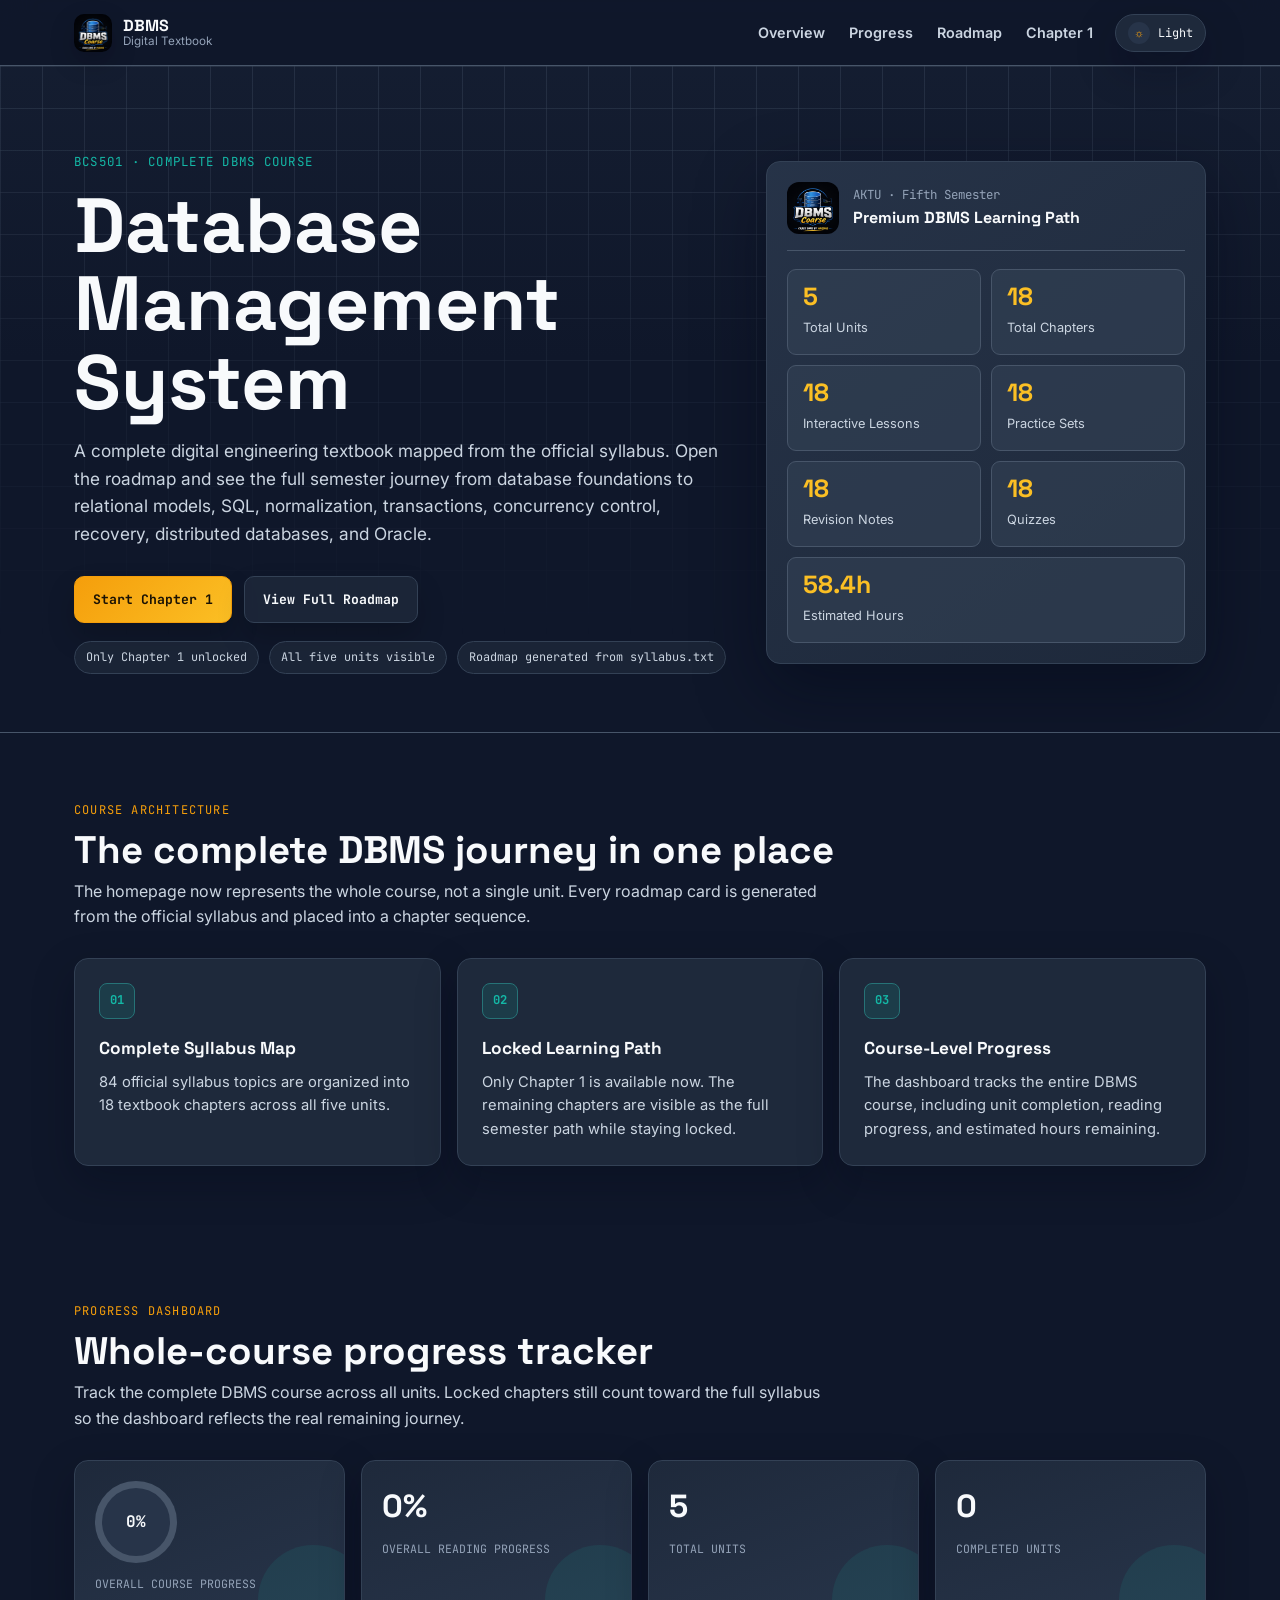
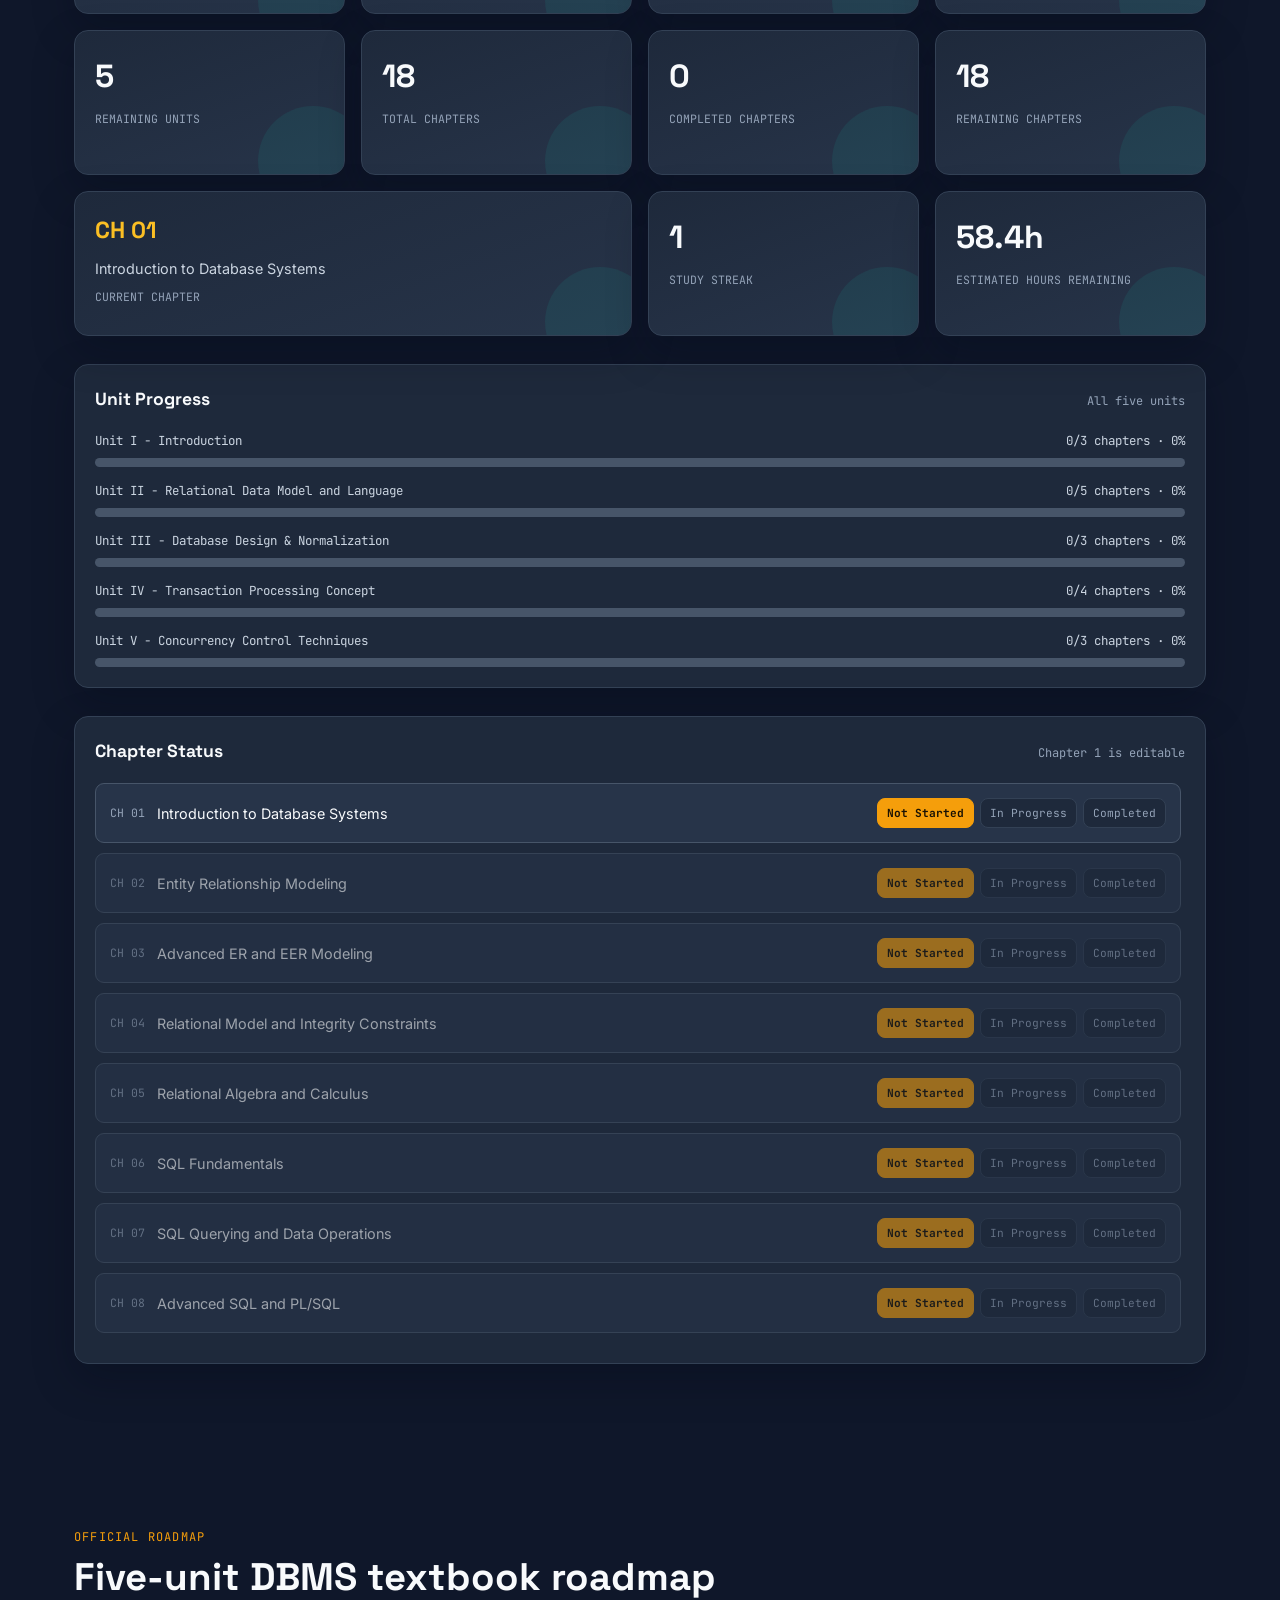
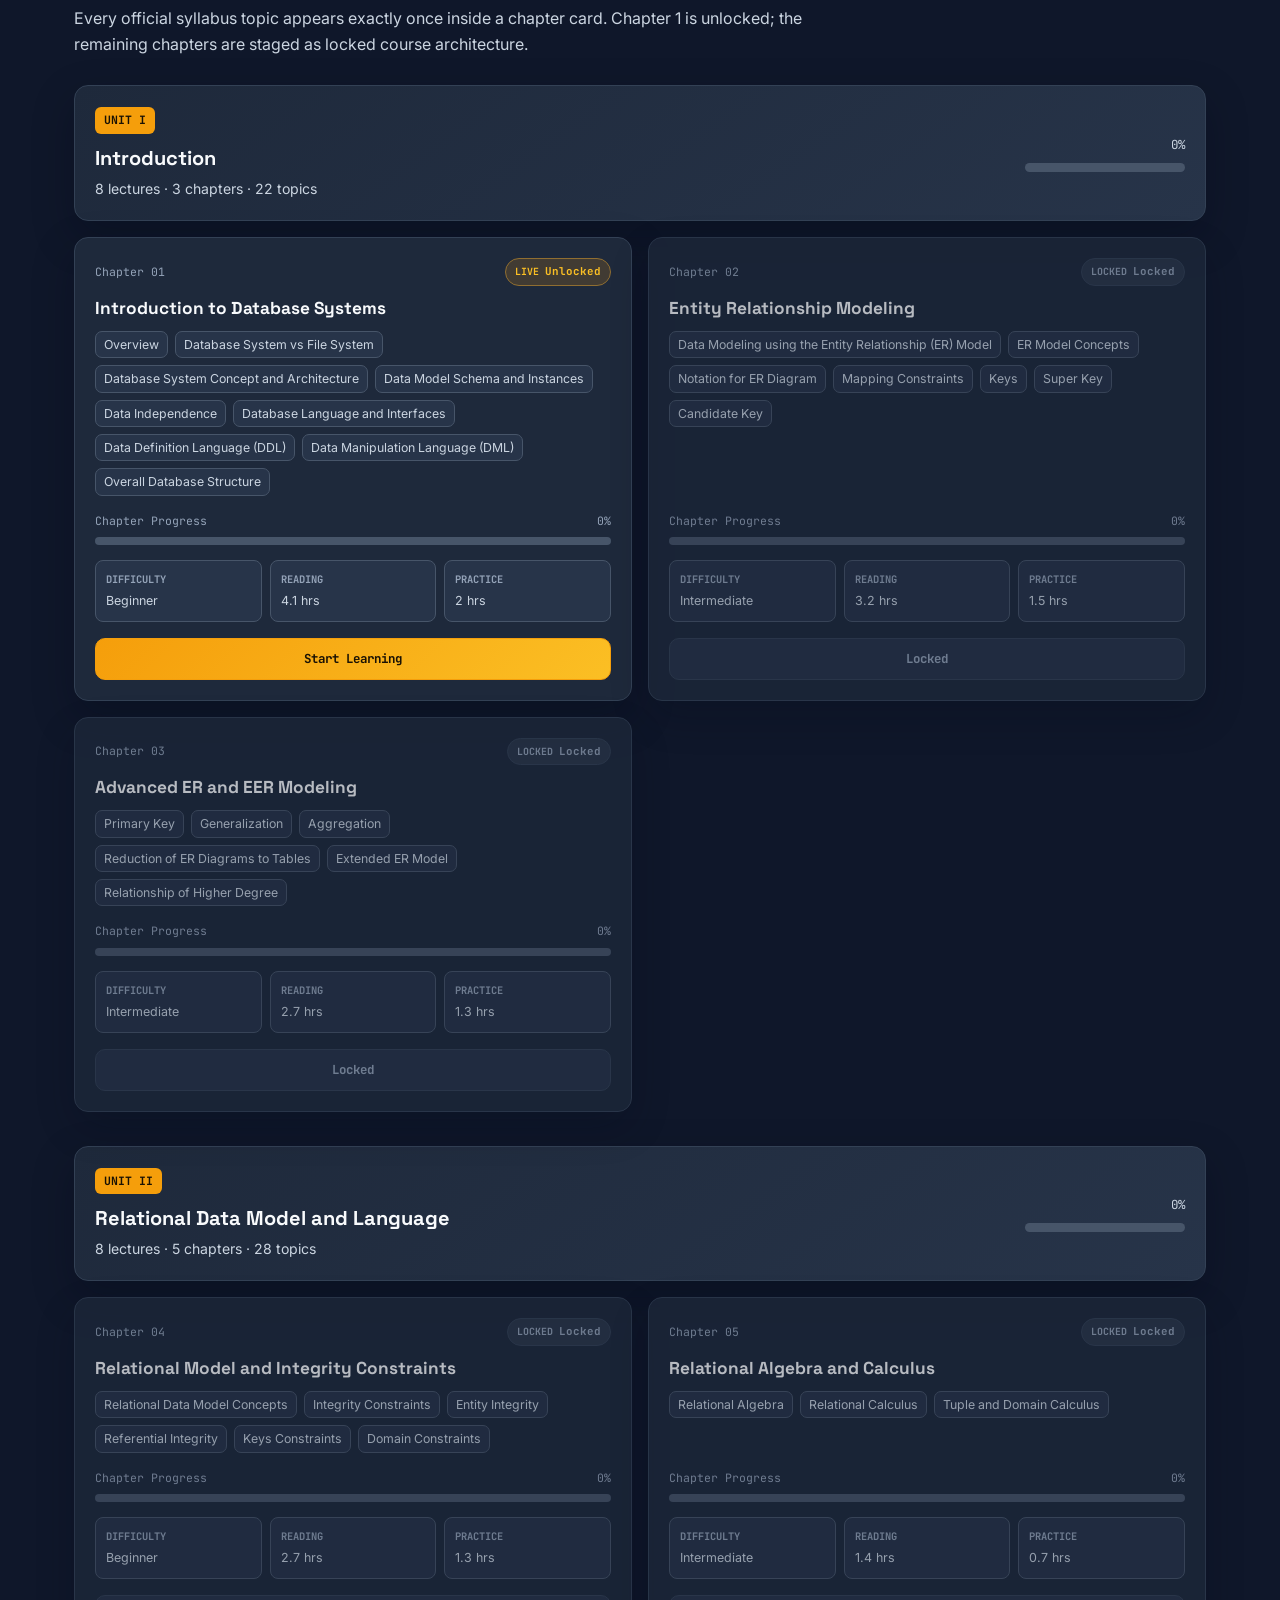
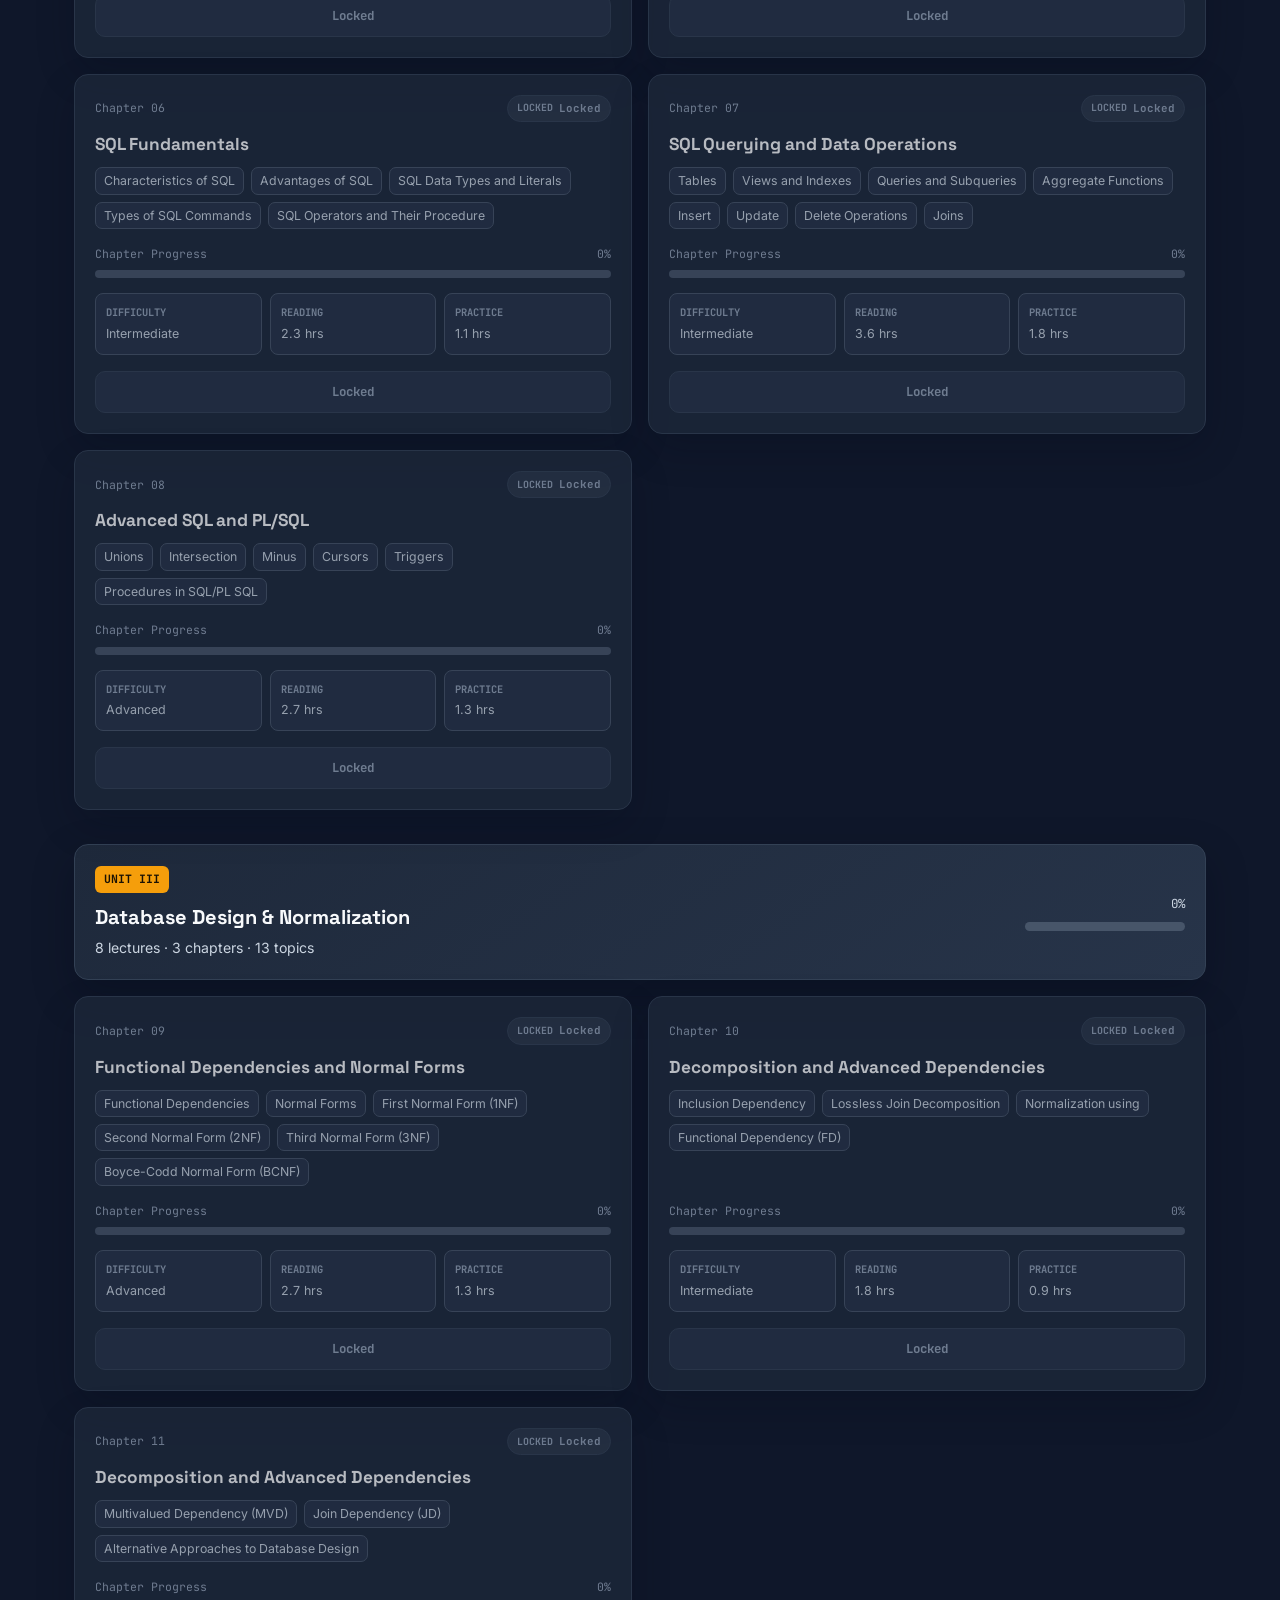
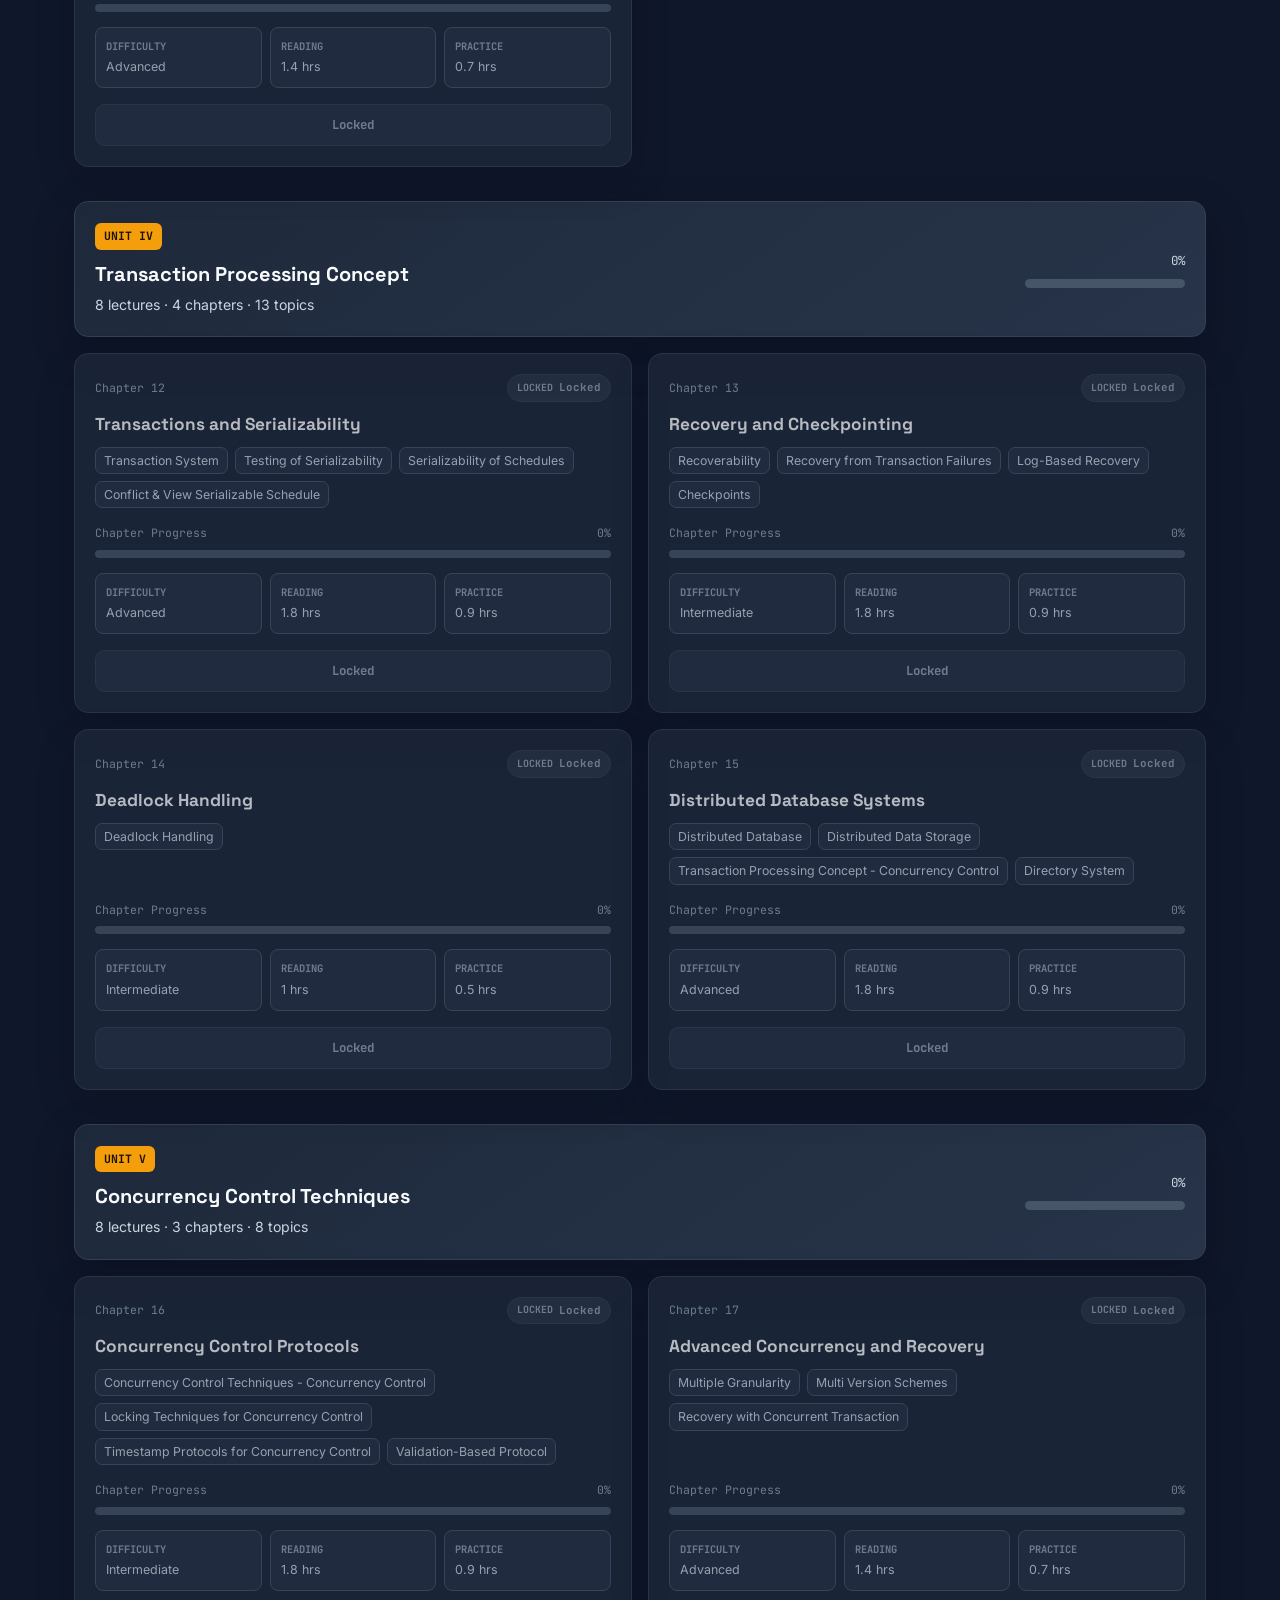
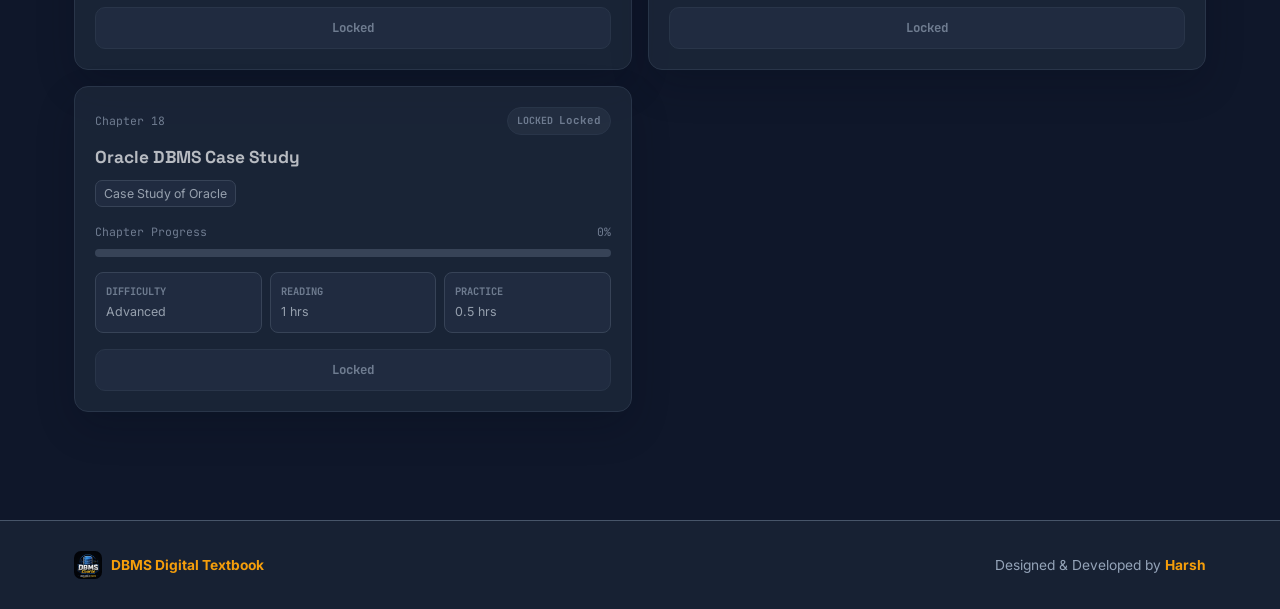
==== commit 9c455692: "css and other files updated" ====
--- a/index.html
+++ b/index.html
@@ -5,25 +5,38 @@
 <meta name="viewport" content="width=device-width, initial-scale=1.0">
 <title>DBMS Digital Textbook - Complete Course Roadmap</title>
 <meta name="description" content="A complete digital DBMS engineering textbook generated from the official syllabus, with a full course roadmap, dashboard, and progress system.">
+<meta name="keywords" content="DBMS, Database Management System, BCS501, AKTU DBMS, DBMS syllabus, database course, SQL, normalization, transactions, concurrency control">
+<meta name="author" content="Harsh">
+<meta name="robots" content="index, follow">
+<meta name="theme-color" content="#0b1020">
+<meta property="og:type" content="website">
+<meta property="og:title" content="DBMS Digital Textbook - Complete Course Roadmap">
+<meta property="og:description" content="Study the complete DBMS syllabus through a premium digital textbook roadmap with progress tracking, revision notes, quizzes, and chapter-based learning.">
+<meta property="og:image" content="img/favicon/web-app-manifest-512x512.png">
+<meta property="og:site_name" content="DBMS Digital Textbook">
+<meta name="twitter:card" content="summary">
+<meta name="twitter:title" content="DBMS Digital Textbook - Complete Course Roadmap">
+<meta name="twitter:description" content="A complete DBMS engineering textbook mapped from the official BCS501 syllabus.">
+<meta name="twitter:image" content="img/favicon/web-app-manifest-512x512.png">
 <script>
   document.documentElement.dataset.theme = localStorage.getItem("dbms_course_theme") || "dark";
 </script>
 <link rel="preconnect" href="https://fonts.googleapis.com">
 <link href="https://fonts.googleapis.com/css2?family=Space+Grotesk:wght@500;600;700&family=Inter:wght@400;500;600;700&family=JetBrains+Mono:wght@400;500;700&display=swap" rel="stylesheet">
 <link rel="stylesheet" href="css/style.css">
-<link rel="icon" type="image/png" href="/img/favicon/favicon-96x96.png" sizes="96x96">
-<link rel="icon" type="image/svg+xml" href="/img/favicon/favicon.svg">
-<link rel="shortcut icon" href="/img/favicon/favicon.ico">
-<link rel="apple-touch-icon" sizes="180x180" href="/img/favicon/apple-touch-icon.png">
+<link rel="icon" type="image/png" href="img/favicon/favicon-96x96.png" sizes="96x96">
+<link rel="icon" type="image/svg+xml" href="img/favicon/favicon.svg">
+<link rel="shortcut icon" href="img/favicon/favicon.ico">
+<link rel="apple-touch-icon" sizes="180x180" href="img/favicon/apple-touch-icon.png">
 <meta name="apple-mobile-web-app-title" content="DBMS">
-<link rel="manifest" href="/img/favicon/site.webmanifest">
+<link rel="manifest" href="img/favicon/site.webmanifest">
 </head>
 <body>
 
 <nav class="topnav">
   <div class="topnav-inner">
     <a class="brand" href="#top" aria-label="DBMS course home">
-      <img class="brand-logo" src="img/favicon/favicon.svg" alt="">
+      <img class="brand-logo" src="img/favicon/web-app-manifest-192x192.png" alt="">
       <span class="brand-copy">
         <strong>DBMS</strong>
         <small>Digital Textbook</small>
@@ -138,7 +151,7 @@
 <footer class="site-footer">
   <div class="container footer-inner">
     <a class="footer-brand" href="#top">
-      <img src="img/favicon/favicon.svg" alt="">
+      <img src="img/favicon/web-app-manifest-192x192.png" alt="">
       <span>DBMS Digital Textbook</span>
     </a>
     <span>Designed &amp; Developed by <a href="https://lucifer01430.github.io/Portfolio" target="_blank" rel="noopener">Harsh</a></span>
--- a/css/style.css
+++ b/css/style.css
@@ -4,54 +4,73 @@
    ============================================================ */
 
 :root {
-  --bg: #0b1020;
-  --bg-raise: #101827;
-  --surface: #151f32;
-  --surface-2: #1c2940;
-  --surface-3: #22314d;
-  --border: #2b3b58;
-  --border-soft: #22304a;
-  --text: #edf4ff;
-  --text-dim: #a9b8ce;
-  --text-faint: #73839b;
-  --accent: #f3b646;
-  --accent-strong: #ffd166;
-  --teal: #51d6c4;
-  --blue: #76a9ff;
-  --danger: #ff7970;
-  --success: #55d58a;
-  --locked: #667085;
-  --nav-bg: rgba(11, 16, 32, 0.82);
-  --shadow-soft: 0 24px 70px rgba(0, 0, 0, 0.36);
-  --shadow-card: 0 16px 42px rgba(0, 0, 0, 0.22);
+  --bg: #0f172a;
+  --bg-raise: #111827;
+  --surface: #1e293b;
+  --surface-2: #273449;
+  --surface-3: #334155;
+
+  --border: #334155;
+  --border-soft: #475569;
+
+  --text: #f8fafc;
+  --text-dim: #cbd5e1;
+  --text-faint: #94a3b8;
+
+  --accent: #f59e0b;
+  --accent-strong: #fbbf24;
+
+  --teal: #14b8a6;
+  --blue: #3b82f6;
+
+  --danger: #ef4444;
+  --success: #22c55e;
+
+  --locked: #64748b;
+
+  --nav-bg: rgba(15, 23, 42, 0.82);
+
+  --shadow-soft: 0 24px 70px rgba(2, 6, 23, 0.45);
+  --shadow-card: 0 16px 42px rgba(2, 6, 23, 0.28);
+
   --font-display: "Space Grotesk", "Segoe UI", system-ui, sans-serif;
   --font-body: "Inter", "Segoe UI", system-ui, sans-serif;
   --font-mono: "JetBrains Mono", "SFMono-Regular", Consolas, monospace;
+
   --radius: 14px;
   --radius-sm: 9px;
 }
 
 :root[data-theme="light"] {
-  --bg: #f5f7fb;
-  --bg-raise: #ecf1f7;
+  --bg: #f8fafc;
+  --bg-raise: #f1f5f9;
+
   --surface: #ffffff;
-  --surface-2: #f2f6fb;
-  --surface-3: #e9f0f8;
-  --border: #d6e0ec;
-  --border-soft: #e4ebf3;
-  --text: #172033;
-  --text-dim: #516075;
-  --text-faint: #7a889b;
-  --accent: #b86f10;
-  --accent-strong: #d58a1d;
-  --teal: #087e78;
-  --blue: #2f6dd5;
-  --danger: #b84232;
-  --success: #177a42;
-  --locked: #98a2b3;
-  --nav-bg: rgba(245, 247, 251, 0.88);
-  --shadow-soft: 0 24px 70px rgba(31, 48, 73, 0.13);
-  --shadow-card: 0 16px 42px rgba(31, 48, 73, 0.09);
+  --surface-2: #f8fafc;
+  --surface-3: #eef2f7;
+
+  --border: #e2e8f0;
+  --border-soft: #cbd5e1;
+
+  --text: #0f172a;
+  --text-dim: #475569;
+  --text-faint: #64748b;
+
+  --accent: #d97706;
+  --accent-strong: #f59e0b;
+
+  --teal: #0f766e;
+  --blue: #2563eb;
+
+  --danger: #dc2626;
+  --success: #16a34a;
+
+  --locked: #94a3b8;
+
+  --nav-bg: rgba(248, 250, 252, 0.88);
+
+  --shadow-soft: 0 24px 70px rgba(15, 23, 42, 0.08);
+  --shadow-card: 0 16px 42px rgba(15, 23, 42, 0.06);
 }
 
 * { box-sizing: border-box; }
